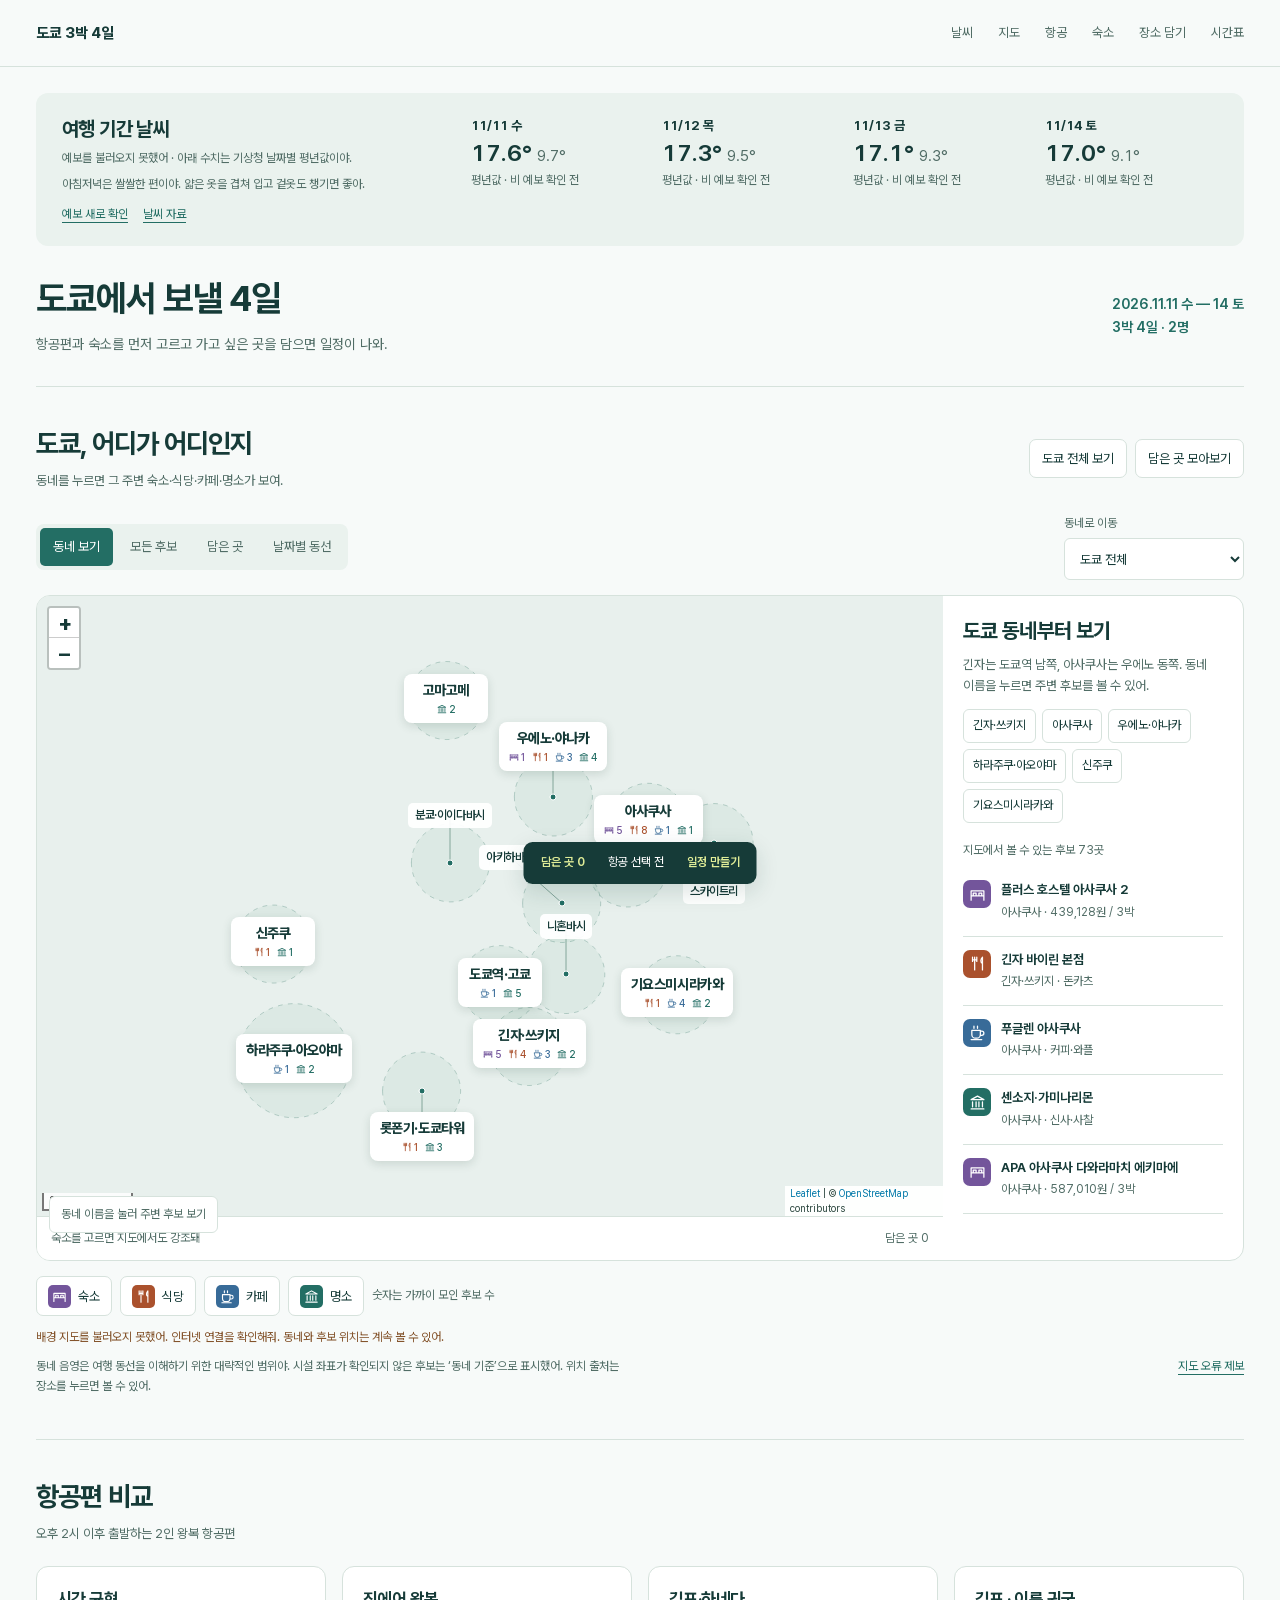
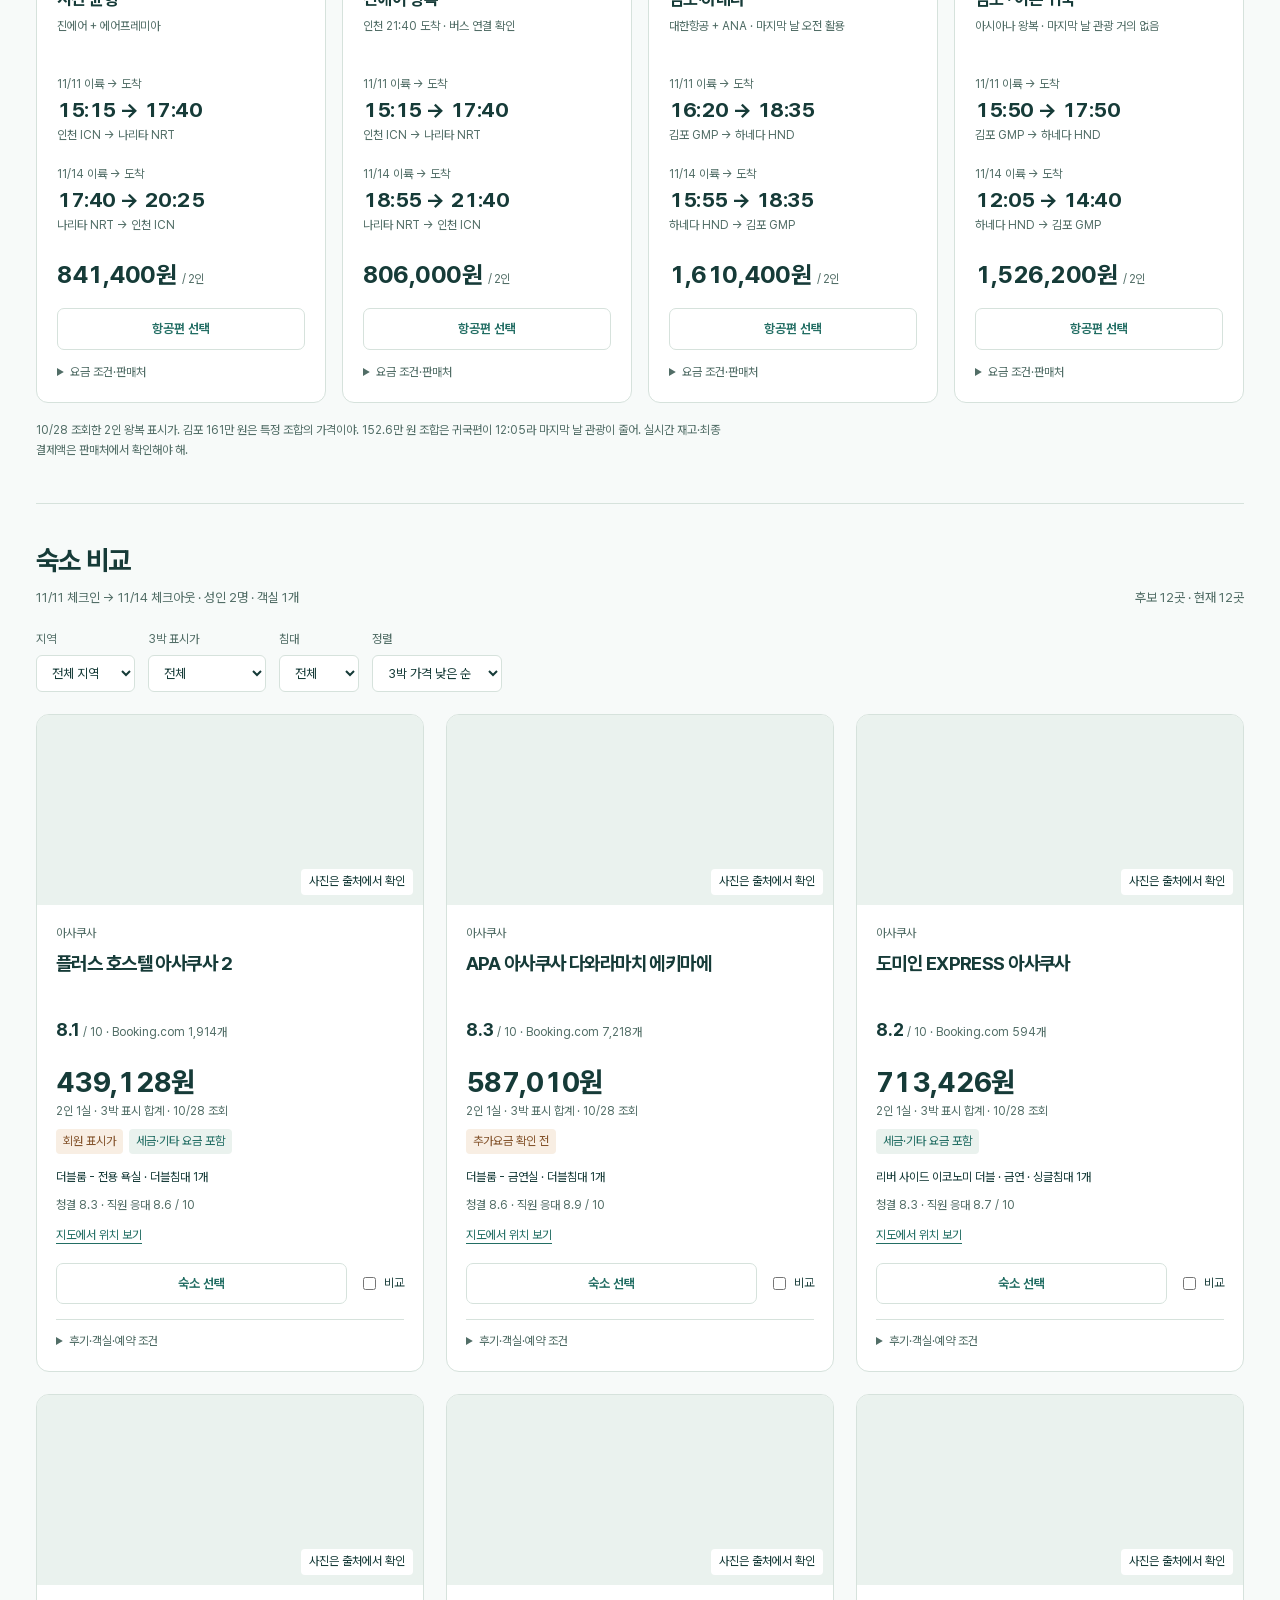
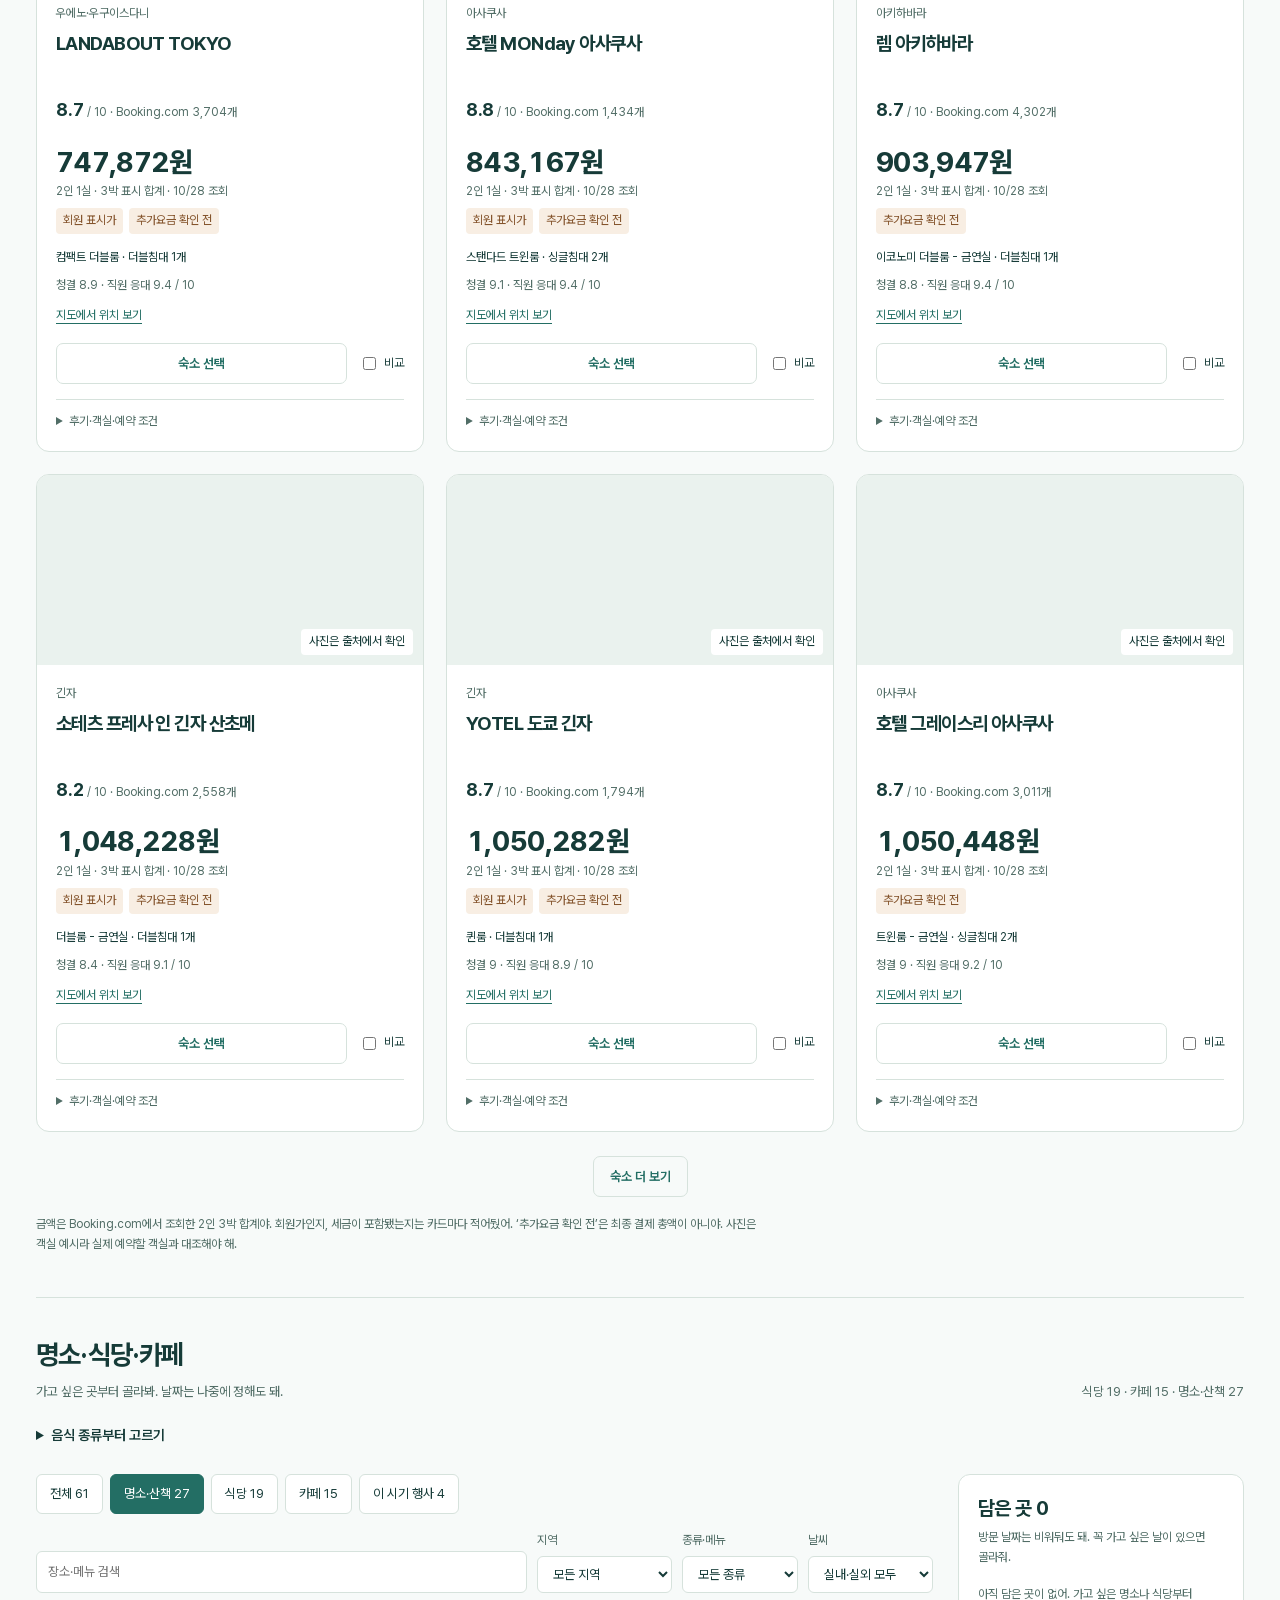
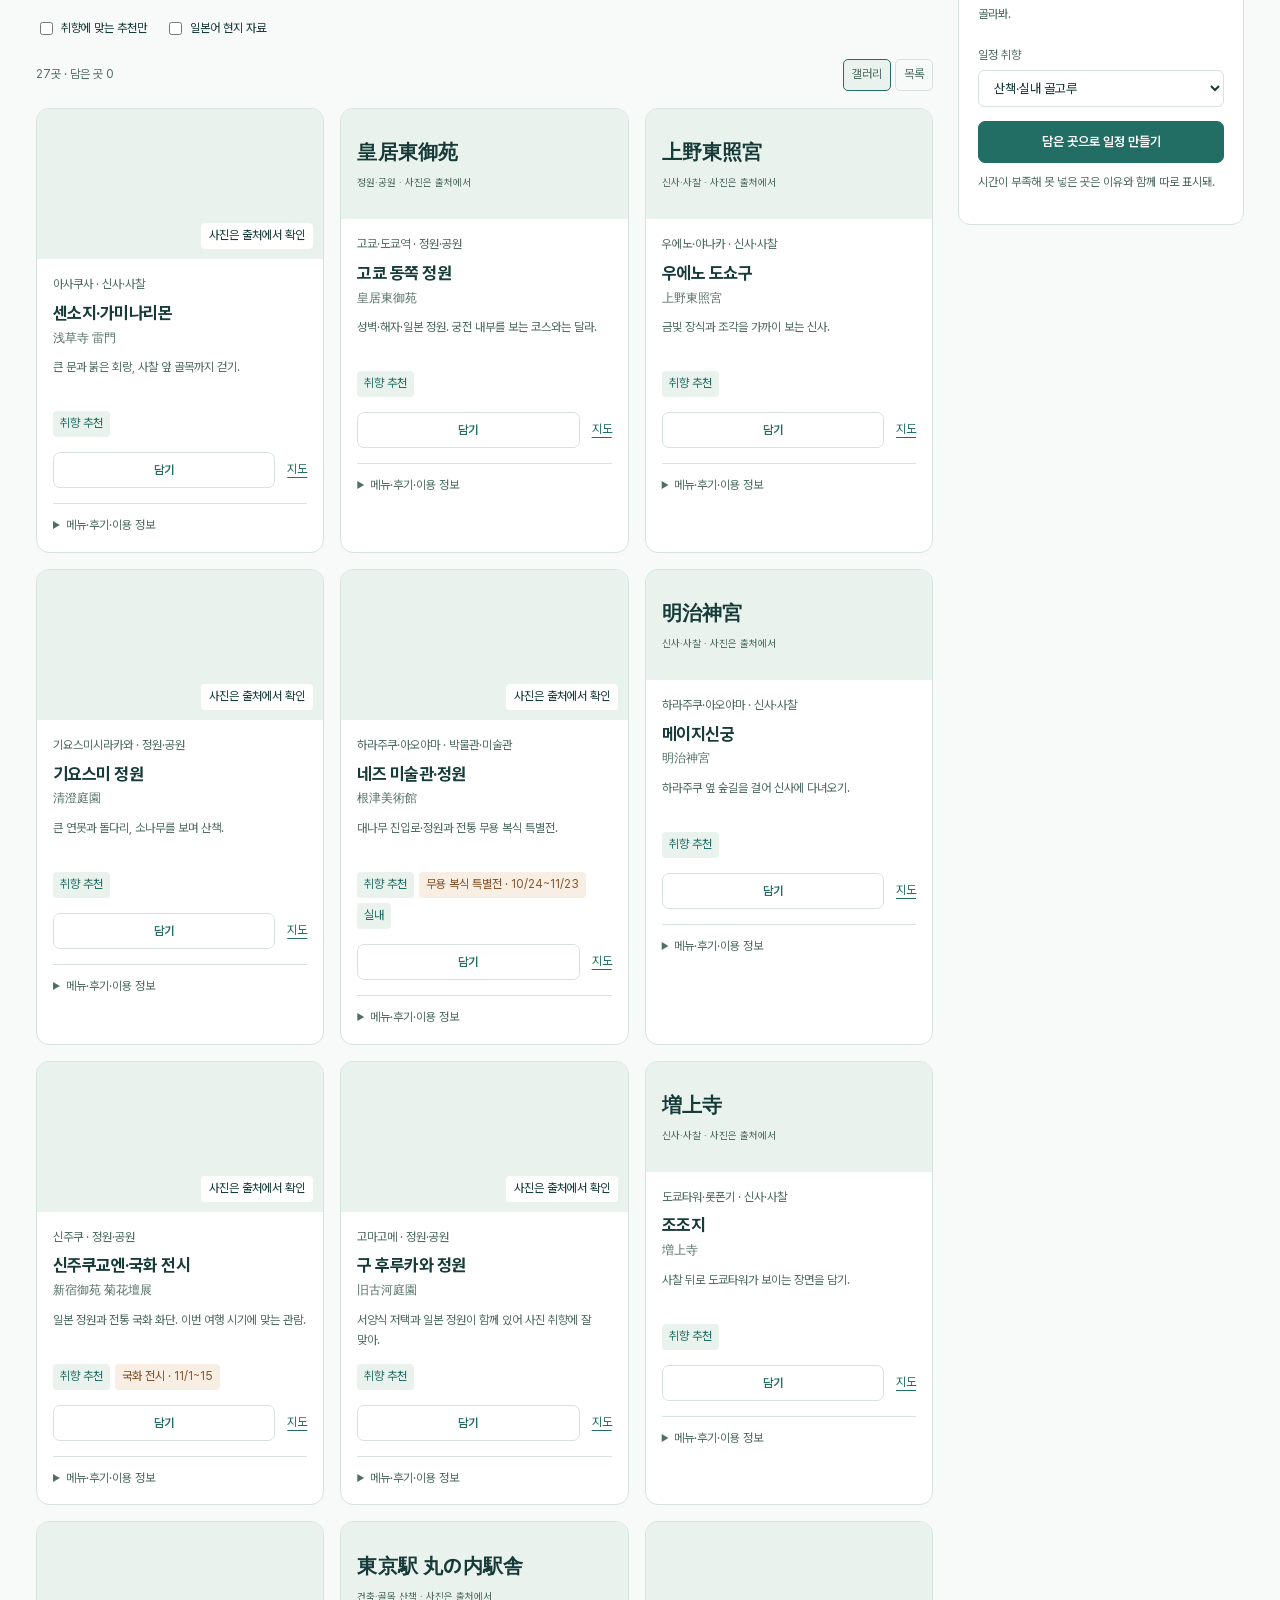
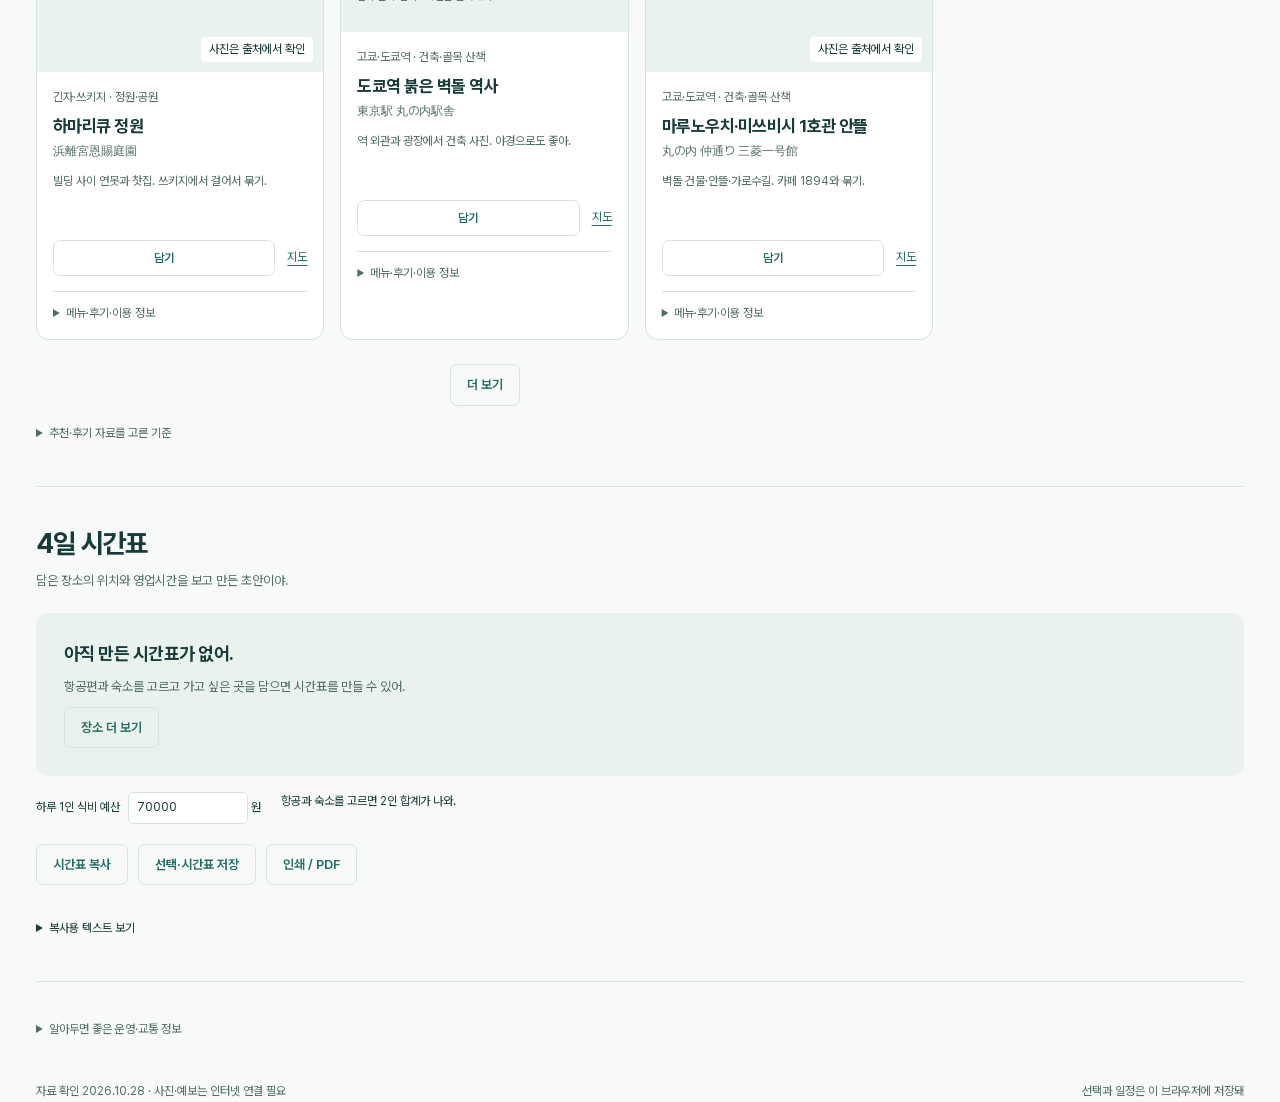
==== tokyo-choices.html @ 740b2c2b "Publish Tokyo trip planner with neighborhood map" ====
<!doctype html><html lang="ko"><head><meta charset="utf-8"><meta name="viewport" content="width=device-width,initial-scale=1"><meta name="robots" content="noindex,nofollow"><meta name="description" content="2026년 11월 도쿄 3박 4일. 항공편과 숙소를 비교하고 지도에서 명소·식당·카페를 골라 여행 일정을 만드는 페이지."><meta name="theme-color" content="#236e64"><title>도쿄 여행 · 가고 싶은 곳을 담아 일정 만들기</title><link rel="stylesheet" href="assets/leaflet/leaflet.css"><link rel="stylesheet" href="tokyo-gallery-v4.css"><link rel="stylesheet" href="tokyo-map.css"></head><body>
<header class="top"><div class="wrap"><a class="brand" href="#weather">도쿄 3박 4일</a><nav aria-label="페이지 이동"><a href="#weather">날씨</a><a href="#map">지도</a><a href="#flights">항공</a><a href="#places">숙소</a><a href="#explore">장소 담기</a><a href="#plan">시간표</a></nav></div></header>
<main class="wrap"><section class="weather" id="weather" aria-labelledby="weather-title"><div><h2 id="weather-title">여행 기간 날씨</h2><p id="weather-status">실제 예보 확인 전 · 기상청 날짜별 평년값</p><p>아침저녁은 쌀쌀한 편이야. 얇은 옷을 겹쳐 입고 겉옷도 챙기면 좋아.</p><div class="weather-links"><button class="link-button" id="refresh-weather">예보 새로 확인</button><a class="small" id="weather-source" target="_blank" rel="noopener">날씨 자료</a></div></div><div class="weather-grid" id="weather-grid"></div></section>
<section class="intro"><div><h1>도쿄에서 보낼 4일</h1><p>항공편과 숙소를 먼저 고르고 가고 싶은 곳을 담으면 일정이 나와.</p></div><span class="trip-date">2026.11.11 수 — 14 토<br>3박 4일 · 2명</span></section>
<section class="section map-section" id="map" aria-labelledby="map-title">
<div class="section-head"><div><h2 id="map-title">도쿄, 어디가 어디인지</h2><p>동네를 누르면 그 주변 숙소·식당·카페·명소가 보여.</p></div><div class="map-home-actions"><button id="map-home">도쿄 전체 보기</button><button id="map-fit-selected">담은 곳 모아보기</button></div></div>
<div class="map-tools"><div class="map-modes" aria-label="지도 보기 방식"><button data-map-mode="areas" aria-pressed="true">동네 보기</button><button data-map-mode="all" aria-pressed="false">모든 후보</button><button data-map-mode="selected" aria-pressed="false">담은 곳</button><button data-map-mode="route" aria-pressed="false">날짜별 동선</button></div><label class="field">동네로 이동<select id="map-area" aria-label="지도에서 볼 동네"></select></label></div>
<div id="map-day-controls" class="map-day-controls" hidden><label>방문일 <select id="map-day"><option value="all">4일 모두</option><option value="0">11/11 수</option><option value="1">11/12 목</option><option value="2">11/13 금</option><option value="3">11/14 토</option></select></label><p>방문 순서를 잇는 선이야. 실제 도로·철도 경로는 시간표의 길찾기에서 확인해.</p></div>
<div class="map-layout"><div class="map-stage"><div id="tokyo-map-canvas" class="tokyo-map-canvas"></div><div class="map-status" id="map-status" role="status"></div><div class="map-selection-bar"><span id="map-base">숙소를 고르면 지도에서도 강조돼</span><span><button id="map-hotel-focus" hidden>숙소로 이동</button> <span id="map-selection-count">담은 곳 0</span></span></div></div><aside class="map-sidebar" aria-label="지도에서 고른 동네와 장소"><div class="map-detail" id="map-detail" hidden></div><div id="map-area-info"><h3 id="map-side-title">도쿄 동네부터 보기</h3><p id="map-side-desc"></p><div class="map-area-neighbors" id="map-neighbors"></div><span class="map-side-label" id="map-list-label"></span><ul class="map-list" id="map-list"></ul><button class="btn secondary map-more" id="map-more">후보 더 보기</button></div></aside></div>
<div class="map-legend" id="map-legend" aria-label="지도에 표시할 장소 종류"></div><p class="map-tile-warning" id="map-tile-warning" hidden>배경 지도를 불러오지 못했어. 인터넷 연결을 확인해줘. 동네와 후보 위치는 계속 볼 수 있어.</p>
<div class="map-foot"><p>동네 음영은 여행 동선을 이해하기 위한 대략적인 범위야. 시설 좌표가 확인되지 않은 후보는 ‘동네 기준’으로 표시했어. 위치 출처는 장소를 누르면 볼 수 있어.</p><a href="https://www.openstreetmap.org/fixthemap" target="_blank" rel="noopener">지도 오류 제보</a></div>
</section>
<section class="section" id="flights"><div class="section-head"><div><h2>항공편 비교</h2><p>오후 2시 이후 출발하는 2인 왕복 항공편</p></div><span class="count" id="flight-picked"></span></div><div class="flight-grid" id="flight-grid"></div><p class="flight-note">10/28 조회한 2인 왕복 표시가. 김포 161만 원은 특정 조합의 가격이야. 152.6만 원 조합은 귀국편이 12:05라 마지막 날 관광이 줄어. 실시간 재고·최종 결제액은 판매처에서 확인해야 해.</p></section>
<section class="section" id="places"><div class="section-head"><div><h2>숙소 비교</h2><p>11/11 체크인 → 11/14 체크아웃 · 성인 2명 · 객실 1개</p></div><span class="count" id="hotel-count"></span></div><div class="toolbar"><label class="field">지역<select id="hotel-area"><option value="all">전체 지역</option><option value="ginza">긴자</option><option value="asakusa">아사쿠사</option><option value="ueno">우에노</option><option value="akihabara">아키하바라</option></select></label><label class="field">3박 표시가<select id="hotel-price"><option value="all">전체</option><option value="800000">80만 원 이하</option><option value="1200000">120만 원 이하</option><option value="2000000">200만 원 이하</option></select></label><label class="field">침대<select id="hotel-bed"><option value="all">전체</option><option value="twin">트윈</option><option value="double">더블·퀸</option></select></label><label class="field">정렬<select id="hotel-sort"><option value="price">3박 가격 낮은 순</option><option value="rating">후기 평점 높은 순</option><option value="staff">응대 점수 높은 순</option></select></label></div><div class="hotel-grid" id="hotel-grid"></div><div class="more-row"><button class="btn secondary" id="more-hotels">숙소 더 보기</button></div><div class="compare-area" id="hotel-compare" hidden></div><p class="data-note">금액은 Booking.com에서 조회한 2인 3박 합계야. 회원가인지, 세금이 포함됐는지는 카드마다 적어뒀어. ‘추가요금 확인 전’은 최종 결제 총액이 아니야. 사진은 객실 예시라 실제 예약할 객실과 대조해야 해.</p></section>
<section class="section" id="explore"><div class="section-head"><div><h2>명소·식당·카페</h2><p>가고 싶은 곳부터 골라봐. 날짜는 나중에 정해도 돼.</p></div><span class="count" id="catalog-total"></span></div><details class="food-guide"><summary>음식 종류부터 고르기</summary><div class="food-chips" id="food-guide"></div></details><div class="catalog-layout"><div><div class="catalog-tabs" id="catalog-tabs"></div><div class="catalog-toolbar"><input class="search" id="place-search" aria-label="장소·메뉴 검색" placeholder="장소·메뉴 검색"><label class="field">지역<select id="place-area"></select></label><label class="field">종류·메뉴<select id="place-menu"></select></label><label class="field">날씨<select id="place-weather"><option value="all">실내·실외 모두</option><option value="indoor">비 오는 날 · 실내</option><option value="outdoor">산책 · 실외</option></select></label></div><div style="display:flex;gap:18px;flex-wrap:wrap"><label class="filter-check"><input type="checkbox" id="recommended-only">취향에 맞는 추천만</label><label class="filter-check"><input type="checkbox" id="japanese-only">일본어 현지 자료</label></div><div class="results-line"><span id="result-count"></span><div class="view-toggle" aria-label="목록 보기 방식"><button data-view="gallery" aria-pressed="true">갤러리</button><button data-view="list" aria-pressed="false">목록</button></div></div><div class="place-grid" id="place-grid"></div><div class="more-row"><button class="btn secondary" id="more-places">더 보기</button></div><details class="data-note"><summary>추천·후기 자료를 고른 기준</summary><p>‘취향 추천’은 네가 말한 건축·정원·예쁜 공간·식사 취향에 맞춘 후보야. ‘일본어 자료’는 실제 취재 기사, 지역 상점회, 관광협회, 매장 공식 안내를 읽고 골랐어. 현지 방문 빈도를 통계로 집계한 순위는 아니야.</p><p>Google 별점이 있는 곳은 확인한 수치와 출처를 그대로 표시했어. 새 후보의 별점을 임의로 만들지는 않았고, 일본어 소개·메뉴를 판단 근거로 붙였어. 음식 예산 범위는 계획용 추정이며 현재 메뉴 가격과 다를 수 있어.</p></details></div><aside class="basket" id="basket"><h3>담은 곳 <span id="basket-count">0</span></h3><p class="basket-sub">방문 날짜는 비워둬도 돼. 꼭 가고 싶은 날이 있으면 골라줘.</p><div class="basket-list" id="basket-list"></div><label class="field" style="width:100%;margin-bottom:14px">일정 취향<select id="plan-weather"><option value="balanced">산책·실내 골고루</option><option value="indoor">실내를 먼저 배치</option></select></label><button class="btn" id="build-plan">담은 곳으로 일정 만들기</button><p class="build-hint">시간이 부족해 못 넣은 곳은 이유와 함께 따로 표시돼.</p><div class="basket-status" id="basket-status" role="status"></div></aside></div></section>
<section class="section" id="plan"><div class="section-head"><div><h2>4일 시간표</h2><p>담은 장소의 위치와 영업시간을 보고 만든 초안이야.</p></div></div><div id="plan-content"></div><div class="budget-controls" id="budget-controls"><label>하루 1인 식비 예산<input type="number" id="food-budget" value="70000" min="20000" max="300000" step="5000"> 원</label><p id="budget-total"></p></div><div class="plan-actions"><button class="btn secondary" id="copy-plan">시간표 복사</button><button class="btn secondary" id="download-plan">선택·시간표 저장</button><button class="btn secondary" id="print-plan">인쇄 / PDF</button></div><p id="action-status" class="status-message" role="status"></p><details id="summary-export"><summary class="small">복사용 텍스트 보기</summary><textarea class="export-text" id="selection-text" readonly aria-label="선택과 시간표 복사용 텍스트"></textarea></details></section>
<section class="section source-section"><details class="global-notes"><summary>알아두면 좋은 운영·교통 정보</summary><p>명소는 이번 날짜에 열리는지 확인한 범위에서 배치했어. 기상·임시 휴무·예약 재고는 별도라 생성된 시각이 예약을 뜻하지는 않아. ‘영업 확인’ 표시는 정확한 운영시간을 다시 확인해야 하는 후보야.</p><p>인천에서 성수는 6013, 수원은 4000·4100 등을 비교해. 4100은 11/1 시간표가 바뀌므로 11/14 막차·좌석을 확인해야 해. 늦은 귀국편은 버스 연결을 먼저 확인하는 게 좋아.</p><p>11월 중순에 단풍이 절정일지는 아직 몰라. 이때 날짜가 맞는 행사로는 신주쿠교엔 국화 전시(11/15까지)와 마루노우치 홀리데이(11/12부터)가 있어.</p><a href="https://www.airportbus.or.kr/bus/schedule.php?area=gyeonggi" target="_blank" rel="noopener">경기행 공항버스</a><a href="https://www.airportlimousine.co.kr/sub/sub01.php" target="_blank" rel="noopener">6013 공항리무진</a><a href="https://open-meteo.com/en/docs" target="_blank" rel="noopener">예보 자료 · Open-Meteo</a></details></section>
</main><footer class="wrap"><span>자료 확인 2026.10.28 · 사진·예보는 인터넷 연결 필요</span><span>선택과 일정은 이 브라우저에 저장돼</span></footer><div class="bottom-bar"><a href="#basket" id="bottom-count">담은 곳 0</a><span id="bottom-base">항공·숙소 선택 전</span><button id="bottom-build">일정 만들기</button></div>
<dialog class="dialog" id="photo-dialog" aria-labelledby="gallery-title"><div class="dialog-head"><strong id="gallery-title"></strong><button id="gallery-close">닫기</button></div><img class="dialog-photo" id="gallery-image" src="https://www.gotokyo.org/en/spot/15/images/main.webp" alt="센소지 공식 사진"><p class="photo-error" id="gallery-error" hidden>사진을 불러오지 못했어. 아래 출처에서 볼 수 있어.</p><div class="dialog-foot"><div><p id="gallery-caption"></p><a id="gallery-source" target="_blank" rel="noopener">사진 출처 보기</a></div><div class="gallery-controls"><button id="gallery-prev">이전</button><span id="gallery-count"></span><button id="gallery-next">다음</button></div></div></dialog>
<script src="assets/leaflet/leaflet.js"></script><script src="tokyo-map-data.js"></script><script src="tokyo-data-v4.js"></script><script src="tokyo-planner-v4.js"></script><script src="tokyo-gallery-v4.js"></script><script src="tokyo-map.js"></script></body></html>
---- assets/leaflet/leaflet.css ----
/* required styles */

.leaflet-pane,
.leaflet-tile,
.leaflet-marker-icon,
.leaflet-marker-shadow,
.leaflet-tile-container,
.leaflet-pane > svg,
.leaflet-pane > canvas,
.leaflet-zoom-box,
.leaflet-image-layer,
.leaflet-layer {
	position: absolute;
	left: 0;
	top: 0;
	}
.leaflet-container {
	overflow: hidden;
	}
.leaflet-tile,
.leaflet-marker-icon,
.leaflet-marker-shadow {
	-webkit-user-select: none;
	   -moz-user-select: none;
	        user-select: none;
	  -webkit-user-drag: none;
	}
/* Prevents IE11 from highlighting tiles in blue */
.leaflet-tile::selection {
	background: transparent;
}
/* Safari renders non-retina tile on retina better with this, but Chrome is worse */
.leaflet-safari .leaflet-tile {
	image-rendering: -webkit-optimize-contrast;
	}
/* hack that prevents hw layers "stretching" when loading new tiles */
.leaflet-safari .leaflet-tile-container {
	width: 1600px;
	height: 1600px;
	-webkit-transform-origin: 0 0;
	}
.leaflet-marker-icon,
.leaflet-marker-shadow {
	display: block;
	}
/* .leaflet-container svg: reset svg max-width decleration shipped in Joomla! (joomla.org) 3.x */
/* .leaflet-container img: map is broken in FF if you have max-width: 100% on tiles */
.leaflet-container .leaflet-overlay-pane svg {
	max-width: none !important;
	max-height: none !important;
	}
.leaflet-container .leaflet-marker-pane img,
.leaflet-container .leaflet-shadow-pane img,
.leaflet-container .leaflet-tile-pane img,
.leaflet-container img.leaflet-image-layer,
.leaflet-container .leaflet-tile {
	max-width: none !important;
	max-height: none !important;
	width: auto;
	padding: 0;
	}

.leaflet-container img.leaflet-tile {
	/* See: https://bugs.chromium.org/p/chromium/issues/detail?id=600120 */
	mix-blend-mode: plus-lighter;
}

.leaflet-container.leaflet-touch-zoom {
	-ms-touch-action: pan-x pan-y;
	touch-action: pan-x pan-y;
	}
.leaflet-container.leaflet-touch-drag {
	-ms-touch-action: pinch-zoom;
	/* Fallback for FF which doesn't support pinch-zoom */
	touch-action: none;
	touch-action: pinch-zoom;
}
.leaflet-container.leaflet-touch-drag.leaflet-touch-zoom {
	-ms-touch-action: none;
	touch-action: none;
}
.leaflet-container {
	-webkit-tap-highlight-color: transparent;
}
.leaflet-container a {
	-webkit-tap-highlight-color: rgba(51, 181, 229, 0.4);
}
.leaflet-tile {
	filter: inherit;
	visibility: hidden;
	}
.leaflet-tile-loaded {
	visibility: inherit;
	}
.leaflet-zoom-box {
	width: 0;
	height: 0;
	-moz-box-sizing: border-box;
	     box-sizing: border-box;
	z-index: 800;
	}
/* workaround for https://bugzilla.mozilla.org/show_bug.cgi?id=888319 */
.leaflet-overlay-pane svg {
	-moz-user-select: none;
	}

.leaflet-pane         { z-index: 400; }

.leaflet-tile-pane    { z-index: 200; }
.leaflet-overlay-pane { z-index: 400; }
.leaflet-shadow-pane  { z-index: 500; }
.leaflet-marker-pane  { z-index: 600; }
.leaflet-tooltip-pane   { z-index: 650; }
.leaflet-popup-pane   { z-index: 700; }

.leaflet-map-pane canvas { z-index: 100; }
.leaflet-map-pane svg    { z-index: 200; }

.leaflet-vml-shape {
	width: 1px;
	height: 1px;
	}
.lvml {
	behavior: url(#default#VML);
	display: inline-block;
	position: absolute;
	}


/* control positioning */

.leaflet-control {
	position: relative;
	z-index: 800;
	pointer-events: visiblePainted; /* IE 9-10 doesn't have auto */
	pointer-events: auto;
	}
.leaflet-top,
.leaflet-bottom {
	position: absolute;
	z-index: 1000;
	pointer-events: none;
	}
.leaflet-top {
	top: 0;
	}
.leaflet-right {
	right: 0;
	}
.leaflet-bottom {
	bottom: 0;
	}
.leaflet-left {
	left: 0;
	}
.leaflet-control {
	float: left;
	clear: both;
	}
.leaflet-right .leaflet-control {
	float: right;
	}
.leaflet-top .leaflet-control {
	margin-top: 10px;
	}
.leaflet-bottom .leaflet-control {
	margin-bottom: 10px;
	}
.leaflet-left .leaflet-control {
	margin-left: 10px;
	}
.leaflet-right .leaflet-control {
	margin-right: 10px;
	}


/* zoom and fade animations */

.leaflet-fade-anim .leaflet-popup {
	opacity: 0;
	-webkit-transition: opacity 0.2s linear;
	   -moz-transition: opacity 0.2s linear;
	        transition: opacity 0.2s linear;
	}
.leaflet-fade-anim .leaflet-map-pane .leaflet-popup {
	opacity: 1;
	}
.leaflet-zoom-animated {
	-webkit-transform-origin: 0 0;
	    -ms-transform-origin: 0 0;
	        transform-origin: 0 0;
	}
svg.leaflet-zoom-animated {
	will-change: transform;
}

.leaflet-zoom-anim .leaflet-zoom-animated {
	-webkit-transition: -webkit-transform 0.25s cubic-bezier(0,0,0.25,1);
	   -moz-transition:    -moz-transform 0.25s cubic-bezier(0,0,0.25,1);
	        transition:         transform 0.25s cubic-bezier(0,0,0.25,1);
	}
.leaflet-zoom-anim .leaflet-tile,
.leaflet-pan-anim .leaflet-tile {
	-webkit-transition: none;
	   -moz-transition: none;
	        transition: none;
	}

.leaflet-zoom-anim .leaflet-zoom-hide {
	visibility: hidden;
	}


/* cursors */

.leaflet-interactive {
	cursor: pointer;
	}
.leaflet-grab {
	cursor: -webkit-grab;
	cursor:    -moz-grab;
	cursor:         grab;
	}
.leaflet-crosshair,
.leaflet-crosshair .leaflet-interactive {
	cursor: crosshair;
	}
.leaflet-popup-pane,
.leaflet-control {
	cursor: auto;
	}
.leaflet-dragging .leaflet-grab,
.leaflet-dragging .leaflet-grab .leaflet-interactive,
.leaflet-dragging .leaflet-marker-draggable {
	cursor: move;
	cursor: -webkit-grabbing;
	cursor:    -moz-grabbing;
	cursor:         grabbing;
	}

/* marker & overlays interactivity */
.leaflet-marker-icon,
.leaflet-marker-shadow,
.leaflet-image-layer,
.leaflet-pane > svg path,
.leaflet-tile-container {
	pointer-events: none;
	}

.leaflet-marker-icon.leaflet-interactive,
.leaflet-image-layer.leaflet-interactive,
.leaflet-pane > svg path.leaflet-interactive,
svg.leaflet-image-layer.leaflet-interactive path {
	pointer-events: visiblePainted; /* IE 9-10 doesn't have auto */
	pointer-events: auto;
	}

/* visual tweaks */

.leaflet-container {
	background: #ddd;
	outline-offset: 1px;
	}
.leaflet-container a {
	color: #0078A8;
	}
.leaflet-zoom-box {
	border: 2px dotted #38f;
	background: rgba(255,255,255,0.5);
	}


/* general typography */
.leaflet-container {
	font-family: "Helvetica Neue", Arial, Helvetica, sans-serif;
	font-size: 12px;
	font-size: 0.75rem;
	line-height: 1.5;
	}


/* general toolbar styles */

.leaflet-bar {
	box-shadow: 0 1px 5px rgba(0,0,0,0.65);
	border-radius: 4px;
	}
.leaflet-bar a {
	background-color: #fff;
	border-bottom: 1px solid #ccc;
	width: 26px;
	height: 26px;
	line-height: 26px;
	display: block;
	text-align: center;
	text-decoration: none;
	color: black;
	}
.leaflet-bar a,
.leaflet-control-layers-toggle {
	background-position: 50% 50%;
	background-repeat: no-repeat;
	display: block;
	}
.leaflet-bar a:hover,
.leaflet-bar a:focus {
	background-color: #f4f4f4;
	}
.leaflet-bar a:first-child {
	border-top-left-radius: 4px;
	border-top-right-radius: 4px;
	}
.leaflet-bar a:last-child {
	border-bottom-left-radius: 4px;
	border-bottom-right-radius: 4px;
	border-bottom: none;
	}
.leaflet-bar a.leaflet-disabled {
	cursor: default;
	background-color: #f4f4f4;
	color: #bbb;
	}

.leaflet-touch .leaflet-bar a {
	width: 30px;
	height: 30px;
	line-height: 30px;
	}
.leaflet-touch .leaflet-bar a:first-child {
	border-top-left-radius: 2px;
	border-top-right-radius: 2px;
	}
.leaflet-touch .leaflet-bar a:last-child {
	border-bottom-left-radius: 2px;
	border-bottom-right-radius: 2px;
	}

/* zoom control */

.leaflet-control-zoom-in,
.leaflet-control-zoom-out {
	font: bold 18px 'Lucida Console', Monaco, monospace;
	text-indent: 1px;
	}

.leaflet-touch .leaflet-control-zoom-in, .leaflet-touch .leaflet-control-zoom-out  {
	font-size: 22px;
	}


/* layers control */

.leaflet-control-layers {
	box-shadow: 0 1px 5px rgba(0,0,0,0.4);
	background: #fff;
	border-radius: 5px;
	}
.leaflet-control-layers-toggle {
	background-image: url(images/layers.png);
	width: 36px;
	height: 36px;
	}
.leaflet-retina .leaflet-control-layers-toggle {
	background-image: url(images/layers-2x.png);
	background-size: 26px 26px;
	}
.leaflet-touch .leaflet-control-layers-toggle {
	width: 44px;
	height: 44px;
	}
.leaflet-control-layers .leaflet-control-layers-list,
.leaflet-control-layers-expanded .leaflet-control-layers-toggle {
	display: none;
	}
.leaflet-control-layers-expanded .leaflet-control-layers-list {
	display: block;
	position: relative;
	}
.leaflet-control-layers-expanded {
	padding: 6px 10px 6px 6px;
	color: #333;
	background: #fff;
	}
.leaflet-control-layers-scrollbar {
	overflow-y: scroll;
	overflow-x: hidden;
	padding-right: 5px;
	}
.leaflet-control-layers-selector {
	margin-top: 2px;
	position: relative;
	top: 1px;
	}
.leaflet-control-layers label {
	display: block;
	font-size: 13px;
	font-size: 1.08333em;
	}
.leaflet-control-layers-separator {
	height: 0;
	border-top: 1px solid #ddd;
	margin: 5px -10px 5px -6px;
	}

/* Default icon URLs */
.leaflet-default-icon-path { /* used only in path-guessing heuristic, see L.Icon.Default */
	background-image: url(images/marker-icon.png);
	}


/* attribution and scale controls */

.leaflet-container .leaflet-control-attribution {
	background: #fff;
	background: rgba(255, 255, 255, 0.8);
	margin: 0;
	}
.leaflet-control-attribution,
.leaflet-control-scale-line {
	padding: 0 5px;
	color: #333;
	line-height: 1.4;
	}
.leaflet-control-attribution a {
	text-decoration: none;
	}
.leaflet-control-attribution a:hover,
.leaflet-control-attribution a:focus {
	text-decoration: underline;
	}
.leaflet-attribution-flag {
	display: inline !important;
	vertical-align: baseline !important;
	width: 1em;
	height: 0.6669em;
	}
.leaflet-left .leaflet-control-scale {
	margin-left: 5px;
	}
.leaflet-bottom .leaflet-control-scale {
	margin-bottom: 5px;
	}
.leaflet-control-scale-line {
	border: 2px solid #777;
	border-top: none;
	line-height: 1.1;
	padding: 2px 5px 1px;
	white-space: nowrap;
	-moz-box-sizing: border-box;
	     box-sizing: border-box;
	background: rgba(255, 255, 255, 0.8);
	text-shadow: 1px 1px #fff;
	}
.leaflet-control-scale-line:not(:first-child) {
	border-top: 2px solid #777;
	border-bottom: none;
	margin-top: -2px;
	}
.leaflet-control-scale-line:not(:first-child):not(:last-child) {
	border-bottom: 2px solid #777;
	}

.leaflet-touch .leaflet-control-attribution,
.leaflet-touch .leaflet-control-layers,
.leaflet-touch .leaflet-bar {
	box-shadow: none;
	}
.leaflet-touch .leaflet-control-layers,
.leaflet-touch .leaflet-bar {
	border: 2px solid rgba(0,0,0,0.2);
	background-clip: padding-box;
	}


/* popup */

.leaflet-popup {
	position: absolute;
	text-align: center;
	margin-bottom: 20px;
	}
.leaflet-popup-content-wrapper {
	padding: 1px;
	text-align: left;
	border-radius: 12px;
	}
.leaflet-popup-content {
	margin: 13px 24px 13px 20px;
	line-height: 1.3;
	font-size: 13px;
	font-size: 1.08333em;
	min-height: 1px;
	}
.leaflet-popup-content p {
	margin: 17px 0;
	margin: 1.3em 0;
	}
.leaflet-popup-tip-container {
	width: 40px;
	height: 20px;
	position: absolute;
	left: 50%;
	margin-top: -1px;
	margin-left: -20px;
	overflow: hidden;
	pointer-events: none;
	}
.leaflet-popup-tip {
	width: 17px;
	height: 17px;
	padding: 1px;

	margin: -10px auto 0;
	pointer-events: auto;

	-webkit-transform: rotate(45deg);
	   -moz-transform: rotate(45deg);
	    -ms-transform: rotate(45deg);
	        transform: rotate(45deg);
	}
.leaflet-popup-content-wrapper,
.leaflet-popup-tip {
	background: white;
	color: #333;
	box-shadow: 0 3px 14px rgba(0,0,0,0.4);
	}
.leaflet-container a.leaflet-popup-close-button {
	position: absolute;
	top: 0;
	right: 0;
	border: none;
	text-align: center;
	width: 24px;
	height: 24px;
	font: 16px/24px Tahoma, Verdana, sans-serif;
	color: #757575;
	text-decoration: none;
	background: transparent;
	}
.leaflet-container a.leaflet-popup-close-button:hover,
.leaflet-container a.leaflet-popup-close-button:focus {
	color: #585858;
	}
.leaflet-popup-scrolled {
	overflow: auto;
	}

.leaflet-oldie .leaflet-popup-content-wrapper {
	-ms-zoom: 1;
	}
.leaflet-oldie .leaflet-popup-tip {
	width: 24px;
	margin: 0 auto;

	-ms-filter: "progid:DXImageTransform.Microsoft.Matrix(M11=0.70710678, M12=0.70710678, M21=-0.70710678, M22=0.70710678)";
	filter: progid:DXImageTransform.Microsoft.Matrix(M11=0.70710678, M12=0.70710678, M21=-0.70710678, M22=0.70710678);
	}

.leaflet-oldie .leaflet-control-zoom,
.leaflet-oldie .leaflet-control-layers,
.leaflet-oldie .leaflet-popup-content-wrapper,
.leaflet-oldie .leaflet-popup-tip {
	border: 1px solid #999;
	}


/* div icon */

.leaflet-div-icon {
	background: #fff;
	border: 1px solid #666;
	}


/* Tooltip */
/* Base styles for the element that has a tooltip */
.leaflet-tooltip {
	position: absolute;
	padding: 6px;
	background-color: #fff;
	border: 1px solid #fff;
	border-radius: 3px;
	color: #222;
	white-space: nowrap;
	-webkit-user-select: none;
	-moz-user-select: none;
	-ms-user-select: none;
	user-select: none;
	pointer-events: none;
	box-shadow: 0 1px 3px rgba(0,0,0,0.4);
	}
.leaflet-tooltip.leaflet-interactive {
	cursor: pointer;
	pointer-events: auto;
	}
.leaflet-tooltip-top:before,
.leaflet-tooltip-bottom:before,
.leaflet-tooltip-left:before,
.leaflet-tooltip-right:before {
	position: absolute;
	pointer-events: none;
	border: 6px solid transparent;
	background: transparent;
	content: "";
	}

/* Directions */

.leaflet-tooltip-bottom {
	margin-top: 6px;
}
.leaflet-tooltip-top {
	margin-top: -6px;
}
.leaflet-tooltip-bottom:before,
.leaflet-tooltip-top:before {
	left: 50%;
	margin-left: -6px;
	}
.leaflet-tooltip-top:before {
	bottom: 0;
	margin-bottom: -12px;
	border-top-color: #fff;
	}
.leaflet-tooltip-bottom:before {
	top: 0;
	margin-top: -12px;
	margin-left: -6px;
	border-bottom-color: #fff;
	}
.leaflet-tooltip-left {
	margin-left: -6px;
}
.leaflet-tooltip-right {
	margin-left: 6px;
}
.leaflet-tooltip-left:before,
.leaflet-tooltip-right:before {
	top: 50%;
	margin-top: -6px;
	}
.leaflet-tooltip-left:before {
	right: 0;
	margin-right: -12px;
	border-left-color: #fff;
	}
.leaflet-tooltip-right:before {
	left: 0;
	margin-left: -12px;
	border-right-color: #fff;
	}

/* Printing */

@media print {
	/* Prevent printers from removing background-images of controls. */
	.leaflet-control {
		-webkit-print-color-adjust: exact;
		print-color-adjust: exact;
		}
	}
---- tokyo-gallery-v4.css ----
@font-face{font-family:Pretendard;font-style:normal;font-weight:100 900;font-display:swap;src:url('assets/PretendardVariable.woff2') format('woff2-variations')}
:root{--paper:#f7faf9;--white:#fff;--ink:#163b38;--green:#236e64;--soft:#eaf2ee;--line:#d6e2dc;--muted:#516d66;--lime:#dfec97;--warn:#84542c}*{box-sizing:border-box}html{scroll-behavior:smooth;scroll-padding-top:90px}body{margin:0;background:var(--paper);color:var(--ink);font:15px/1.65 Pretendard,sans-serif;word-break:keep-all}button,input,select,textarea{font:inherit;color:inherit}button,a,input,select,textarea,summary{outline-offset:4px}button:focus-visible,a:focus-visible,input:focus-visible,select:focus-visible,textarea:focus-visible,summary:focus-visible{outline:3px solid #327baf}button{cursor:pointer}button:disabled{cursor:not-allowed;opacity:.5}a{color:var(--green);text-underline-offset:4px}::selection{background:var(--lime);color:var(--ink)}input,textarea{caret-color:var(--green)}h1,h2,h3,p{margin:0}h1,h2,h3{letter-spacing:-.03em;text-wrap:balance}h1{font-size:36px;line-height:1.3}h2{font-size:27px;line-height:1.4}h3{font-size:18px;line-height:1.45}.wrap{max-width:1340px;padding:0 36px;margin:auto}.muted{color:var(--muted)}.small,small{font-size:12px}.top{position:sticky;top:0;z-index:10;background:var(--paper);border-bottom:1px solid var(--line)}.top .wrap{min-height:66px;display:flex;align-items:center;justify-content:space-between;gap:18px}.brand{font-weight:750;text-decoration:none;color:var(--ink);white-space:nowrap}.top nav{display:flex;gap:25px;font-size:13px}.top nav a{text-decoration:none;color:var(--muted)}.section{padding:38px 0 42px;border-top:1px solid var(--line);scroll-margin-top:85px}.section-head{display:flex;justify-content:space-between;align-items:end;gap:20px;margin-bottom:22px}.section-head p{font-size:13px;color:var(--muted);margin-top:7px}.section-head .count{font-size:13px;color:var(--muted);white-space:nowrap}.intro{display:flex;align-items:center;justify-content:space-between;gap:30px;padding:30px 0}.intro p{font-size:14px;color:var(--muted);margin-top:10px}.intro .trip-date{font-size:14px;font-weight:620;color:var(--green)}.weather{margin-top:26px;display:grid;grid-template-columns:1fr 2fr;gap:35px;background:var(--soft);padding:22px 26px;border-radius:12px}.weather h2{font-size:20px}.weather p{font-size:12px;color:var(--muted);margin-top:6px}.weather-grid{display:grid;grid-template-columns:repeat(4,1fr);gap:18px}.weather-day{font-variant-numeric:tabular-nums}.weather-day strong{font-size:13px;display:block}.weather-day .temp{font-size:23px;font-weight:650;line-height:1.5}.weather-day .low{font-size:15px;color:var(--muted);margin-left:5px}.weather-day .weather-state{font-size:12px;color:var(--muted);display:block}.weather-links{display:flex;gap:15px;align-items:center;margin-top:10px}.link-button{padding:0;border:0;background:transparent;text-decoration:underline;text-underline-offset:4px;font-size:12px;color:var(--green)}.btn{display:inline-flex;justify-content:center;align-items:center;gap:7px;padding:10px 16px;border:1px solid var(--green);border-radius:7px;background:var(--green);color:#fff;text-decoration:none;font-weight:620;font-size:13px;line-height:1.5}.btn.secondary{background:transparent;color:var(--green);border-color:var(--line)}.btn.lime{background:var(--lime);border-color:var(--lime);color:var(--ink)}.btn:hover{filter:brightness(.96)}.tag{display:inline-block;font-size:12px;padding:3px 7px;border-radius:4px;background:var(--soft);color:var(--green)}.tag.warm{color:var(--warn);background:#f8eee3}.flight-grid{display:grid;grid-template-columns:repeat(4,1fr);gap:16px}.flight-card{background:#fff;border:1px solid var(--line);border-radius:12px;padding:20px;min-width:0}.flight-card.selected{outline:2px solid var(--green);outline-offset:-2px;border-color:var(--green)}.flight-card h3{font-size:17px}.flight-card .flight-sub{font-size:12px;color:var(--muted);min-height:39px;margin-top:5px}.flight-leg{margin-top:15px}.flight-leg span{font-size:12px;color:var(--muted)}.flight-leg strong{display:block;font-size:21px;line-height:1.45;letter-spacing:-.02em;font-variant-numeric:tabular-nums}.flight-leg small{display:block;color:var(--muted);font-size:12px}.flight-price{font-size:24px;font-weight:720;margin-top:19px;display:block;letter-spacing:-.02em;font-variant-numeric:tabular-nums}.flight-price small{font-size:12px;font-weight:400;color:var(--muted)}.flight-card .btn{width:100%;margin-top:14px}.flight-card details{font-size:12px;margin-top:13px;color:var(--muted)}.flight-card details p{margin:10px 0}.flight-note{font-size:12px;color:var(--muted);margin-top:18px;max-width:90ch}.field{display:inline-flex;flex-direction:column;gap:5px;font-size:12px;color:var(--muted)}.field select,.field input,.search{background:#fff;border:1px solid var(--line);border-radius:6px;padding:9px 11px;font-size:13px;color:var(--ink);max-width:100%}.toolbar{display:flex;gap:13px;flex-wrap:wrap;align-items:end;margin-bottom:22px}.toolbar .search{min-width:190px;flex:1;max-width:380px}.hotel-grid{display:grid;grid-template-columns:repeat(3,1fr);gap:22px}.hotel-card,.place-card{background:#fff;border:1px solid var(--line);border-radius:13px;overflow:hidden;min-width:0}.hotel-card.selected,.place-card.selected{outline:2px solid var(--green);outline-offset:-2px;border-color:var(--green)}.photo-button{border:0;background:var(--soft);padding:0;width:100%;height:190px;display:block;position:relative;overflow:hidden}.photo-button img{width:100%;height:100%;object-fit:cover;display:block;transition:transform .22s}.photo-button:hover img{transform:scale(1.025)}.photo-label{position:absolute;bottom:10px;right:10px;font-size:12px;padding:3px 8px;border-radius:4px;background:#fff;color:var(--ink)}.card-body{padding:19px}.card-area{font-size:12px;color:var(--muted);margin-bottom:6px}.hotel-card h3{font-size:19px;min-height:55px}.hotel-rating{font-size:12px;color:var(--muted);margin-top:10px}.hotel-rating b{font-size:18px;color:var(--ink)}.hotel-amount{margin-top:18px;font-size:28px;line-height:1.4;font-weight:740;letter-spacing:-.025em;font-variant-numeric:tabular-nums}.price-caption{font-size:12px;color:var(--muted)}.price-tags{display:flex;gap:6px;flex-wrap:wrap;min-height:25px;margin-top:7px}.room-caption{font-size:12px;margin-top:14px}.hotel-scores{font-size:12px;color:var(--muted);margin-top:8px}.card-actions{display:flex;gap:12px;align-items:center;margin-top:17px}.card-actions .btn{flex:1}.compare-check{font-size:12px;display:flex;gap:5px;align-items:center;white-space:nowrap}.compare-check input{accent-color:var(--green)}.card-details{border-top:1px solid var(--line);padding-top:12px;margin-top:15px;font-size:12px;color:var(--muted)}summary{cursor:pointer}.card-details p{margin:10px 0}.card-details a{display:inline-block;margin:4px 11px 4px 0}.more-row{display:flex;justify-content:center;margin-top:24px}.compare-area{margin-top:28px;overflow:auto}.compare-table{width:100%;border-collapse:collapse;min-width:650px;font-size:13px}.compare-table th,.compare-table td{border-bottom:1px solid var(--line);padding:11px 13px;text-align:left;vertical-align:top}.compare-table th{background:var(--soft);font-weight:600}.data-note{font-size:12px;color:var(--muted);margin-top:18px;max-width:90ch}.food-guide{margin-bottom:27px}.food-guide>summary{font-size:14px;font-weight:620}.food-chips{display:grid;grid-template-columns:repeat(5,1fr);gap:10px;margin-top:15px}.food-chip{padding:12px;border:1px solid var(--line);background:transparent;text-align:left;border-radius:8px}.food-chip b{font-size:13px;display:block}.food-chip span{display:block;font-size:12px;color:var(--muted);margin-top:4px}.catalog-layout{display:grid;grid-template-columns:minmax(0,1fr) 286px;gap:25px;align-items:start}.catalog-tabs{display:flex;gap:7px;flex-wrap:wrap;margin-bottom:17px}.catalog-tabs button{border:1px solid var(--line);border-radius:6px;padding:8px 13px;background:#fff;font-size:13px}.catalog-tabs button[aria-pressed=true]{background:var(--green);border-color:var(--green);color:white}.catalog-toolbar{display:flex;gap:10px;flex-wrap:wrap;margin-bottom:17px;align-items:end}.catalog-toolbar .search{width:100%;min-width:180px;flex:1}.filter-check{font-size:12px;display:inline-flex;gap:5px;align-items:center;padding:9px 0}.filter-check input{accent-color:var(--green)}.results-line{display:flex;justify-content:space-between;align-items:center;margin:12px 0 17px;font-size:12px;color:var(--muted)}.view-toggle{display:flex;gap:4px}.view-toggle button{padding:5px 8px;border:1px solid var(--line);background:transparent;border-radius:5px;font-size:12px}.view-toggle button[aria-pressed=true]{background:var(--soft);border-color:var(--green)}.place-grid{display:grid;grid-template-columns:repeat(3,minmax(0,1fr));gap:16px}.place-card .photo-button{height:150px}.place-card .card-body{padding:16px}.place-card h3{font-size:17px}.place-jp{font-size:12px;color:var(--muted);margin-top:3px;overflow-wrap:anywhere}.place-desc{font-size:12px;color:var(--muted);margin-top:10px;min-height:40px}.place-meta{display:flex;gap:5px;flex-wrap:wrap;margin-top:13px}.place-card .card-actions{margin-top:15px}.place-card .card-actions .btn{font-size:12px;padding:8px 10px}.place-card .card-actions a{font-size:12px}.place-card .card-details{font-size:12px}.text-photo{padding:20px 16px;background:var(--soft);min-height:110px;display:flex;flex-direction:column;justify-content:center;gap:7px}.text-photo strong{font-size:20px;line-height:1.5;letter-spacing:.01em;overflow-wrap:anywhere}.text-photo span{font-size:10px;color:var(--muted)}.place-grid.list{display:block}.place-grid.list .place-card{display:grid;grid-template-columns:190px 1fr;margin-bottom:14px}.place-grid.list .photo-button{height:100%;min-height:180px}.place-grid.list .text-photo{height:100%}.place-grid.list .place-desc{min-height:0}.empty{grid-column:1/-1;padding:30px 18px;background:var(--soft);border-radius:8px;color:var(--muted);font-size:13px}.basket{position:sticky;top:88px;background:#fff;border:1px solid var(--line);border-radius:12px;padding:19px}.basket h3{font-size:20px}.basket-sub{font-size:12px;color:var(--muted);margin-top:5px}.basket-list{max-height:52vh;overflow:auto;margin:17px 0}.basket-item{padding:12px 0;border-bottom:1px solid var(--line)}.basket-item:first-child{padding-top:0}.basket-item .item-head{display:flex;align-items:start;justify-content:space-between;gap:10px}.basket-item strong{font-size:13px}.remove{border:0;padding:0 3px;background:transparent;color:var(--muted);font-size:17px;line-height:1.5}.basket-controls{display:flex;gap:8px;justify-content:space-between;align-items:center;margin-top:7px;font-size:12px}.basket-controls label{display:flex;gap:4px;align-items:center}.basket-controls select{font-size:12px;max-width:110px;padding:5px;background:var(--paper);border:1px solid var(--line);border-radius:5px}.basket-controls input{accent-color:var(--green)}.basket>.btn{width:100%}.basket .build-hint{font-size:12px;color:var(--muted);margin-top:10px}.basket-status{font-size:12px;color:var(--warn);margin-top:12px}.selection-cost{font-size:13px;margin:14px 0}.selection-cost b{font-size:24px;display:block}.plan-empty{padding:28px;background:var(--soft);border-radius:12px}.plan-empty p{margin:9px 0;color:var(--muted);font-size:13px}.plan-context{background:var(--soft);padding:16px 20px;border-radius:9px;display:flex;justify-content:space-between;gap:20px;flex-wrap:wrap;font-size:13px;margin-bottom:20px}.stale{padding:13px 17px;background:#faf0e3;color:var(--warn);font-size:13px;border-radius:8px;margin-bottom:20px}.plan-nav{position:sticky;top:66px;z-index:4;background:var(--paper);padding:10px 0;margin-bottom:24px;border-bottom:1px solid var(--line);display:flex;gap:8px}.plan-nav a{border:1px solid var(--line);padding:7px 14px;border-radius:6px;background:#fff;text-decoration:none;font-size:13px}.plan-day{padding:8px 0 27px;scroll-margin-top:135px}.plan-day h3{font-size:23px;margin:13px 0 16px}.schedule{width:100%;border-collapse:collapse;table-layout:fixed}.schedule col.time{width:115px}.schedule col.route{width:34%}.schedule th{text-align:left;font-size:12px;background:var(--soft);color:var(--muted);padding:10px 14px;border-top:1px solid var(--line);border-bottom:1px solid var(--line);font-weight:600}.schedule td{padding:17px 14px;background:#fff;vertical-align:top;border-bottom:1px solid var(--line);overflow-wrap:anywhere}.row-time{font-size:14px;color:var(--green);font-variant-numeric:tabular-nums;white-space:nowrap;font-weight:620}.row-time span{display:block;font-size:12px;font-weight:400;color:var(--muted);margin-top:3px}.row-title{font-size:16px;font-weight:630}.row-desc{font-size:12px;color:var(--muted);margin-top:6px}.row-route{font-size:13px;font-weight:620;font-variant-numeric:tabular-nums}.row-route-desc{font-size:12px;color:var(--muted);margin-top:5px}.schedule a{font-size:12px;display:inline-block;margin-top:7px;margin-right:12px}.day-notes{font-size:12px;color:var(--warn);margin-top:10px}.unplaced{padding:20px 24px;background:#faf0e3;border-radius:10px;margin:24px 0;color:var(--warn)}.unplaced h3{font-size:19px}.unplaced li{font-size:13px;margin-top:9px}.plan-actions{display:flex;gap:10px;flex-wrap:wrap;margin-top:20px}.export-text{width:100%;min-height:200px;padding:16px;background:#fff;border:1px solid var(--line);border-radius:7px;font-size:12px;margin-top:15px}.budget-controls{display:flex;gap:20px;flex-wrap:wrap;margin-top:16px;font-size:12px}.budget-controls input{width:120px;border:1px solid var(--line);border-radius:5px;padding:5px 8px;margin-left:8px;background:#fff}.global-notes{font-size:12px;color:var(--muted);max-width:90ch}.global-notes p{margin-top:10px}.global-notes a{display:inline-block;margin-right:12px;margin-top:10px}footer{padding:27px 0 90px;font-size:12px;color:var(--muted);display:flex;justify-content:space-between;gap:15px}.bottom-bar{position:fixed;left:50%;bottom:16px;transform:translateX(-50%);z-index:8;background:var(--ink);color:#fff;display:flex;gap:23px;align-items:center;padding:11px 17px;border-radius:9px;box-shadow:0 7px 22px #163b3826;max-width:calc(100% - 24px);white-space:nowrap;font-size:12px}.bottom-bar a{color:var(--lime);text-decoration:none;font-weight:620}.bottom-bar button{border:0;background:transparent;padding:0;color:var(--lime);font-size:12px;font-weight:620}.status-message{font-size:12px;min-height:22px;color:var(--green);margin-top:12px}.dialog{border:0;border-radius:12px;padding:0;max-width:min(1050px,94vw);width:100%;background:var(--paper);color:var(--ink)}.dialog::backdrop{background:#102c29d9}.dialog-head{display:flex;align-items:center;justify-content:space-between;padding:15px 20px;gap:15px}.dialog-head button{border:1px solid var(--line);background:transparent;border-radius:5px;padding:6px 13px;font-size:12px}.dialog-photo{max-height:65vh;width:100%;object-fit:contain;display:block;background:var(--soft)}.dialog-foot{display:flex;gap:17px;align-items:center;justify-content:space-between;flex-wrap:wrap;padding:16px 20px;font-size:12px}.gallery-controls{display:flex;gap:10px;align-items:center}.gallery-controls button{background:#fff;border:1px solid var(--line);border-radius:5px;padding:6px 11px}.photo-error{padding:25px;font-size:13px;color:var(--muted)}[hidden]{display:none!important}.nowrap{white-space:nowrap}
@media(max-width:1120px){.flight-grid{grid-template-columns:repeat(2,1fr)}.catalog-layout{grid-template-columns:minmax(0,1fr) 260px;gap:20px}.place-grid{grid-template-columns:repeat(2,minmax(0,1fr))}.food-chips{grid-template-columns:repeat(5,1fr)}.weather{grid-template-columns:1fr 1.8fr;gap:20px}.weather-grid{gap:10px}.weather-day .temp{font-size:21px}}
@media(max-width:800px){.wrap{padding:0 24px}.weather{display:block}.weather-grid{margin-top:18px}.hotel-grid{grid-template-columns:repeat(2,minmax(0,1fr))}.catalog-layout{grid-template-columns:1fr}.place-grid{grid-template-columns:repeat(3,minmax(0,1fr))}.basket{position:static}.basket-list{max-height:320px}.food-chips{grid-template-columns:repeat(3,1fr)}.hotel-card h3{min-height:55px}.top nav{gap:16px}.intro h1{font-size:31px}.basket-item{max-width:100%}}
@media(max-width:600px){.wrap{padding:0 20px}.top .wrap{min-height:60px;gap:10px}.brand{font-size:13px}.top nav{gap:12px;font-size:12px}.top nav a:first-child,.top nav a:last-child{display:none}.weather{margin-top:20px;padding:18px}.weather h2{font-size:18px}.weather-grid{gap:10px}.weather-day strong{font-size:12px}.weather-day .temp{font-size:18px}.weather-day .low{display:block;margin:0;font-size:13px}.weather-day .weather-state{font-size:10px;margin-top:4px}.intro{display:block;padding:25px 0}.intro h1{font-size:28px}.intro .trip-date{margin-top:14px;display:block;font-size:12px}.section{padding:29px 0 34px}.section-head{display:block;margin-bottom:18px}.section-head h2{font-size:24px}.section-head .count{display:block;margin-top:8px}.flight-grid{grid-template-columns:1fr;gap:14px}.flight-card{padding:20px}.flight-card .flight-sub{min-height:0}.flight-leg{display:inline-block;width:49%;vertical-align:top}.flight-price{font-size:26px}.hotel-grid{grid-template-columns:1fr}.hotel-card h3{min-height:0;font-size:21px}.hotel-amount{font-size:30px}.photo-button{height:210px}.hotel-scores,.room-caption{font-size:13px}.toolbar{gap:10px}.toolbar .field{flex:1;min-width:140px}.food-chips{grid-template-columns:repeat(2,1fr)}.place-grid{grid-template-columns:repeat(2,minmax(0,1fr));gap:12px}.place-card .photo-button{height:125px}.place-card .card-body{padding:13px}.place-card h3{font-size:16px}.place-desc{font-size:12px;min-height:56px}.place-meta .tag{font-size:10px}.place-card .card-actions{display:block}.place-card .card-actions .btn{width:100%}.place-card .card-actions>a{display:inline-block;margin-top:8px}.place-jp{font-size:10px}.text-photo{padding:14px;min-height:100px}.text-photo strong{font-size:17px}.place-card .card-details summary{font-size:10px}.place-grid.list .place-card{grid-template-columns:110px 1fr}.place-grid.list .photo-button{min-height:160px}.place-grid.list .text-photo{padding:10px}.place-grid.list .place-desc{min-height:0}.catalog-toolbar .field{min-width:130px;flex:1}.catalog-tabs button{padding:7px 10px;font-size:12px}.catalog-toolbar .search{min-width:100%;max-width:none}.results-line{font-size:12px}.schedule,.schedule tbody,.schedule tr,.schedule td{display:block}.schedule colgroup,.schedule thead{display:none}.schedule tr{padding:15px 14px;background:white;border-bottom:1px solid var(--line)}.schedule td{border:0;padding:0}.schedule .row-time{display:flex;align-items:center;gap:5px;margin-bottom:8px;font-size:13px}.row-time span{margin:0}.schedule td.route-cell{margin-top:12px;padding-top:10px;border-top:1px dashed var(--line)}.row-route:before{content:'이동 · ';color:var(--muted);font-weight:400}.plan-nav{top:60px;gap:6px;padding:9px 0}.plan-nav a{font-size:12px;padding:7px 10px}.plan-context{font-size:12px;gap:8px}.plan-day{scroll-margin-top:125px}.plan-day h3{font-size:22px}.bottom-bar{font-size:12px;gap:17px}.bottom-bar button{font-size:12px}.dialog-foot{display:block}.gallery-controls{margin-top:12px}footer{display:block}footer span{display:block;margin-top:5px}.compare-area{margin-left:-4px;margin-right:-4px}.basket{padding:20px}.unplaced{padding:18px}.unplaced ul{padding-left:20px}.budget-controls{display:block}.budget-controls label{display:block;margin-top:10px}}
@media(prefers-reduced-motion:reduce){html{scroll-behavior:auto}*,*:before,*:after{transition:none!important;animation:none!important}}
@media print{.top,.weather,.intro,#flights,#places,#explore,.bottom-bar,.plan-nav,.plan-actions,#budget-controls,.source-section,footer,.dialog,.stale,.status-message,#summary-export{display:none!important}.wrap{padding:0;max-width:none}.section{border:0;padding:0}#plan{display:block!important}.plan-day{break-before:page;padding:0}.plan-day:first-of-type{break-before:auto}.schedule tr{break-inside:avoid}.schedule td{background:#fff}.plan-context{display:block}.unplaced{background:#fff;border:1px solid var(--line)}a{color:inherit}}
---- tokyo-map.css ----
.map-section .section-head{align-items:center}.map-section .section-head p{max-width:65ch}.map-home-actions{display:flex;gap:8px;flex-shrink:0}.map-home-actions button{background:#fff;border:1px solid var(--line);border-radius:7px;padding:8px 12px;font-size:13px}.map-tools{display:flex;align-items:center;justify-content:space-between;gap:16px;margin-bottom:15px;flex-wrap:wrap}.map-modes{display:flex;gap:4px;padding:4px;background:var(--soft);border-radius:8px}.map-modes button{border:0;background:transparent;border-radius:5px;padding:8px 13px;font-size:13px;min-height:38px;color:var(--muted)}.map-modes button[aria-pressed=true]{background:var(--green);color:#fff}.map-tools .field{min-width:180px}.map-tools select{min-height:42px}.map-layout{display:grid;grid-template-columns:minmax(0,1fr) 300px;border:1px solid var(--line);border-radius:14px;background:#fff;overflow:hidden}.map-stage{position:relative;min-width:0;background:#e6eeeb}.tokyo-map-canvas{height:620px;isolation:isolate;z-index:0;position:relative;font-family:Pretendard,sans-serif;background:#e8f0ed}.tokyo-map-canvas .leaflet-tile-pane{filter:saturate(.45) contrast(.92);opacity:.88}.tokyo-map-canvas .leaflet-control-attribution{font-size:10px;background:rgba(255,255,255,.94);color:#28443b;max-width:85%;line-height:1.5}.tokyo-map-canvas .leaflet-control-zoom a{font-family:Pretendard,sans-serif;color:var(--ink)}.tokyo-map-canvas a:focus-visible,.tokyo-map-canvas button:focus-visible{outline:3px solid #246ba1;outline-offset:3px}.map-sidebar{padding:20px;max-height:620px;overflow:auto;scrollbar-color:#b5ccc1 transparent;scrollbar-width:thin}.map-sidebar h3{font-size:21px;line-height:1.4}.map-sidebar p{font-size:13px;color:var(--muted);margin-top:8px}.map-area-neighbors{display:flex;flex-wrap:wrap;gap:6px;margin:12px 0 18px}.map-area-neighbors button{border:1px solid var(--line);background:#fff;border-radius:6px;padding:5px 9px;font-size:12px;min-height:34px}.map-side-label{font-size:12px;color:var(--muted);display:block;margin:18px 0 7px}.map-list{list-style:none;padding:0;margin:0}.map-list li{border-bottom:1px solid var(--line)}.map-list button{display:flex;gap:10px;text-align:left;width:100%;background:transparent;border:0;padding:13px 0;align-items:start}.map-list button:hover strong{color:var(--green);text-decoration:underline;text-underline-offset:3px}.map-list button>span:last-child{min-width:0}.map-list strong{display:block;font-size:13px;font-weight:650;line-height:1.5}.map-list small{font-size:12px;color:var(--muted);display:block;margin-top:3px}.map-kind-icon{display:inline-flex;align-items:center;justify-content:center;width:28px;height:28px;flex-shrink:0;border-radius:7px;color:#fff;background:var(--marker)}.map-kind-icon svg{width:17px;height:17px;display:block}.map-legend{display:flex;gap:8px;align-items:center;flex-wrap:wrap;padding:15px 0 4px}.map-legend button{display:flex;align-items:center;gap:7px;background:white;border:1px solid var(--line);border-radius:7px;min-height:40px;padding:6px 11px;font-size:13px}.map-legend .map-kind-icon{width:23px;height:23px;border-radius:5px}.map-legend .map-kind-icon svg{width:15px;height:15px}.map-legend button[aria-pressed=false]{background:transparent;color:var(--muted);opacity:.65}.map-legend button[aria-pressed=false] .map-kind-icon{background:#60756d}.map-legend small{color:var(--muted);font-size:12px}.map-foot{display:flex;justify-content:space-between;gap:16px;align-items:start;margin-top:9px}.map-foot p{font-size:12px;color:var(--muted);max-width:75ch}.map-foot a{font-size:12px;white-space:nowrap}.map-status{position:absolute;left:12px;bottom:27px;max-width:calc(100% - 75px);background:#fff;padding:8px 11px;border:1px solid var(--line);border-radius:6px;font-size:12px;color:var(--muted);z-index:450;pointer-events:none}.map-status:empty{display:none}.map-selection-bar{display:flex;justify-content:space-between;gap:10px;padding:10px 14px;border-top:1px solid var(--line);font-size:12px;background:#fff;color:var(--muted);min-height:44px;align-items:center}.map-selection-bar strong{color:var(--ink);font-weight:620}.map-selection-bar button{border:0;background:transparent;padding:0;font-size:12px;text-decoration:underline;text-underline-offset:3px;color:var(--green)}.map-area-marker{background:none;border:0;cursor:pointer;text-align:center;line-height:1.35}.map-area-label{display:inline-flex;align-items:center;flex-direction:column;max-width:150px;min-width:84px;background:#fff;color:#163b38;border-radius:8px;padding:7px 10px;box-shadow:0 3px 10px rgba(31,65,51,.15);white-space:nowrap;transition:background .16s}.map-area-label strong{font-size:14px;letter-spacing:-.035em;font-weight:760}.map-area-label small{font-size:10px;color:#516d66;margin-top:3px;display:flex;gap:7px}.map-area-label small b{font-weight:500;display:flex;align-items:center;gap:2px}.map-area-label small svg{width:10px;height:10px;stroke-width:2}.map-area-marker.secondary .map-area-label{padding:4px 7px;border-radius:5px;box-shadow:none;background:rgba(255,255,255,.94);min-width:0}.map-area-marker.secondary strong{font-size:12px;font-weight:600}.map-area-marker.secondary small{display:none}.map-area-marker:hover .map-area-label,.map-area-marker.active .map-area-label{background:var(--green);color:#fff}.map-area-marker:hover small,.map-area-marker.active small{color:#fff}.map-marker{border:0;background:none}.map-pin{display:flex;align-items:center;justify-content:center;background:var(--marker);color:#fff;width:30px;height:30px;border:2px solid #fff;border-radius:50%;box-shadow:0 3px 7px rgba(28,51,42,.25);position:relative}.map-pin svg{width:17px;height:17px}.map-pin.chosen{width:36px;height:36px;border:3px solid #dfec97}.map-pin.approx{border-style:dashed;opacity:.85}.map-pin.hotel{border-radius:8px}.map-pin.step{font-size:12px;font-weight:750}.map-marker-caption{position:absolute;top:31px;left:50%;transform:translateX(-50%);background:white;color:#163b38;padding:2px 7px;border-radius:4px;white-space:nowrap;max-width:180px;overflow:hidden;text-overflow:ellipsis;font-size:11px;line-height:1.5;box-shadow:0 2px 6px #163b3820;pointer-events:none}.map-cluster{border:0;background:transparent}.map-cluster span{display:flex;align-items:center;justify-content:center;background:#fff;color:var(--ink);border:2px solid var(--green);border-radius:50%;width:36px;height:36px;box-shadow:0 3px 7px rgba(28,51,42,.17);font-size:14px;font-weight:750}.map-cluster i{display:flex;gap:2px;position:absolute;top:30px;left:7px}.map-cluster b{width:5px;height:5px;border-radius:50%}.map-popup{font-family:Pretendard,sans-serif;font-size:13px}.map-popup strong{display:block;font-size:14px;margin-bottom:3px}.map-popup small{color:var(--muted)}.map-popup .btn{margin-top:10px;padding:7px 10px;font-size:12px;width:100%}.map-detail-back{font-size:12px;border:0;padding:0;background:transparent;color:var(--green);text-decoration:underline;text-underline-offset:3px;margin-bottom:12px}.map-detail-photo{width:100%;height:135px;object-fit:cover;display:block;border-radius:8px;margin-bottom:14px}.map-detail .map-kind-icon{margin-bottom:8px}.map-detail h3{font-size:20px}.map-detail-price{font-size:23px!important;font-weight:750;color:var(--ink)!important;margin-top:10px!important}.map-detail .btn{width:100%;margin-top:13px}.map-detail-links{display:flex;gap:12px;margin-top:12px;font-size:12px;flex-wrap:wrap}.map-detail-source{margin-top:12px!important;font-size:11px!important}.map-day-controls{display:flex;align-items:center;gap:10px;margin:0 0 13px;flex-wrap:wrap}.map-day-controls label{font-size:13px}.map-day-controls select{padding:7px 10px;min-height:40px;border:1px solid var(--line);border-radius:6px;background:#fff}.map-day-controls p{font-size:12px;color:var(--muted)}.map-card-link{padding:0;border:0;background:transparent;color:var(--green);text-decoration:underline;text-underline-offset:4px;font-size:12px}.map-card-location{display:block;margin-top:10px}.map-empty{padding:16px 0;font-size:13px;color:var(--muted)}.map-more{margin-top:12px;width:100%}.map-tile-warning{font-size:12px;color:var(--warn);margin-top:8px}.map-canvas-fallback{padding:30px;font-size:14px;color:var(--muted)}
@media(min-width:1500px){.tokyo-map-canvas{height:660px}.map-sidebar{max-height:660px}}
@media(max-width:1050px){.map-layout{grid-template-columns:minmax(0,1fr) 265px}.map-sidebar{padding:16px}.tokyo-map-canvas{height:600px}.map-sidebar{max-height:600px}.map-home-actions{align-self:start}.map-area-label strong{font-size:13px}.map-area-label{padding:6px 8px}}
@media(max-width:760px){.map-layout{grid-template-columns:1fr}.tokyo-map-canvas{height:470px}.map-sidebar{max-height:420px;border-top:1px solid var(--line);padding:18px}.map-section .section-head{display:block}.map-home-actions{margin-top:12px}.map-tools{gap:10px}.map-modes{width:100%;justify-content:space-between}.map-modes button{padding:8px 10px;flex:1;font-size:12px}.map-tools .field{width:100%}.map-tools .field select{width:100%}.map-area-label strong{font-size:12px}.map-area-label small{font-size:9px;gap:5px}.map-area-label{padding:5px 7px;min-width:70px}.map-area-marker.secondary strong{font-size:11px}.map-foot{display:block}.map-foot>a{display:inline-block;margin-top:8px}.map-legend{gap:7px}.map-legend button{font-size:12px;padding:6px 9px;flex:1;justify-content:center}.map-legend small{width:100%;margin-top:3px}.map-selection-bar{flex-wrap:wrap}.map-detail-photo{height:170px}.map-list button{min-height:58px}.map-marker-caption{font-size:10px}.map-status{font-size:11px;padding:5px 8px}.map-sidebar h3{font-size:20px}}
@media print{#map{display:none!important}}
.map-day-controls[hidden]{display:none}
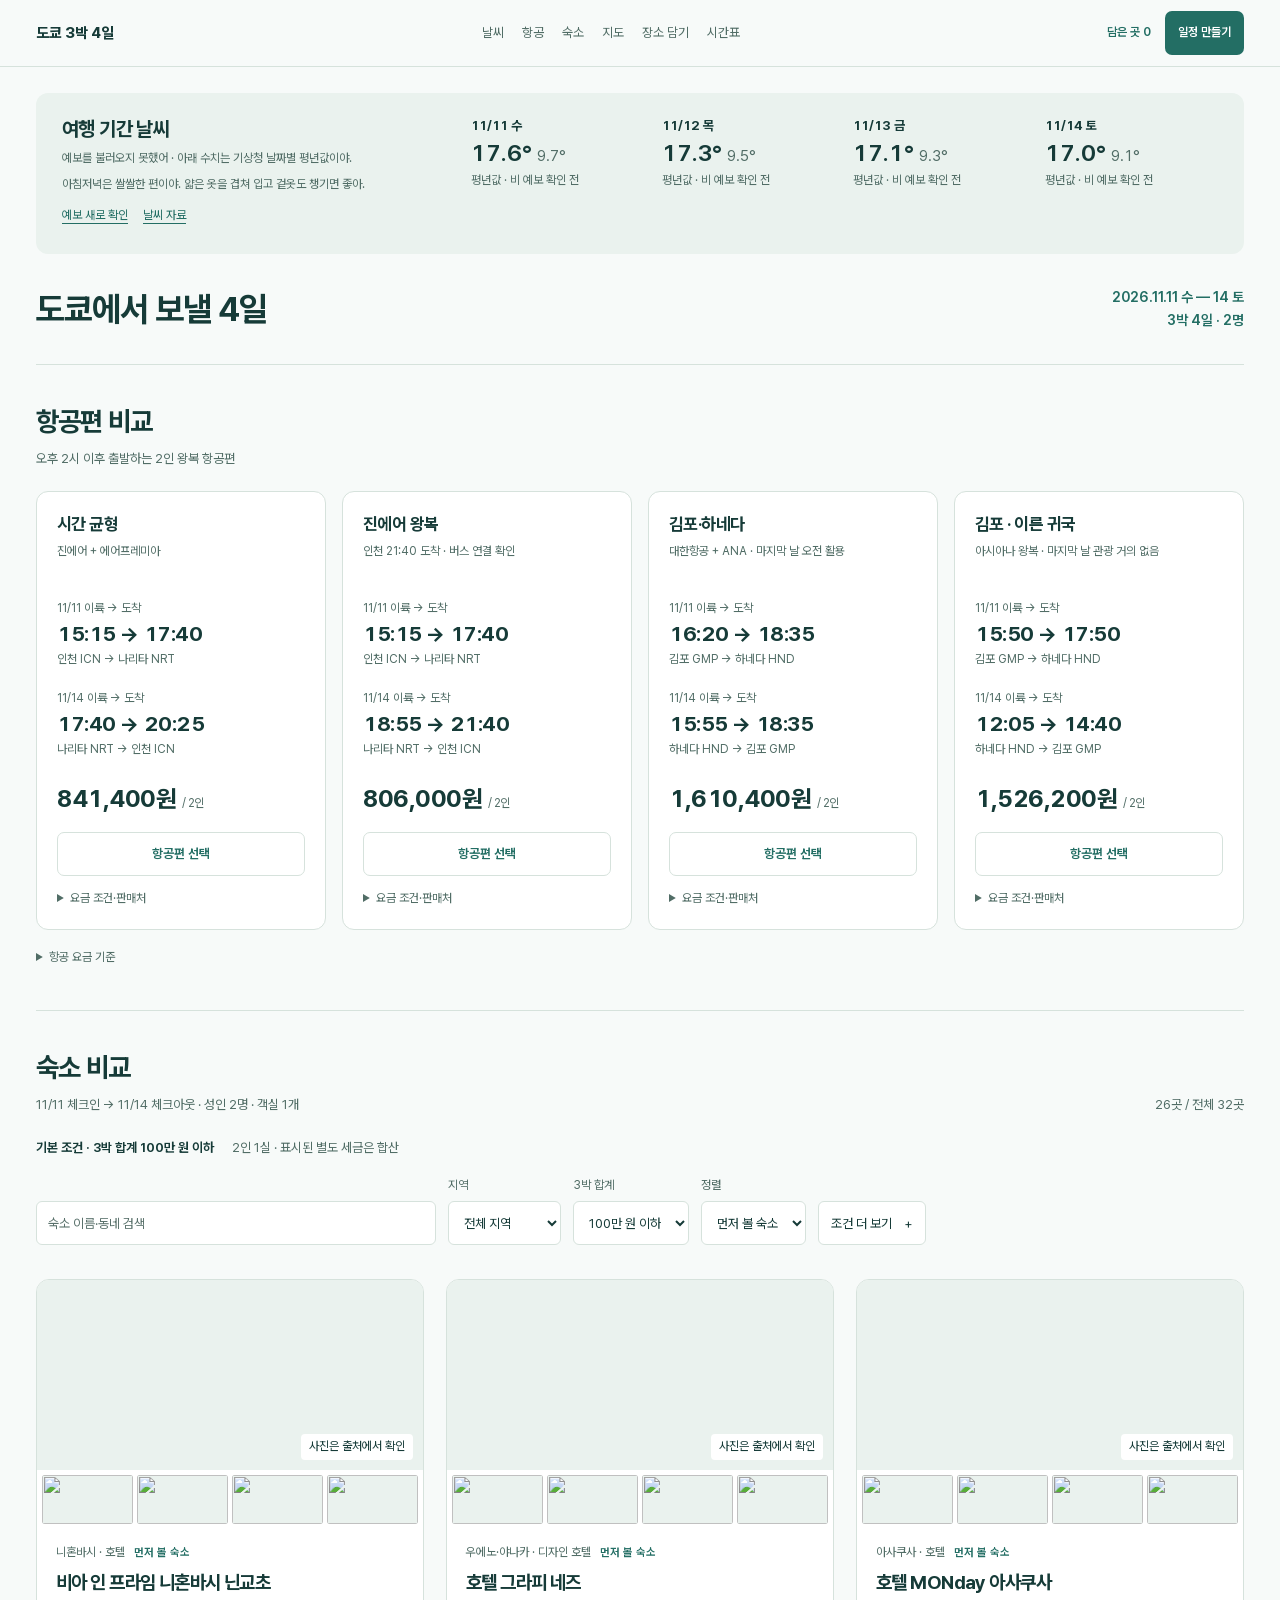
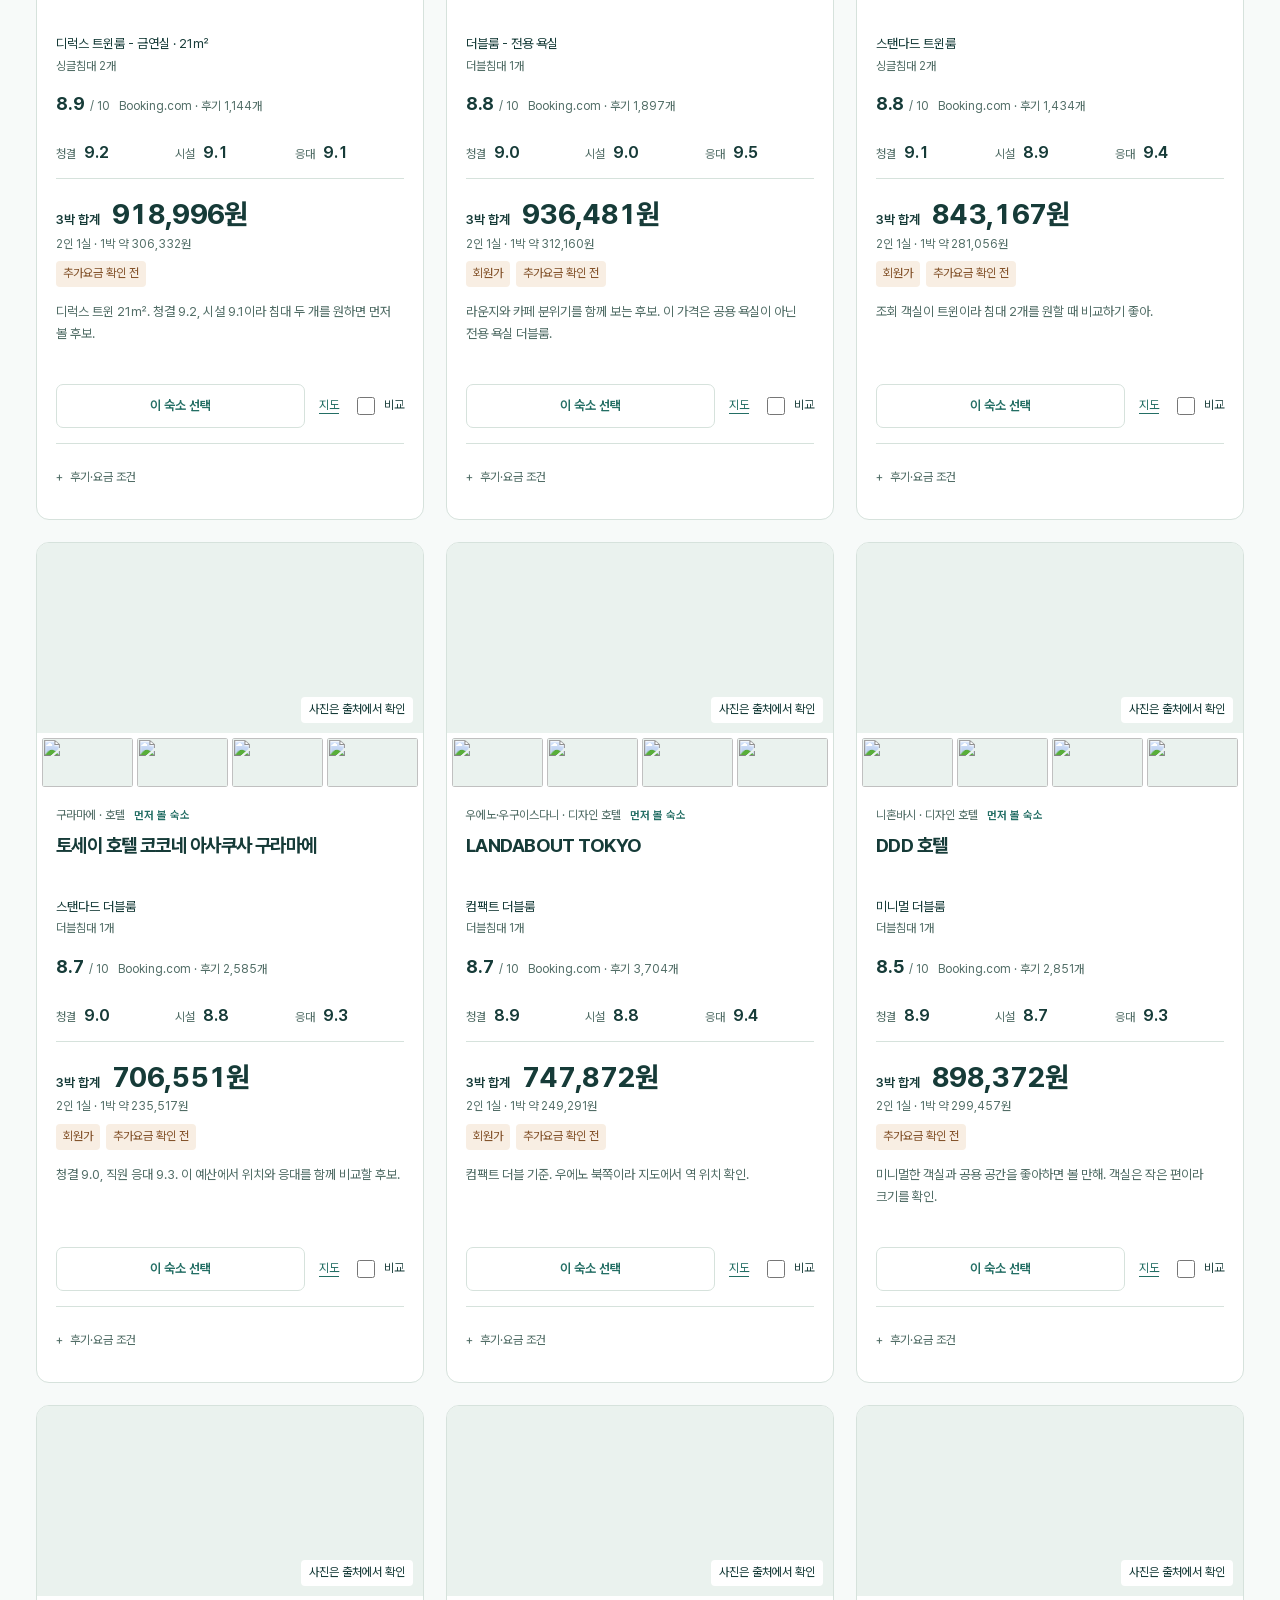
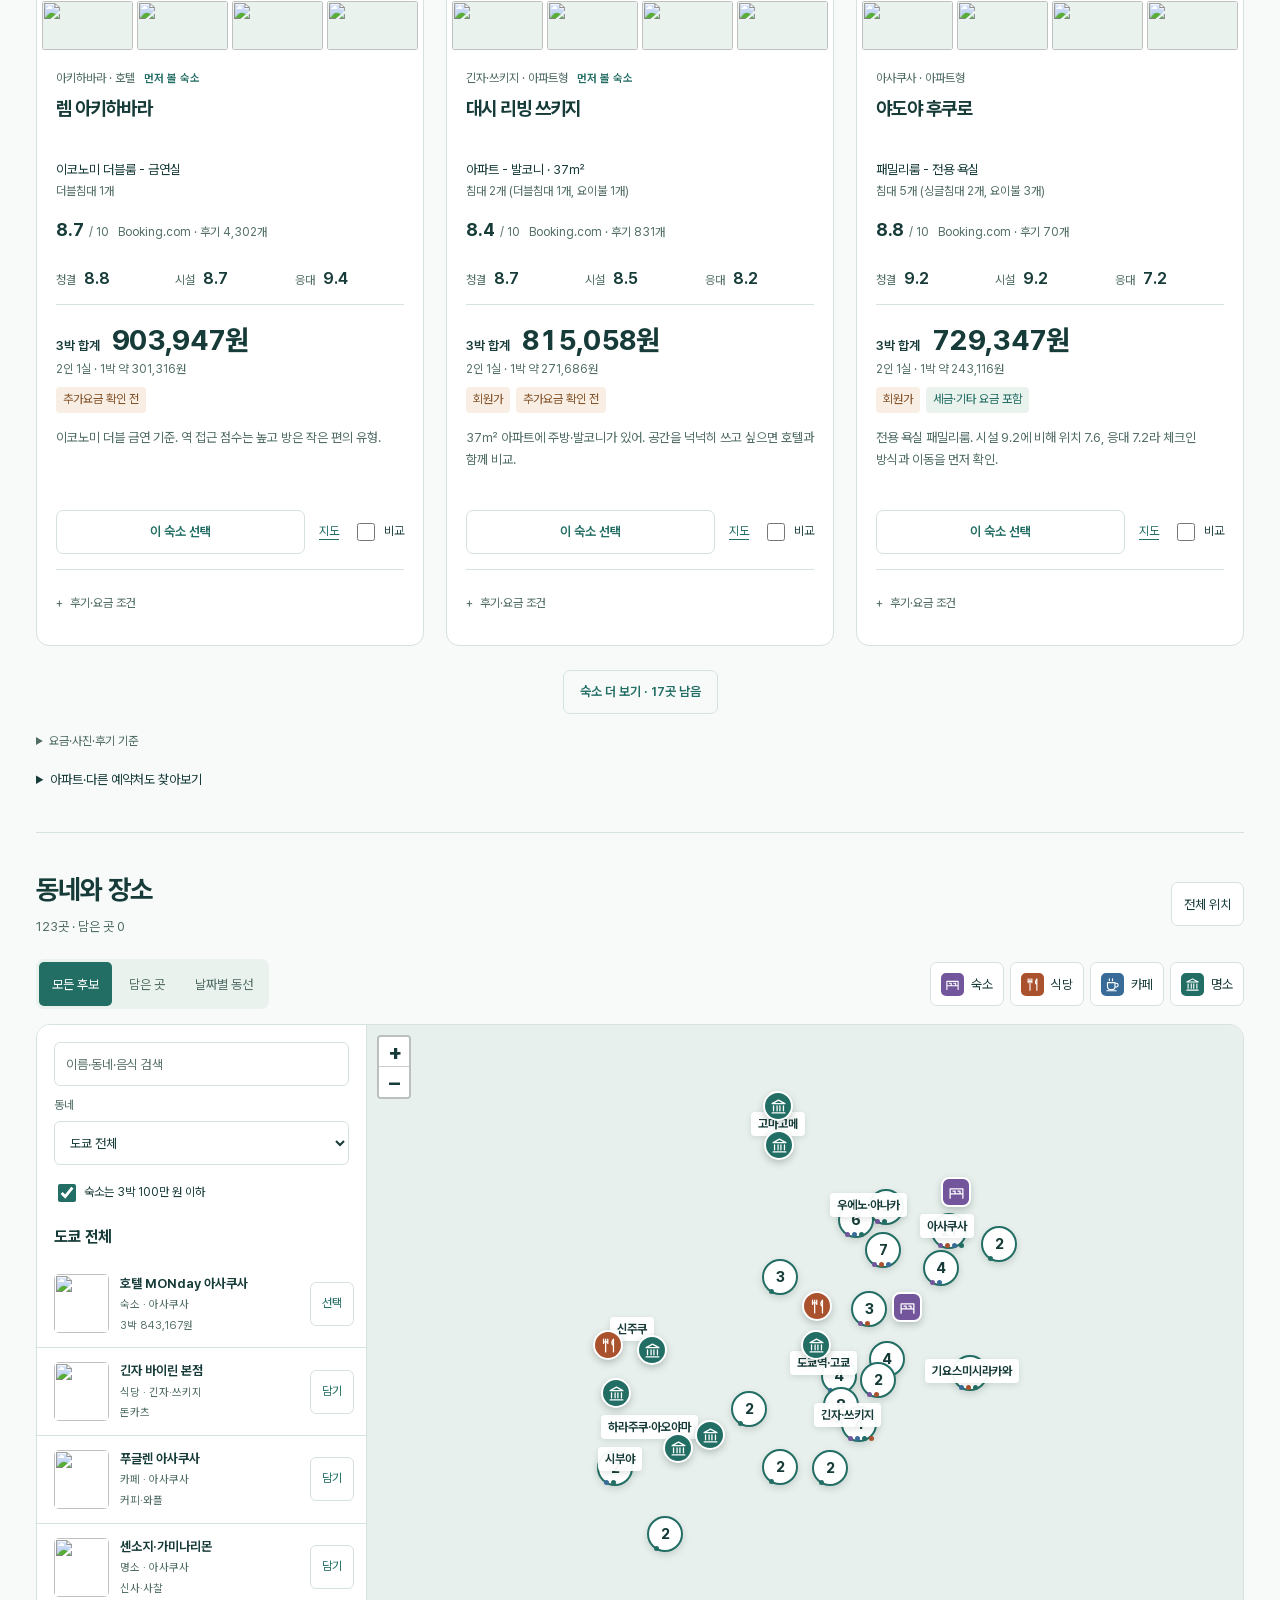
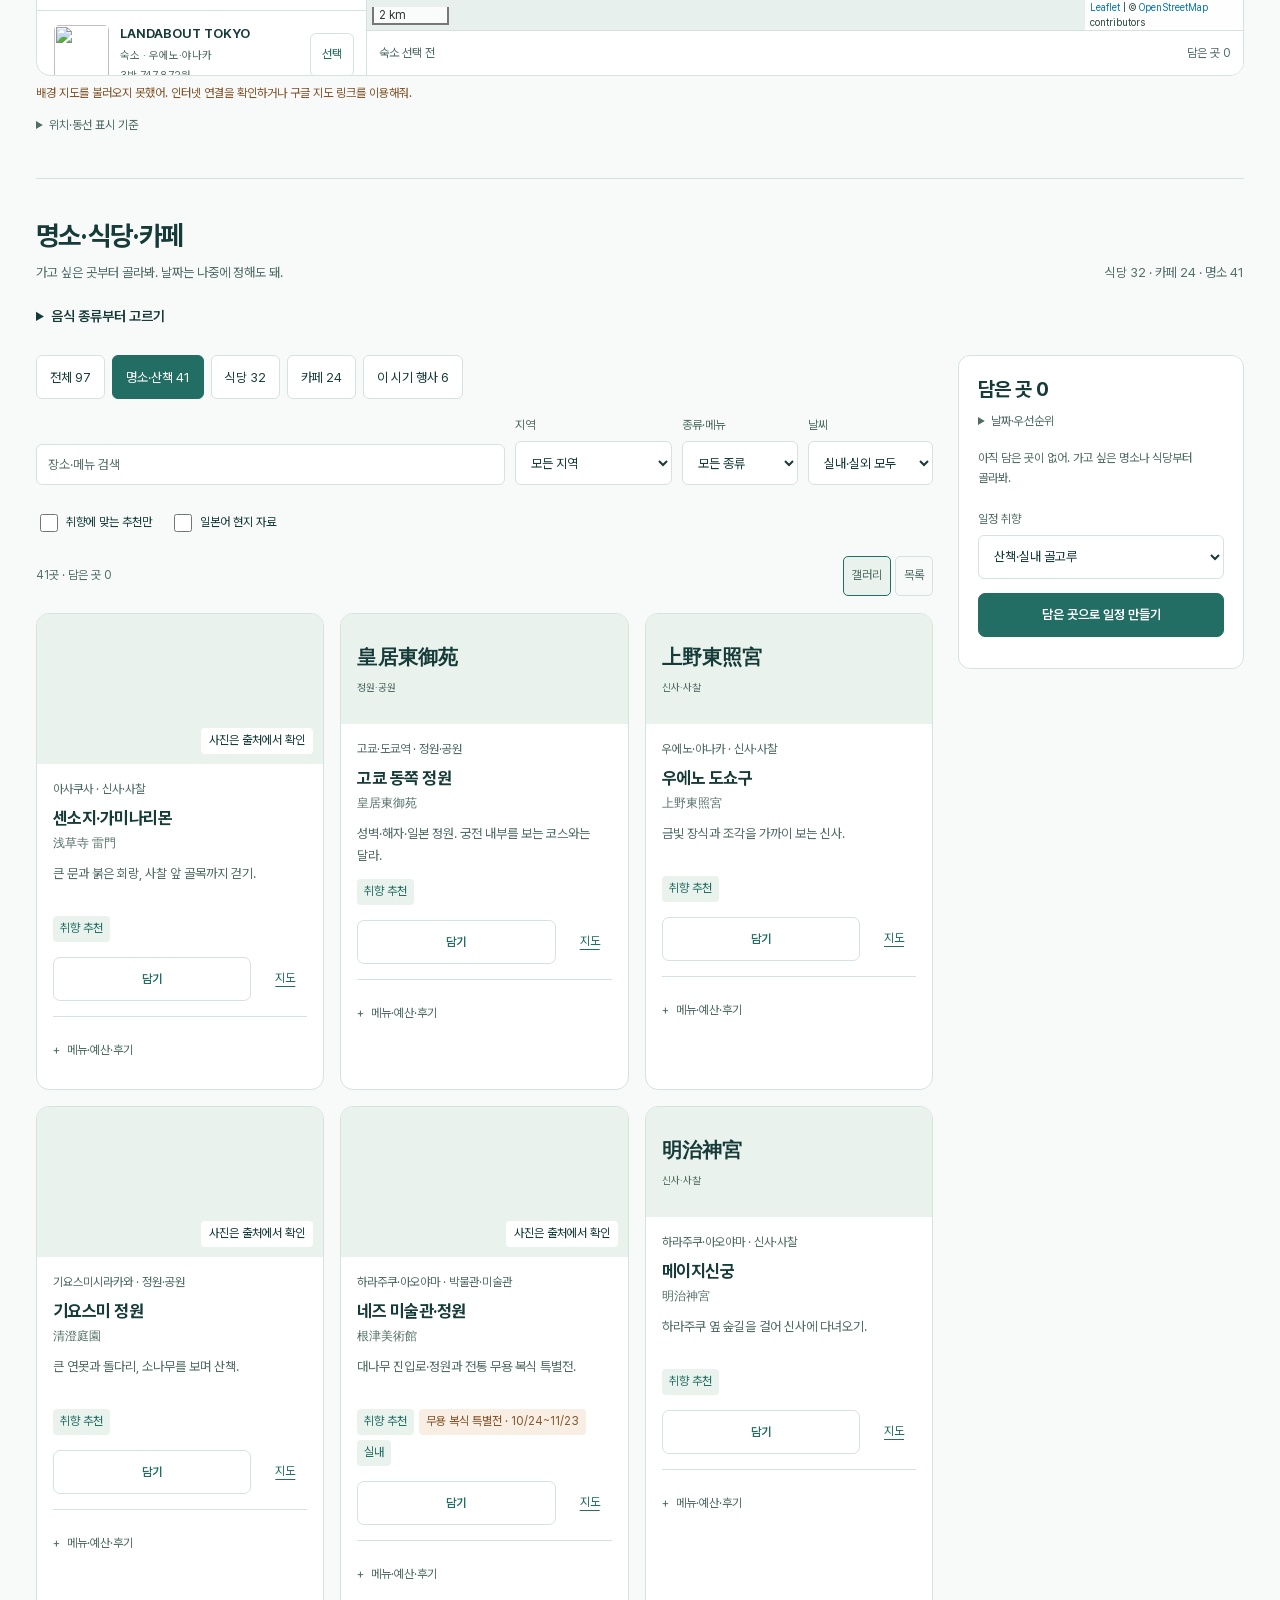
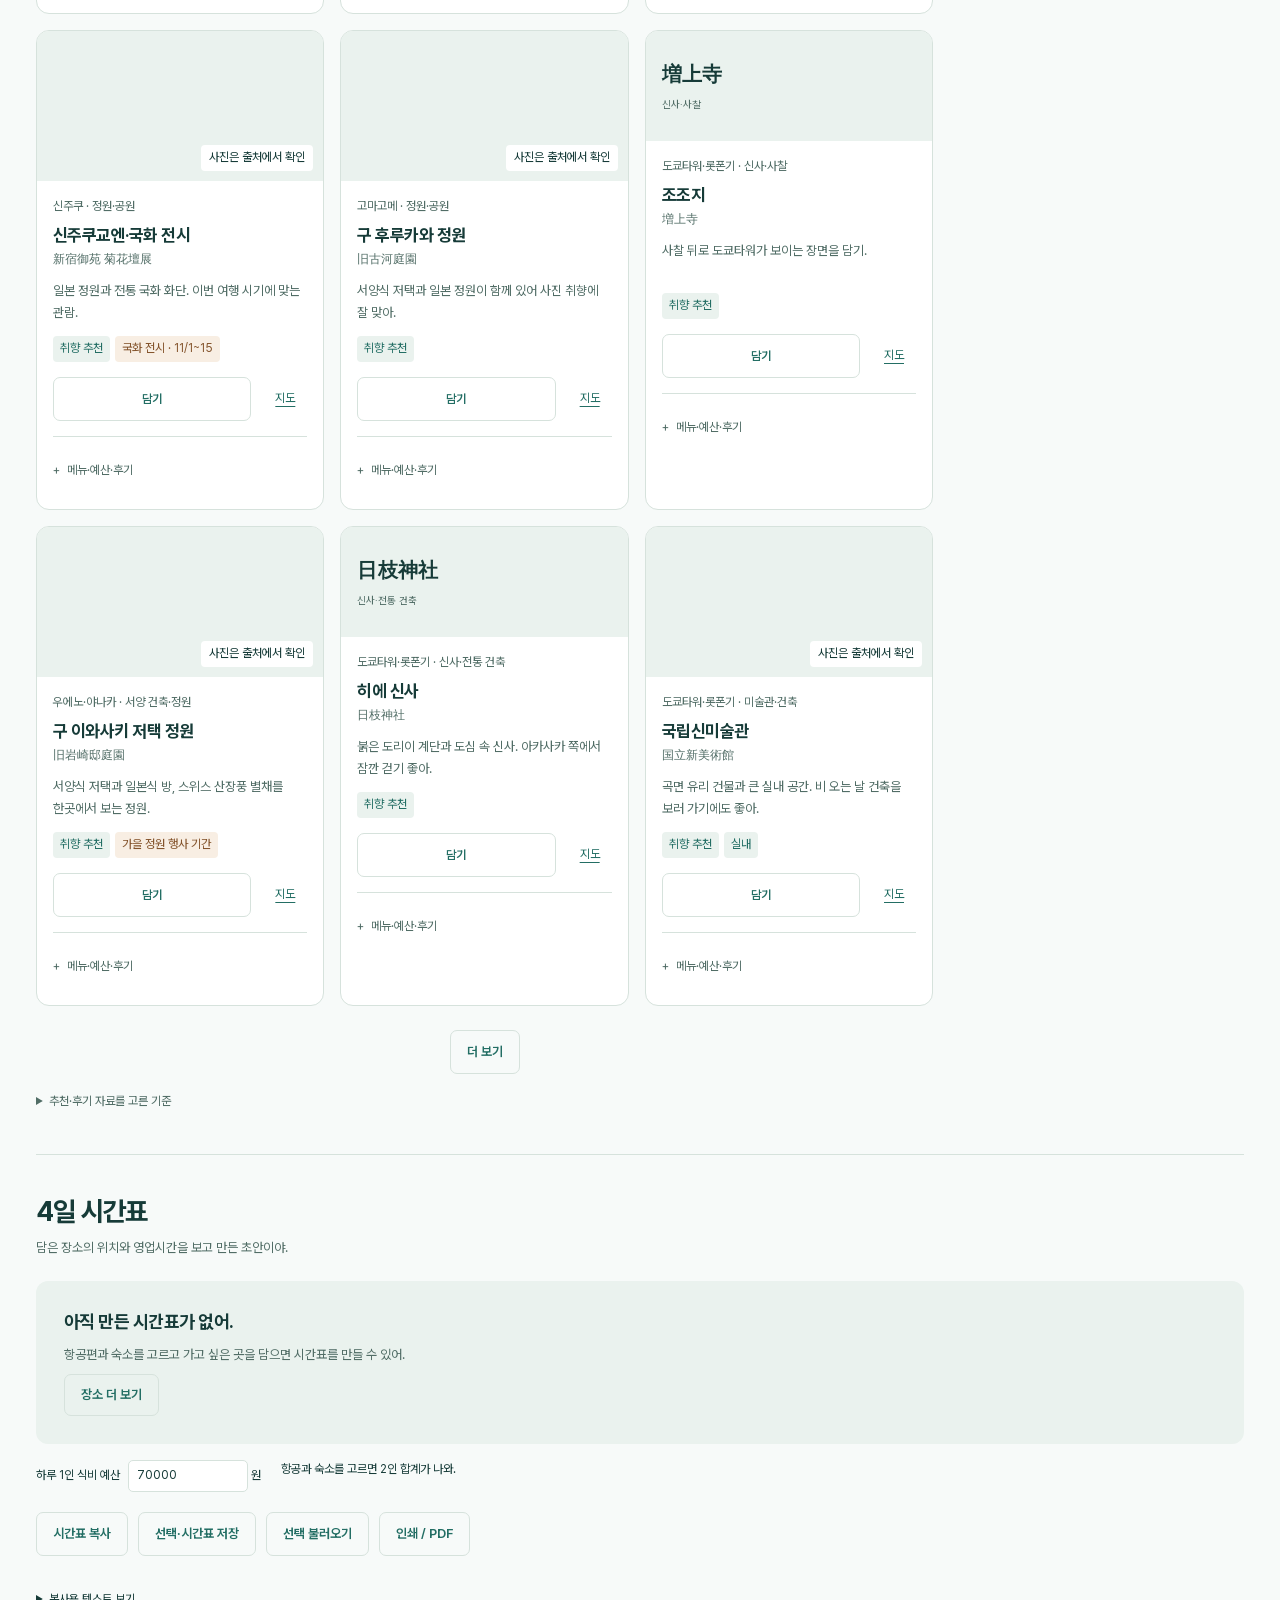
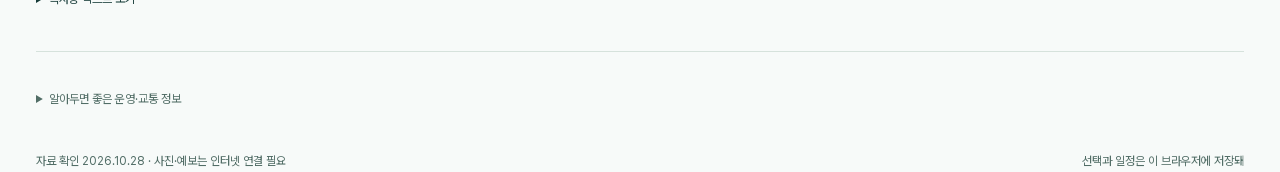
==== commit 0082d27d: "Expand Tokyo travel library with budget hotels and improved map" ====
--- a/tokyo-choices.html
+++ b/tokyo-choices.html
@@ -1,20 +1,18 @@
-<!doctype html><html lang="ko"><head><meta charset="utf-8"><meta name="viewport" content="width=device-width,initial-scale=1"><meta name="robots" content="noindex,nofollow"><meta name="description" content="2026년 11월 도쿄 3박 4일. 항공편과 숙소를 비교하고 지도에서 명소·식당·카페를 골라 여행 일정을 만드는 페이지."><meta name="theme-color" content="#236e64"><title>도쿄 여행 · 가고 싶은 곳을 담아 일정 만들기</title><link rel="stylesheet" href="assets/leaflet/leaflet.css"><link rel="stylesheet" href="tokyo-gallery-v4.css"><link rel="stylesheet" href="tokyo-map.css"></head><body>
-<header class="top"><div class="wrap"><a class="brand" href="#weather">도쿄 3박 4일</a><nav aria-label="페이지 이동"><a href="#weather">날씨</a><a href="#map">지도</a><a href="#flights">항공</a><a href="#places">숙소</a><a href="#explore">장소 담기</a><a href="#plan">시간표</a></nav></div></header>
+<!doctype html><html lang="ko"><head><meta charset="utf-8"><meta name="viewport" content="width=device-width,initial-scale=1"><meta name="theme-color" content="#236e64"><title>도쿄 여행 수첩 · 11월 11~14일</title><meta name="robots" content="noindex,nofollow"><meta name="description" content="도쿄 3박 4일. 항공과 2인 1실 호텔을 비교하고 식당·카페·명소를 골라 시간표를 만드는 여행 수첩."><link rel="stylesheet" href="assets/leaflet/leaflet.css"><link rel="stylesheet" href="tokyo-gallery-v4.css?v=5"><link rel="stylesheet" href="tokyo-map.css?v=5"><link rel="stylesheet" href="tokyo-library-v5.css?v=5"></head><body>
+<header class="top"><div class="wrap"><a class="brand" href="#weather">도쿄 3박 4일</a><nav aria-label="페이지 이동"><a href="#weather">날씨</a><a href="#flights">항공</a><a href="#places">숙소</a><a href="#map">지도</a><a href="#explore">장소 담기</a><a href="#plan">시간표</a></nav><div class="bottom-bar"><a href="#basket" id="bottom-count">담은 곳 0</a><span id="bottom-base">항공·숙소 선택 전</span><button id="bottom-build">일정 만들기</button></div></div></header>
 <main class="wrap"><section class="weather" id="weather" aria-labelledby="weather-title"><div><h2 id="weather-title">여행 기간 날씨</h2><p id="weather-status">실제 예보 확인 전 · 기상청 날짜별 평년값</p><p>아침저녁은 쌀쌀한 편이야. 얇은 옷을 겹쳐 입고 겉옷도 챙기면 좋아.</p><div class="weather-links"><button class="link-button" id="refresh-weather">예보 새로 확인</button><a class="small" id="weather-source" target="_blank" rel="noopener">날씨 자료</a></div></div><div class="weather-grid" id="weather-grid"></div></section>
-<section class="intro"><div><h1>도쿄에서 보낼 4일</h1><p>항공편과 숙소를 먼저 고르고 가고 싶은 곳을 담으면 일정이 나와.</p></div><span class="trip-date">2026.11.11 수 — 14 토<br>3박 4일 · 2명</span></section>
+<section class="intro"><div><h1>도쿄에서 보낼 4일</h1></div><span class="trip-date">2026.11.11 수 — 14 토<br>3박 4일 · 2명</span></section>
+<section class="section" id="flights"><div class="section-head"><div><h2>항공편 비교</h2><p>오후 2시 이후 출발하는 2인 왕복 항공편</p></div><span class="count" id="flight-picked"></span></div><div class="flight-grid" id="flight-grid"></div><details class="flight-note"><summary>항공 요금 기준</summary><p>10/28 조회한 2인 왕복 표시가. 김포 161만 원은 특정 조합의 가격이야. 152.6만 원 조합은 귀국편이 12:05라 마지막 날 관광이 줄어. 실시간 재고·최종 결제액은 판매처에서 확인해야 해.</p></details></section>
+<section class="section" id="places"><div class="section-head"><div><h2>숙소 비교</h2><p>11/11 체크인 → 11/14 체크아웃 · 성인 2명 · 객실 1개</p></div><span class="count" id="hotel-count"></span></div><div class="hotel-budget-note"><strong>기본 조건 · 3박 합계 100만 원 이하</strong><span>2인 1실 · 표시된 별도 세금은 합산</span></div><div class="toolbar hotel-toolbar"><input id="hotel-search" class="search" placeholder="숙소 이름·동네 검색" aria-label="숙소 검색"><label class="field">지역<select id="hotel-area"></select></label><label class="field">3박 합계<select id="hotel-price"><option value="1000000">100만 원 이하</option><option value="800000">80만 원 이하</option><option value="all">전체 예산</option></select></label><label class="field">정렬<select id="hotel-sort"><option value="recommended">먼저 볼 숙소</option><option value="price">낮은 가격순</option><option value="facilities">시설 점수순</option><option value="rating">후기 평점순</option><option value="staff">응대 점수순</option></select></label><details class="hotel-extra"><summary>조건 더 보기</summary><div><label class="field">숙소 유형<select id="hotel-style"></select></label><label class="field">침대<select id="hotel-bed"><option value="all">전체</option><option value="twin">침대 2개 이상</option><option value="double">더블·퀸</option></select></label><label class="filter-check"><input id="hotel-clean" type="checkbox">청결 9.0 이상</label><label class="filter-check"><input id="hotel-fees" type="checkbox">추가요금 미확인 제외</label></div></details></div><p id="hotel-selection" class="hotel-selection" hidden></p><p id="hotel-status" class="status-message" role="status"></p><div class="hotel-grid" id="hotel-grid"></div><div class="more-row"><button class="btn secondary" id="more-hotels">숙소 더 보기</button></div><div class="compare-area" id="hotel-compare" hidden></div><details class="data-note"><summary>요금·사진·후기 기준</summary><p>10/28 Booking.com에서 조회한 11/11~14 성인 2명·객실 1개 요금이야. 회원가와 추가 세금 조건은 카드에 적었어. ‘추가요금 확인 전’은 최종 결제액이 아니야. 사진에는 다른 객실 유형과 공용 공간이 섞여 있어 예약할 방과 대조해야 해.</p><p>후기 점수는 Booking.com의 10점 척도. Google·네이버와 합산하지 않았어. 청결·시설·응대를 따로 보고 블로그와 구글 지도 원문도 열어볼 수 있어.</p></details><details class="other-stays"><summary>아파트·다른 예약처도 찾아보기</summary><div><a href="https://www.airbnb.co.kr/s/Tokyo--Japan/homes?checkin=2026-11-11&amp;checkout=2026-11-14&amp;adults=2&amp;room_types%5B%5D=Entire%20home%2Fapt" target="_blank" rel="noopener">에어비앤비 · 집 전체 · 성인 2명</a><a href="https://travel.rakuten.com/kor/ko-kr/" target="_blank" rel="noopener">라쿠텐 트래블</a></div><p>위 목록에는 금액을 확인한 아파트형 숙소도 있어. 다른 예약처는 청소비·서비스료를 포함한 최종 3박 금액으로 비교하면 돼.</p></details></section>
 <section class="section map-section" id="map" aria-labelledby="map-title">
-<div class="section-head"><div><h2 id="map-title">도쿄, 어디가 어디인지</h2><p>동네를 누르면 그 주변 숙소·식당·카페·명소가 보여.</p></div><div class="map-home-actions"><button id="map-home">도쿄 전체 보기</button><button id="map-fit-selected">담은 곳 모아보기</button></div></div>
-<div class="map-tools"><div class="map-modes" aria-label="지도 보기 방식"><button data-map-mode="areas" aria-pressed="true">동네 보기</button><button data-map-mode="all" aria-pressed="false">모든 후보</button><button data-map-mode="selected" aria-pressed="false">담은 곳</button><button data-map-mode="route" aria-pressed="false">날짜별 동선</button></div><label class="field">동네로 이동<select id="map-area" aria-label="지도에서 볼 동네"></select></label></div>
-<div id="map-day-controls" class="map-day-controls" hidden><label>방문일 <select id="map-day"><option value="all">4일 모두</option><option value="0">11/11 수</option><option value="1">11/12 목</option><option value="2">11/13 금</option><option value="3">11/14 토</option></select></label><p>방문 순서를 잇는 선이야. 실제 도로·철도 경로는 시간표의 길찾기에서 확인해.</p></div>
-<div class="map-layout"><div class="map-stage"><div id="tokyo-map-canvas" class="tokyo-map-canvas"></div><div class="map-status" id="map-status" role="status"></div><div class="map-selection-bar"><span id="map-base">숙소를 고르면 지도에서도 강조돼</span><span><button id="map-hotel-focus" hidden>숙소로 이동</button> <span id="map-selection-count">담은 곳 0</span></span></div></div><aside class="map-sidebar" aria-label="지도에서 고른 동네와 장소"><div class="map-detail" id="map-detail" hidden></div><div id="map-area-info"><h3 id="map-side-title">도쿄 동네부터 보기</h3><p id="map-side-desc"></p><div class="map-area-neighbors" id="map-neighbors"></div><span class="map-side-label" id="map-list-label"></span><ul class="map-list" id="map-list"></ul><button class="btn secondary map-more" id="map-more">후보 더 보기</button></div></aside></div>
-<div class="map-legend" id="map-legend" aria-label="지도에 표시할 장소 종류"></div><p class="map-tile-warning" id="map-tile-warning" hidden>배경 지도를 불러오지 못했어. 인터넷 연결을 확인해줘. 동네와 후보 위치는 계속 볼 수 있어.</p>
-<div class="map-foot"><p>동네 음영은 여행 동선을 이해하기 위한 대략적인 범위야. 시설 좌표가 확인되지 않은 후보는 ‘동네 기준’으로 표시했어. 위치 출처는 장소를 누르면 볼 수 있어.</p><a href="https://www.openstreetmap.org/fixthemap" target="_blank" rel="noopener">지도 오류 제보</a></div>
-</section>
-<section class="section" id="flights"><div class="section-head"><div><h2>항공편 비교</h2><p>오후 2시 이후 출발하는 2인 왕복 항공편</p></div><span class="count" id="flight-picked"></span></div><div class="flight-grid" id="flight-grid"></div><p class="flight-note">10/28 조회한 2인 왕복 표시가. 김포 161만 원은 특정 조합의 가격이야. 152.6만 원 조합은 귀국편이 12:05라 마지막 날 관광이 줄어. 실시간 재고·최종 결제액은 판매처에서 확인해야 해.</p></section>
-<section class="section" id="places"><div class="section-head"><div><h2>숙소 비교</h2><p>11/11 체크인 → 11/14 체크아웃 · 성인 2명 · 객실 1개</p></div><span class="count" id="hotel-count"></span></div><div class="toolbar"><label class="field">지역<select id="hotel-area"><option value="all">전체 지역</option><option value="ginza">긴자</option><option value="asakusa">아사쿠사</option><option value="ueno">우에노</option><option value="akihabara">아키하바라</option></select></label><label class="field">3박 표시가<select id="hotel-price"><option value="all">전체</option><option value="800000">80만 원 이하</option><option value="1200000">120만 원 이하</option><option value="2000000">200만 원 이하</option></select></label><label class="field">침대<select id="hotel-bed"><option value="all">전체</option><option value="twin">트윈</option><option value="double">더블·퀸</option></select></label><label class="field">정렬<select id="hotel-sort"><option value="price">3박 가격 낮은 순</option><option value="rating">후기 평점 높은 순</option><option value="staff">응대 점수 높은 순</option></select></label></div><div class="hotel-grid" id="hotel-grid"></div><div class="more-row"><button class="btn secondary" id="more-hotels">숙소 더 보기</button></div><div class="compare-area" id="hotel-compare" hidden></div><p class="data-note">금액은 Booking.com에서 조회한 2인 3박 합계야. 회원가인지, 세금이 포함됐는지는 카드마다 적어뒀어. ‘추가요금 확인 전’은 최종 결제 총액이 아니야. 사진은 객실 예시라 실제 예약할 객실과 대조해야 해.</p></section>
-<section class="section" id="explore"><div class="section-head"><div><h2>명소·식당·카페</h2><p>가고 싶은 곳부터 골라봐. 날짜는 나중에 정해도 돼.</p></div><span class="count" id="catalog-total"></span></div><details class="food-guide"><summary>음식 종류부터 고르기</summary><div class="food-chips" id="food-guide"></div></details><div class="catalog-layout"><div><div class="catalog-tabs" id="catalog-tabs"></div><div class="catalog-toolbar"><input class="search" id="place-search" aria-label="장소·메뉴 검색" placeholder="장소·메뉴 검색"><label class="field">지역<select id="place-area"></select></label><label class="field">종류·메뉴<select id="place-menu"></select></label><label class="field">날씨<select id="place-weather"><option value="all">실내·실외 모두</option><option value="indoor">비 오는 날 · 실내</option><option value="outdoor">산책 · 실외</option></select></label></div><div style="display:flex;gap:18px;flex-wrap:wrap"><label class="filter-check"><input type="checkbox" id="recommended-only">취향에 맞는 추천만</label><label class="filter-check"><input type="checkbox" id="japanese-only">일본어 현지 자료</label></div><div class="results-line"><span id="result-count"></span><div class="view-toggle" aria-label="목록 보기 방식"><button data-view="gallery" aria-pressed="true">갤러리</button><button data-view="list" aria-pressed="false">목록</button></div></div><div class="place-grid" id="place-grid"></div><div class="more-row"><button class="btn secondary" id="more-places">더 보기</button></div><details class="data-note"><summary>추천·후기 자료를 고른 기준</summary><p>‘취향 추천’은 네가 말한 건축·정원·예쁜 공간·식사 취향에 맞춘 후보야. ‘일본어 자료’는 실제 취재 기사, 지역 상점회, 관광협회, 매장 공식 안내를 읽고 골랐어. 현지 방문 빈도를 통계로 집계한 순위는 아니야.</p><p>Google 별점이 있는 곳은 확인한 수치와 출처를 그대로 표시했어. 새 후보의 별점을 임의로 만들지는 않았고, 일본어 소개·메뉴를 판단 근거로 붙였어. 음식 예산 범위는 계획용 추정이며 현재 메뉴 가격과 다를 수 있어.</p></details></div><aside class="basket" id="basket"><h3>담은 곳 <span id="basket-count">0</span></h3><p class="basket-sub">방문 날짜는 비워둬도 돼. 꼭 가고 싶은 날이 있으면 골라줘.</p><div class="basket-list" id="basket-list"></div><label class="field" style="width:100%;margin-bottom:14px">일정 취향<select id="plan-weather"><option value="balanced">산책·실내 골고루</option><option value="indoor">실내를 먼저 배치</option></select></label><button class="btn" id="build-plan">담은 곳으로 일정 만들기</button><p class="build-hint">시간이 부족해 못 넣은 곳은 이유와 함께 따로 표시돼.</p><div class="basket-status" id="basket-status" role="status"></div></aside></div></section>
-<section class="section" id="plan"><div class="section-head"><div><h2>4일 시간표</h2><p>담은 장소의 위치와 영업시간을 보고 만든 초안이야.</p></div></div><div id="plan-content"></div><div class="budget-controls" id="budget-controls"><label>하루 1인 식비 예산<input type="number" id="food-budget" value="70000" min="20000" max="300000" step="5000"> 원</label><p id="budget-total"></p></div><div class="plan-actions"><button class="btn secondary" id="copy-plan">시간표 복사</button><button class="btn secondary" id="download-plan">선택·시간표 저장</button><button class="btn secondary" id="print-plan">인쇄 / PDF</button></div><p id="action-status" class="status-message" role="status"></p><details id="summary-export"><summary class="small">복사용 텍스트 보기</summary><textarea class="export-text" id="selection-text" readonly aria-label="선택과 시간표 복사용 텍스트"></textarea></details></section>
+<div class="section-head"><div><h2 id="map-title">동네와 장소</h2><p id="map-count"></p></div><div class="map-home-actions"><button id="map-home">전체 위치</button><button id="map-hotel-focus" hidden>숙소 위치</button></div></div>
+<div class="map-tools"><div class="map-modes" aria-label="지도에 표시할 후보"><button data-map-mode="all" aria-pressed="true">모든 후보</button><button data-map-mode="selected" aria-pressed="false">담은 곳</button><button data-map-mode="route" aria-pressed="false">날짜별 동선</button></div><div id="map-legend" class="map-legend" aria-label="장소 종류"></div><div class="map-mobile-switch" aria-label="지도 화면 전환"><button data-map-surface="map" aria-pressed="true">지도</button><button data-map-surface="list" aria-pressed="false">목록</button></div></div>
+<div class="map-layout" id="map-layout" data-surface="map"><aside class="map-sidebar" aria-label="지도 장소 목록"><div class="map-search-fields"><input id="map-search" class="search" placeholder="이름·동네·음식 검색" aria-label="지도 장소 검색"><label class="field">동네<select id="map-area"></select></label><label class="filter-check"><input type="checkbox" id="map-budget" checked>숙소는 3박 100만 원 이하</label></div><div class="map-area-intro"><h3 id="map-side-title">도쿄 전체</h3><p id="map-side-desc"></p></div><ul class="map-list" id="map-list"></ul><button class="btn secondary map-more" id="map-more">후보 더 보기</button></aside><div class="map-stage"><div id="tokyo-map-canvas" class="tokyo-map-canvas"></div><div class="map-detail" id="map-detail" hidden></div><div class="map-selection-bar"><span id="map-base">숙소 선택 전</span><span id="map-selection-count">담은 곳 0</span></div></div></div>
+<div id="map-day-controls" class="map-day-controls" hidden><label>방문일 <select id="map-day"><option value="all">4일 모두</option><option value="0">11/11 수</option><option value="1">11/12 목</option><option value="2">11/13 금</option><option value="3">11/14 토</option></select></label><a href="#plan">시간표 보기</a></div><p class="map-status" id="map-status" role="status"></p><p class="map-tile-warning" id="map-tile-warning" hidden>배경 지도를 불러오지 못했어. 인터넷 연결을 확인하거나 구글 지도 링크를 이용해줘.</p>
+<details class="map-help"><summary>위치·동선 표시 기준</summary><p>색은 숙소·식당·카페·명소 구분. 숫자는 가까이 모인 후보 수야. 좌표를 확인한 시설은 핀으로, 아직 확인하지 못한 곳은 목록에 ‘동네 기준’으로 표시했어. 동선의 선은 방문 순서이며 실제 도로·철도 경로는 시간표의 길찾기에서 볼 수 있어.</p></details></section>
+<section class="section" id="explore"><div class="section-head"><div><h2>명소·식당·카페</h2><p>가고 싶은 곳부터 골라봐. 날짜는 나중에 정해도 돼.</p></div><span class="count" id="catalog-total"></span></div><details class="food-guide"><summary>음식 종류부터 고르기</summary><div class="food-chips" id="food-guide"></div></details><div class="catalog-layout"><div><div class="catalog-tabs" id="catalog-tabs"></div><div class="catalog-toolbar"><input class="search" id="place-search" aria-label="장소·메뉴 검색" placeholder="장소·메뉴 검색"><label class="field">지역<select id="place-area"></select></label><label class="field">종류·메뉴<select id="place-menu"></select></label><label class="field">날씨<select id="place-weather"><option value="all">실내·실외 모두</option><option value="indoor">비 오는 날 · 실내</option><option value="outdoor">산책 · 실외</option></select></label></div><div style="display:flex;gap:18px;flex-wrap:wrap"><label class="filter-check"><input type="checkbox" id="recommended-only">취향에 맞는 추천만</label><label class="filter-check"><input type="checkbox" id="japanese-only">일본어 현지 자료</label></div><div class="results-line"><span id="result-count"></span><div class="view-toggle" aria-label="목록 보기 방식"><button data-view="gallery" aria-pressed="true">갤러리</button><button data-view="list" aria-pressed="false">목록</button></div></div><div class="place-grid" id="place-grid"></div><div class="more-row"><button class="btn secondary" id="more-places">더 보기</button></div><details class="data-note"><summary>추천·후기 자료를 고른 기준</summary><p>‘취향 추천’은 네가 말한 건축·정원·예쁜 공간·식사 취향에 맞춘 후보야. ‘일본어 자료’는 실제 취재 기사, 지역 상점회, 관광협회, 매장 공식 안내를 읽고 골랐어. 현지 방문 빈도를 통계로 집계한 순위는 아니야.</p><p>Google 별점이 있는 곳은 확인한 수치와 출처를 그대로 표시했어. 새 후보의 별점을 임의로 만들지는 않았고, 일본어 소개·메뉴를 판단 근거로 붙였어. 음식 예산 범위는 계획용 추정이며 현재 메뉴 가격과 다를 수 있어.</p></details></div><aside class="basket" id="basket"><h3>담은 곳 <span id="basket-count">0</span></h3><details class="basket-help"><summary>날짜·우선순위</summary><p>날짜는 자동으로 두어도 돼. ‘꼭 가기’를 체크하면 먼저 배치해.</p></details><div class="basket-list" id="basket-list"></div><label class="field" style="width:100%;margin-bottom:14px">일정 취향<select id="plan-weather"><option value="balanced">산책·실내 골고루</option><option value="indoor">실내를 먼저 배치</option></select></label><button class="btn" id="build-plan">담은 곳으로 일정 만들기</button><div class="basket-status" id="basket-status" role="status"></div></aside></div></section>
+<section class="section" id="plan"><div class="section-head"><div><h2>4일 시간표</h2><p>담은 장소의 위치와 영업시간을 보고 만든 초안이야.</p></div></div><div id="plan-content"></div><div class="budget-controls" id="budget-controls"><label>하루 1인 식비 예산<input type="number" id="food-budget" value="70000" min="20000" max="300000" step="5000"> 원</label><p id="budget-total"></p></div><div class="plan-actions"><button class="btn secondary" id="copy-plan">시간표 복사</button><button class="btn secondary" id="download-plan">선택·시간표 저장</button><button class="btn secondary" id="import-selection">선택 불러오기</button><input type="file" id="selection-file" accept="application/json,.json" hidden><button class="btn secondary" id="print-plan">인쇄 / PDF</button></div><p id="action-status" class="status-message" role="status"></p><details id="summary-export"><summary class="small">복사용 텍스트 보기</summary><textarea class="export-text" id="selection-text" readonly aria-label="선택과 시간표 복사용 텍스트"></textarea></details></section>
 <section class="section source-section"><details class="global-notes"><summary>알아두면 좋은 운영·교통 정보</summary><p>명소는 이번 날짜에 열리는지 확인한 범위에서 배치했어. 기상·임시 휴무·예약 재고는 별도라 생성된 시각이 예약을 뜻하지는 않아. ‘영업 확인’ 표시는 정확한 운영시간을 다시 확인해야 하는 후보야.</p><p>인천에서 성수는 6013, 수원은 4000·4100 등을 비교해. 4100은 11/1 시간표가 바뀌므로 11/14 막차·좌석을 확인해야 해. 늦은 귀국편은 버스 연결을 먼저 확인하는 게 좋아.</p><p>11월 중순에 단풍이 절정일지는 아직 몰라. 이때 날짜가 맞는 행사로는 신주쿠교엔 국화 전시(11/15까지)와 마루노우치 홀리데이(11/12부터)가 있어.</p><a href="https://www.airportbus.or.kr/bus/schedule.php?area=gyeonggi" target="_blank" rel="noopener">경기행 공항버스</a><a href="https://www.airportlimousine.co.kr/sub/sub01.php" target="_blank" rel="noopener">6013 공항리무진</a><a href="https://open-meteo.com/en/docs" target="_blank" rel="noopener">예보 자료 · Open-Meteo</a></details></section>
-</main><footer class="wrap"><span>자료 확인 2026.10.28 · 사진·예보는 인터넷 연결 필요</span><span>선택과 일정은 이 브라우저에 저장돼</span></footer><div class="bottom-bar"><a href="#basket" id="bottom-count">담은 곳 0</a><span id="bottom-base">항공·숙소 선택 전</span><button id="bottom-build">일정 만들기</button></div>
-<dialog class="dialog" id="photo-dialog" aria-labelledby="gallery-title"><div class="dialog-head"><strong id="gallery-title"></strong><button id="gallery-close">닫기</button></div><img class="dialog-photo" id="gallery-image" src="https://www.gotokyo.org/en/spot/15/images/main.webp" alt="센소지 공식 사진"><p class="photo-error" id="gallery-error" hidden>사진을 불러오지 못했어. 아래 출처에서 볼 수 있어.</p><div class="dialog-foot"><div><p id="gallery-caption"></p><a id="gallery-source" target="_blank" rel="noopener">사진 출처 보기</a></div><div class="gallery-controls"><button id="gallery-prev">이전</button><span id="gallery-count"></span><button id="gallery-next">다음</button></div></div></dialog>
-<script src="assets/leaflet/leaflet.js"></script><script src="tokyo-map-data.js"></script><script src="tokyo-data-v4.js"></script><script src="tokyo-planner-v4.js"></script><script src="tokyo-gallery-v4.js"></script><script src="tokyo-map.js"></script></body></html>
+</main><footer class="wrap"><span>자료 확인 2026.10.28 · 사진·예보는 인터넷 연결 필요</span><span>선택과 일정은 이 브라우저에 저장돼</span></footer>
+<dialog class="dialog" id="photo-dialog" aria-labelledby="gallery-title"><div class="dialog-head"><strong id="gallery-title"></strong><button id="gallery-close">닫기</button></div><img class="dialog-photo" id="gallery-image" src="https://www.gotokyo.org/en/spot/15/images/main.webp" alt="센소지 공식 사진"><p class="photo-error" id="gallery-error" hidden>사진을 불러오지 못했어. 아래 출처에서 볼 수 있어.</p><div class="gallery-thumbs" id="gallery-thumbs" aria-label="사진 목록"></div><div class="dialog-foot"><div><p id="gallery-caption"></p><p id="gallery-credit"></p><a id="gallery-source" target="_blank" rel="noopener">사진 출처</a> <a id="gallery-license" target="_blank" rel="noopener" hidden>이용 허락 조건</a></div><div class="gallery-controls"><button id="gallery-prev">이전</button><span id="gallery-count"></span><button id="gallery-next">다음</button></div></div></dialog>
+<script src="assets/leaflet/leaflet.js"></script><script src="tokyo-map-data.js?v=5"></script><script src="tokyo-data-v4.js?v=5"></script><script src="tokyo-planner-v4.js"></script><script src="tokyo-gallery-v4.js?v=5"></script><script src="tokyo-enhancements-v5.js?v=5"></script><script src="tokyo-map-v5.js?v=5"></script></body></html>
--- a/tokyo-library-v5.css
+++ b/tokyo-library-v5.css
@@ -0,0 +1,12 @@
+/* v5: compact comparison, visible totals and a persistent list/map relationship. */
+:root{--map-height:650px}body{padding-bottom:0}button,select,input,textarea{touch-action:manipulation}button,a,summary{ -webkit-tap-highlight-color:#236e6420}button,select{min-height:44px}input[type=checkbox]{min-height:18px;min-width:18px;accent-color:var(--green)}input::placeholder{color:#59716b;opacity:1}*{scrollbar-color:#9cbcaf #edf3ef;scrollbar-width:thin}.top{z-index:1001}.top .wrap{display:grid;grid-template-columns:auto 1fr auto;gap:24px}.top nav{justify-content:center;gap:18px}.top nav a{padding:12px 0}.bottom-bar{position:static;transform:none;max-width:none;box-shadow:none;padding:0;background:none;color:var(--ink);gap:14px;border-radius:0}.bottom-bar a{color:var(--green);min-height:44px;display:flex;align-items:center}.bottom-bar button{border-radius:7px;background:var(--green);color:#fff;padding:8px 13px}.bottom-bar #bottom-base{display:none}.intro{padding:32px 0}.intro h1{font-size:34px}.intro .trip-date{text-align:right}.flight-card .flight-sub{min-height:38px}.flight-note{max-width:85ch}.flight-note p{margin-top:10px}.hotel-budget-note{display:flex;align-items:center;gap:18px;flex-wrap:wrap;margin:0 0 18px;font-size:13px}.hotel-budget-note strong{font-weight:650}.hotel-budget-note span{color:var(--muted)}.hotel-toolbar{gap:12px;margin-bottom:6px}.hotel-toolbar>.search{min-width:200px;max-width:400px;min-height:44px}.hotel-toolbar .field select{min-height:44px}.hotel-extra{position:relative;font-size:13px}.hotel-extra>summary{min-height:44px;display:flex;align-items:center;padding:8px 12px;border:1px solid var(--line);border-radius:6px;background:white;list-style:none}.hotel-extra>summary:after{content:'+';margin-left:12px}.hotel-extra[open]>summary:after{content:'−'}.hotel-extra>div{position:absolute;right:0;top:52px;z-index:6;background:white;border:1px solid var(--line);border-radius:12px;padding:18px;min-width:270px;display:grid;gap:12px;box-shadow:0 8px 24px #163b3819}.hotel-card h3{min-height:55px}.photo-strip{display:grid;grid-template-columns:repeat(4,1fr);gap:4px;padding:5px 5px 0}.photo-strip button{padding:0;border:0;border-radius:3px;background:var(--soft);height:49px;overflow:hidden}.photo-strip img{width:100%;height:100%;object-fit:cover}.quiet-recommend{font-size:11px;color:var(--green);font-weight:650;margin-left:6px}.hotel-card .room-caption{margin-top:9px;font-size:13px}.beds-caption{font-size:12px;color:var(--muted);margin-top:2px}.hotel-rating{display:flex;align-items:baseline;gap:5px;flex-wrap:wrap;margin-top:13px}.hotel-rating span{margin-left:4px}.hotel-score-row{display:grid;grid-template-columns:repeat(3,1fr);padding:12px 0;margin:9px 0 0;border-bottom:1px solid var(--line);gap:10px}.hotel-score-row div{display:flex;gap:8px;align-items:baseline}.hotel-score-row dt{font-size:12px;color:var(--muted)}.hotel-score-row dd{margin:0;font-size:16px;font-weight:640;font-variant-numeric:tabular-nums}.hotel-total{display:flex;gap:12px;align-items:baseline;margin-top:16px}.hotel-total>span{font-size:13px;font-weight:600;white-space:nowrap}.hotel-total strong{font-size:28px;font-weight:740;letter-spacing:-.025em;line-height:1.4;font-variant-numeric:tabular-nums}.hotel-summary{font-size:13px;line-height:1.7;margin-top:14px;color:var(--muted);min-height:66px}.hotel-card .card-actions{gap:10px}.compare-check{min-height:44px}.compare-check input{margin:0 4px}.map-card-link{min-height:44px;padding:6px 4px}.card-details summary{min-height:44px;display:flex;align-items:center;gap:7px}.card-details summary:before{content:'+'}.card-details[open] summary:before{content:'−'}.compare-table caption{text-align:left;font-size:17px;font-weight:650;padding:0 0 14px}.compare-remove{display:block;background:transparent;border:0;padding:0;font-size:12px;color:var(--green);text-decoration:underline}.data-note p{margin-top:9px}.other-stays{font-size:13px;margin-top:17px}.other-stays>div{display:flex;gap:20px;flex-wrap:wrap;margin-top:10px}.other-stays p{font-size:12px;color:var(--muted);margin-top:8px;max-width:80ch}.place-grid .card-actions{display:flex}.place-card .card-actions .map-card-link{flex:0 0 44px}.place-desc{font-size:13px}.basket-help{font-size:12px;color:var(--muted);margin:8px 0}.basket-help p{margin:8px 0}.remove{min-width:32px;min-height:32px}.basket-controls select{min-height:40px}.basket-controls label{min-height:40px}.view-toggle button{min-height:40px}.catalog-tabs button{min-height:44px}.dialog{max-height:94dvh}.dialog-photo{max-height:53dvh;min-height:170px}.dialog-head button{min-height:44px}.gallery-thumbs{display:flex;overflow-x:auto;gap:7px;padding:10px 20px;background:var(--soft)}.gallery-thumbs button{flex:0 0 68px;height:52px;padding:2px;border:2px solid transparent;border-radius:5px;background:white;overflow:hidden}.gallery-thumbs button[aria-pressed=true]{border-color:var(--green)}.gallery-thumbs img{width:100%;height:100%;object-fit:cover}.dialog-foot{padding-top:10px}.dialog-foot p{max-width:80ch}.dialog-foot #gallery-credit{margin:5px 0;color:var(--muted)}.dialog-foot a{display:inline-block;min-height:30px}.gallery-controls{flex-shrink:0}.gallery-controls button{min-height:44px}.weather .link-button{min-height:32px}.weather-links{margin-top:5px}
+
+/* Map: results stay visible when a pin is selected. */
+.map-layout{grid-template-columns:330px minmax(0,1fr);align-items:stretch}.map-sidebar{padding:0;max-height:var(--map-height);overflow:auto;border-right:1px solid var(--line);border-top:0;order:0}.map-stage{order:1}.tokyo-map-canvas{height:calc(var(--map-height) - 45px)}.map-tools{justify-content:flex-start;gap:14px}.map-modes{padding:3px}.map-modes button{min-height:44px}.map-legend{padding:0;margin-left:auto;gap:6px}.map-legend button{min-height:44px;padding:6px 10px}.map-legend button[aria-pressed=false]{opacity:1;background:var(--paper);color:var(--muted);border-style:dashed}.map-search-fields{padding:17px 17px 5px;display:grid;gap:10px;background:white}.map-search-fields>.search{width:100%;min-height:44px}.map-search-fields .field{width:100%}.map-search-fields select{min-height:44px}.map-search-fields .filter-check{padding:2px 0;min-height:36px}.map-area-intro{padding:10px 17px 12px}.map-area-intro h3{font-size:16px}.map-area-intro p{font-size:12px;line-height:1.6;margin-top:6px}.map-area-intro p:empty{display:none}.map-list li{position:relative;display:flex;align-items:center;padding:0 12px 0 17px;gap:6px}.map-list li.active{background:var(--soft)}.map-list .map-result{padding:13px 0;flex:1;min-width:0;display:flex;align-items:center;gap:11px;min-height:86px}.map-result img{width:55px;height:59px;object-fit:cover;border-radius:5px;flex-shrink:0}.map-result strong{font-size:13px;line-height:1.5}.map-result small{font-size:11px;line-height:1.6}.map-list .map-quick-pick{display:inline-flex;justify-content:center;align-items:center;flex:0 0 44px;width:44px;height:44px;padding:0;border:1px solid var(--line);border-radius:6px;text-align:center;font-size:12px;color:var(--green);background:#fff}.map-list .map-quick-pick[aria-pressed=true]{background:var(--green);border-color:var(--green);color:#fff}.map-more{width:calc(100% - 34px);margin:14px 17px}.map-region-label{background:transparent;border:0;text-align:center;white-space:nowrap}.map-region-label span{display:inline-block;font:650 12px/24px Pretendard,sans-serif;background:#fffffff2;color:var(--ink);padding:0 7px;border-radius:4px;box-shadow:0 2px 6px #163b3821}.map-pin.chosen{box-shadow:0 4px 10px #163b3838}.map-detail{position:absolute;z-index:800;bottom:60px;right:14px;width:min(350px,calc(100% - 28px));padding:14px 16px;background:white;border-radius:12px;box-shadow:0 6px 26px #163b3830}.map-detail-close{display:block;margin:0 0 7px auto;border:0;background:transparent;color:var(--muted);font-size:12px;min-height:28px;padding:0 4px}.map-detail-summary{display:flex;align-items:center;gap:12px}.map-detail-summary>div{min-width:0}.map-detail-image{flex:0 0 74px;width:74px;height:82px;padding:0;overflow:hidden;background:var(--soft);border:0;border-radius:6px}.map-detail-image img{width:100%;height:100%;object-fit:cover}.map-detail h3{font-size:16px;line-height:1.5;margin:3px 0}.map-detail p{font-size:12px;color:var(--muted);line-height:1.6}.map-detail-category{font-size:11px!important}.map-detail-links{gap:12px;align-items:center;margin-top:11px}.map-detail .btn{width:auto;min-width:90px;margin:0;min-height:44px;padding:8px 12px}.map-detail-links a{display:inline-flex;min-height:44px;align-items:center}.map-location-source{font-size:11px;color:var(--muted);margin-top:5px}.map-location-source summary{min-height:24px}.map-location-source p{margin-top:6px;font-size:11px}.map-selection-bar{font-size:12px;height:45px;padding:8px 12px}.map-selection-bar #map-base{overflow:hidden;text-overflow:ellipsis;white-space:nowrap;max-width:75%}.map-status{position:static;max-width:none;border:0;padding:0;pointer-events:auto;margin-top:9px;background:none}.map-help{font-size:12px;color:var(--muted);margin-top:12px}.map-help p{max-width:80ch;margin-top:8px}.map-mobile-switch{display:none}.map-day-controls{margin:14px 0 0}.map-day-controls a{font-size:12px}.map-home-actions button{min-height:44px}.map-list .map-empty{padding:20px}.map-empty{font-size:13px;color:var(--muted)}
+@media(max-width:1120px){.top .wrap{gap:16px}.top nav{gap:13px}.bottom-bar{gap:10px}.brand{font-size:14px}.map-layout{grid-template-columns:295px minmax(0,1fr)}.map-legend{margin-left:0}.hotel-total strong{font-size:25px}.hotel-score-row div{gap:5px}}
+@media(max-width:900px){.top .wrap{display:flex;flex-wrap:wrap;justify-content:space-between;padding-top:7px;padding-bottom:7px;gap:0 18px}.top nav{order:3;width:100%;justify-content:space-between;gap:12px}.top nav a{padding:4px 0;min-height:32px}.top .bottom-bar{margin-left:auto}.top nav a:first-child,.top nav a:last-child{display:block}.hotel-toolbar>.search{max-width:none;min-width:100%}.hotel-extra>div{right:0}.map-layout{grid-template-columns:270px minmax(0,1fr)}.map-detail{width:min(310px,calc(100% - 20px));right:10px}.hotel-card h3{min-height:55px}.hotel-score-row div{display:block}.hotel-score-row dd{margin-top:2px}}
+@media(max-width:760px){:root{--map-height:515px}.top .wrap{padding-top:9px;padding-bottom:6px}.top .bottom-bar{position:fixed;bottom:0;left:0;right:0;padding:10px 20px calc(10px + env(safe-area-inset-bottom));background:var(--ink);color:white;justify-content:space-between;max-width:none;box-shadow:0 -3px 15px #163b3812}.bottom-bar a{color:var(--lime)}.bottom-bar button{background:var(--lime);color:var(--ink);padding:8px 15px}.top nav{width:auto;order:initial;gap:17px}.top nav a{min-height:38px;display:flex!important;align-items:center}.top nav a[href='#weather'],.top nav a[href='#plan']{display:none!important}.brand{font-size:14px}.intro h1{font-size:29px}.intro .trip-date{text-align:left}.hotel-budget-note{display:block}.hotel-budget-note span{display:block;margin-top:5px}.hotel-toolbar .field{min-width:130px;flex:1}.hotel-extra{width:100%}.hotel-extra>summary{width:100%;justify-content:space-between}.hotel-extra>div{position:static;box-shadow:none;margin-top:8px;grid-template-columns:1fr 1fr;min-width:0}.hotel-card h3{min-height:0}.hotel-score-row div{display:flex;align-items:baseline;gap:10px}.hotel-summary{min-height:0}.hotel-total strong{font-size:29px}.hotel-grid{gap:22px}.hotel-toolbar{margin-bottom:10px}.map-section .section-head{display:flex;align-items:start;gap:10px}.map-home-actions{margin:0;gap:5px}.map-home-actions button{padding:6px 9px;font-size:12px}.map-tools{display:grid;grid-template-columns:1fr auto;gap:10px}.map-modes{width:auto;grid-column:1/-1}.map-modes button{flex:1;padding:8px 10px}.map-legend{gap:5px}.map-legend button{font-size:12px;padding:6px 8px;gap:5px}.map-legend .map-kind-icon{width:18px;height:20px;background:transparent;color:var(--marker)}.map-legend button[aria-pressed=false] .map-kind-icon{background:transparent;color:var(--muted)}.map-legend .map-kind-icon svg{width:17px;height:17px}.map-mobile-switch{display:flex;border:1px solid var(--line);border-radius:6px;padding:2px;gap:2px;background:white}.map-mobile-switch button{font-size:12px;padding:6px 9px;background:white;border:0;border-radius:4px;min-height:40px}.map-mobile-switch button[aria-pressed=true]{background:var(--green);color:white}.map-layout{display:block}.map-layout[data-surface=map] .map-sidebar{display:none}.map-layout[data-surface=list] .map-stage{display:none}.map-sidebar{max-height:none;border:0;overflow:visible}.map-stage{min-height:var(--map-height)}.tokyo-map-canvas{height:calc(var(--map-height) - 45px)}.map-detail{bottom:58px;right:12px;width:calc(100% - 24px);max-width:350px;padding:12px 14px}.map-detail-close{min-height:32px}.map-detail-image{height:68px;width:65px;flex-basis:65px}.map-detail h3{font-size:16px}.map-selection-bar{height:45px;min-height:45px;font-size:11px}.map-detail-links{margin-top:7px}.map-status{font-size:12px}.map-result img{width:64px;height:65px}.map-list .map-result{min-height:94px}.map-result strong{font-size:14px}.map-result small{font-size:12px}.map-search-fields{grid-template-columns:1fr 1fr;padding:16px 16px 5px}.map-search-fields .search{grid-column:1/-1}.map-search-fields .filter-check{grid-column:1/-1}.map-search-fields .field{grid-column:1/-1}.map-list li{padding-right:16px}.map-more{margin-bottom:20px}.place-grid{grid-template-columns:repeat(2,minmax(0,1fr))}.place-card .card-actions .map-card-link{flex:0 0 44px}.place-card .card-actions .btn{width:auto;min-width:0}.place-card .card-body{padding:14px}.place-card .photo-button{height:140px}.place-card .card-details summary{font-size:12px}.place-desc{font-size:12px;min-height:0}.place-meta .tag{font-size:11px}.place-card .card-actions{gap:4px}.place-card .card-actions .btn{font-size:12px}.dialog-head{padding:10px 14px}.dialog-photo{max-height:46dvh}.dialog-foot{padding:10px 14px}.gallery-thumbs{padding:8px 14px}.gallery-controls{justify-content:space-between;margin-top:8px}.dialog-foot #gallery-caption{font-size:12px}.dialog-foot #gallery-credit{font-size:11px}.photo-strip button{height:53px}footer.wrap{padding-bottom:100px}.plan-actions .btn{min-height:44px}.basket-list{max-height:390px}.compare-check{min-height:44px}.weather-day .weather-state{font-size:11px}.weather .weather-grid{gap:8px}.catalog-toolbar .field{min-width:130px}}
+@media(max-width:390px){.top nav{gap:12px;font-size:12px}.map-tools{grid-template-columns:1fr}.map-mobile-switch{justify-self:end}.map-legend{justify-content:space-between}.map-legend button{flex:1}.place-grid{grid-template-columns:1fr}.place-card .photo-button{height:200px}.hotel-extra>div{grid-template-columns:1fr}.weather-day strong{font-size:11px}.weather-day .weather-state{font-size:10px}}
+.hotel-selection{padding:12px 15px;background:var(--soft);border-radius:8px;font-size:13px;margin:15px 0 0}.hotel-selection strong{font-weight:650}.hotel-selection .tag{margin-left:7px}
+@media(max-width:760px){.map-layout[data-surface=map] .map-sidebar{display:contents}.map-layout[data-surface=map] .map-area-intro,.map-layout[data-surface=map] .map-list,.map-layout[data-surface=map] .map-more{display:none}.map-search-fields{padding:13px 14px 8px;border-bottom:1px solid var(--line);grid-template-columns:1fr 1fr;align-items:end;gap:7px 9px}.map-search-fields .search{grid-column:auto;min-width:0}.map-search-fields .field{grid-column:auto;min-width:0}.map-search-fields .field select{width:100%;min-width:0}.map-search-fields .filter-check{grid-column:1/-1;font-size:11px;min-height:30px}.hotel-selection{font-size:12px;line-height:1.8}}
+@media print{.map-section,.other-stays,.hotel-extra,.gallery-thumbs{display:none!important}.top{display:none!important}body{padding:0}}
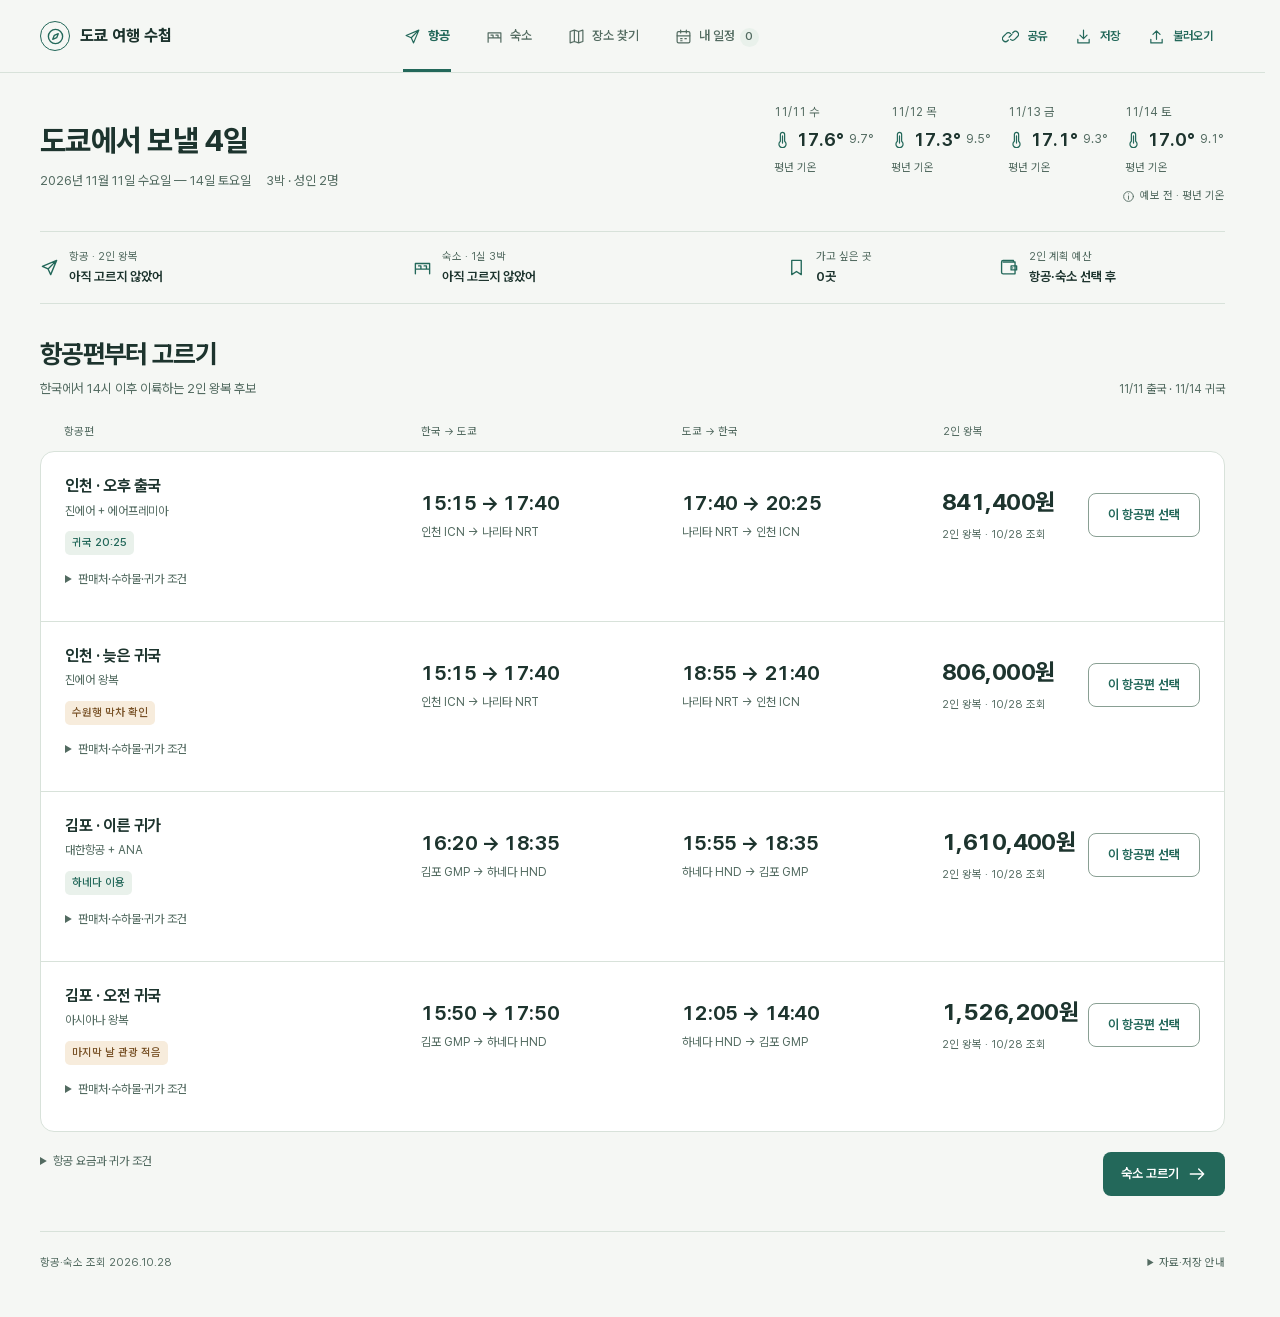
==== commit 58d3321c: "Improve Tokyo trip planning, maps, comparisons and sharing" ====
--- a/tokyo-choices.html
+++ b/tokyo-choices.html
@@ -1,18 +1,120 @@
-<!doctype html><html lang="ko"><head><meta charset="utf-8"><meta name="viewport" content="width=device-width,initial-scale=1"><meta name="theme-color" content="#236e64"><title>도쿄 여행 수첩 · 11월 11~14일</title><meta name="robots" content="noindex,nofollow"><meta name="description" content="도쿄 3박 4일. 항공과 2인 1실 호텔을 비교하고 식당·카페·명소를 골라 시간표를 만드는 여행 수첩."><link rel="stylesheet" href="assets/leaflet/leaflet.css"><link rel="stylesheet" href="tokyo-gallery-v4.css?v=5"><link rel="stylesheet" href="tokyo-map.css?v=5"><link rel="stylesheet" href="tokyo-library-v5.css?v=5"></head><body>
-<header class="top"><div class="wrap"><a class="brand" href="#weather">도쿄 3박 4일</a><nav aria-label="페이지 이동"><a href="#weather">날씨</a><a href="#flights">항공</a><a href="#places">숙소</a><a href="#map">지도</a><a href="#explore">장소 담기</a><a href="#plan">시간표</a></nav><div class="bottom-bar"><a href="#basket" id="bottom-count">담은 곳 0</a><span id="bottom-base">항공·숙소 선택 전</span><button id="bottom-build">일정 만들기</button></div></div></header>
-<main class="wrap"><section class="weather" id="weather" aria-labelledby="weather-title"><div><h2 id="weather-title">여행 기간 날씨</h2><p id="weather-status">실제 예보 확인 전 · 기상청 날짜별 평년값</p><p>아침저녁은 쌀쌀한 편이야. 얇은 옷을 겹쳐 입고 겉옷도 챙기면 좋아.</p><div class="weather-links"><button class="link-button" id="refresh-weather">예보 새로 확인</button><a class="small" id="weather-source" target="_blank" rel="noopener">날씨 자료</a></div></div><div class="weather-grid" id="weather-grid"></div></section>
-<section class="intro"><div><h1>도쿄에서 보낼 4일</h1></div><span class="trip-date">2026.11.11 수 — 14 토<br>3박 4일 · 2명</span></section>
-<section class="section" id="flights"><div class="section-head"><div><h2>항공편 비교</h2><p>오후 2시 이후 출발하는 2인 왕복 항공편</p></div><span class="count" id="flight-picked"></span></div><div class="flight-grid" id="flight-grid"></div><details class="flight-note"><summary>항공 요금 기준</summary><p>10/28 조회한 2인 왕복 표시가. 김포 161만 원은 특정 조합의 가격이야. 152.6만 원 조합은 귀국편이 12:05라 마지막 날 관광이 줄어. 실시간 재고·최종 결제액은 판매처에서 확인해야 해.</p></details></section>
-<section class="section" id="places"><div class="section-head"><div><h2>숙소 비교</h2><p>11/11 체크인 → 11/14 체크아웃 · 성인 2명 · 객실 1개</p></div><span class="count" id="hotel-count"></span></div><div class="hotel-budget-note"><strong>기본 조건 · 3박 합계 100만 원 이하</strong><span>2인 1실 · 표시된 별도 세금은 합산</span></div><div class="toolbar hotel-toolbar"><input id="hotel-search" class="search" placeholder="숙소 이름·동네 검색" aria-label="숙소 검색"><label class="field">지역<select id="hotel-area"></select></label><label class="field">3박 합계<select id="hotel-price"><option value="1000000">100만 원 이하</option><option value="800000">80만 원 이하</option><option value="all">전체 예산</option></select></label><label class="field">정렬<select id="hotel-sort"><option value="recommended">먼저 볼 숙소</option><option value="price">낮은 가격순</option><option value="facilities">시설 점수순</option><option value="rating">후기 평점순</option><option value="staff">응대 점수순</option></select></label><details class="hotel-extra"><summary>조건 더 보기</summary><div><label class="field">숙소 유형<select id="hotel-style"></select></label><label class="field">침대<select id="hotel-bed"><option value="all">전체</option><option value="twin">침대 2개 이상</option><option value="double">더블·퀸</option></select></label><label class="filter-check"><input id="hotel-clean" type="checkbox">청결 9.0 이상</label><label class="filter-check"><input id="hotel-fees" type="checkbox">추가요금 미확인 제외</label></div></details></div><p id="hotel-selection" class="hotel-selection" hidden></p><p id="hotel-status" class="status-message" role="status"></p><div class="hotel-grid" id="hotel-grid"></div><div class="more-row"><button class="btn secondary" id="more-hotels">숙소 더 보기</button></div><div class="compare-area" id="hotel-compare" hidden></div><details class="data-note"><summary>요금·사진·후기 기준</summary><p>10/28 Booking.com에서 조회한 11/11~14 성인 2명·객실 1개 요금이야. 회원가와 추가 세금 조건은 카드에 적었어. ‘추가요금 확인 전’은 최종 결제액이 아니야. 사진에는 다른 객실 유형과 공용 공간이 섞여 있어 예약할 방과 대조해야 해.</p><p>후기 점수는 Booking.com의 10점 척도. Google·네이버와 합산하지 않았어. 청결·시설·응대를 따로 보고 블로그와 구글 지도 원문도 열어볼 수 있어.</p></details><details class="other-stays"><summary>아파트·다른 예약처도 찾아보기</summary><div><a href="https://www.airbnb.co.kr/s/Tokyo--Japan/homes?checkin=2026-11-11&amp;checkout=2026-11-14&amp;adults=2&amp;room_types%5B%5D=Entire%20home%2Fapt" target="_blank" rel="noopener">에어비앤비 · 집 전체 · 성인 2명</a><a href="https://travel.rakuten.com/kor/ko-kr/" target="_blank" rel="noopener">라쿠텐 트래블</a></div><p>위 목록에는 금액을 확인한 아파트형 숙소도 있어. 다른 예약처는 청소비·서비스료를 포함한 최종 3박 금액으로 비교하면 돼.</p></details></section>
-<section class="section map-section" id="map" aria-labelledby="map-title">
-<div class="section-head"><div><h2 id="map-title">동네와 장소</h2><p id="map-count"></p></div><div class="map-home-actions"><button id="map-home">전체 위치</button><button id="map-hotel-focus" hidden>숙소 위치</button></div></div>
-<div class="map-tools"><div class="map-modes" aria-label="지도에 표시할 후보"><button data-map-mode="all" aria-pressed="true">모든 후보</button><button data-map-mode="selected" aria-pressed="false">담은 곳</button><button data-map-mode="route" aria-pressed="false">날짜별 동선</button></div><div id="map-legend" class="map-legend" aria-label="장소 종류"></div><div class="map-mobile-switch" aria-label="지도 화면 전환"><button data-map-surface="map" aria-pressed="true">지도</button><button data-map-surface="list" aria-pressed="false">목록</button></div></div>
-<div class="map-layout" id="map-layout" data-surface="map"><aside class="map-sidebar" aria-label="지도 장소 목록"><div class="map-search-fields"><input id="map-search" class="search" placeholder="이름·동네·음식 검색" aria-label="지도 장소 검색"><label class="field">동네<select id="map-area"></select></label><label class="filter-check"><input type="checkbox" id="map-budget" checked>숙소는 3박 100만 원 이하</label></div><div class="map-area-intro"><h3 id="map-side-title">도쿄 전체</h3><p id="map-side-desc"></p></div><ul class="map-list" id="map-list"></ul><button class="btn secondary map-more" id="map-more">후보 더 보기</button></aside><div class="map-stage"><div id="tokyo-map-canvas" class="tokyo-map-canvas"></div><div class="map-detail" id="map-detail" hidden></div><div class="map-selection-bar"><span id="map-base">숙소 선택 전</span><span id="map-selection-count">담은 곳 0</span></div></div></div>
-<div id="map-day-controls" class="map-day-controls" hidden><label>방문일 <select id="map-day"><option value="all">4일 모두</option><option value="0">11/11 수</option><option value="1">11/12 목</option><option value="2">11/13 금</option><option value="3">11/14 토</option></select></label><a href="#plan">시간표 보기</a></div><p class="map-status" id="map-status" role="status"></p><p class="map-tile-warning" id="map-tile-warning" hidden>배경 지도를 불러오지 못했어. 인터넷 연결을 확인하거나 구글 지도 링크를 이용해줘.</p>
-<details class="map-help"><summary>위치·동선 표시 기준</summary><p>색은 숙소·식당·카페·명소 구분. 숫자는 가까이 모인 후보 수야. 좌표를 확인한 시설은 핀으로, 아직 확인하지 못한 곳은 목록에 ‘동네 기준’으로 표시했어. 동선의 선은 방문 순서이며 실제 도로·철도 경로는 시간표의 길찾기에서 볼 수 있어.</p></details></section>
-<section class="section" id="explore"><div class="section-head"><div><h2>명소·식당·카페</h2><p>가고 싶은 곳부터 골라봐. 날짜는 나중에 정해도 돼.</p></div><span class="count" id="catalog-total"></span></div><details class="food-guide"><summary>음식 종류부터 고르기</summary><div class="food-chips" id="food-guide"></div></details><div class="catalog-layout"><div><div class="catalog-tabs" id="catalog-tabs"></div><div class="catalog-toolbar"><input class="search" id="place-search" aria-label="장소·메뉴 검색" placeholder="장소·메뉴 검색"><label class="field">지역<select id="place-area"></select></label><label class="field">종류·메뉴<select id="place-menu"></select></label><label class="field">날씨<select id="place-weather"><option value="all">실내·실외 모두</option><option value="indoor">비 오는 날 · 실내</option><option value="outdoor">산책 · 실외</option></select></label></div><div style="display:flex;gap:18px;flex-wrap:wrap"><label class="filter-check"><input type="checkbox" id="recommended-only">취향에 맞는 추천만</label><label class="filter-check"><input type="checkbox" id="japanese-only">일본어 현지 자료</label></div><div class="results-line"><span id="result-count"></span><div class="view-toggle" aria-label="목록 보기 방식"><button data-view="gallery" aria-pressed="true">갤러리</button><button data-view="list" aria-pressed="false">목록</button></div></div><div class="place-grid" id="place-grid"></div><div class="more-row"><button class="btn secondary" id="more-places">더 보기</button></div><details class="data-note"><summary>추천·후기 자료를 고른 기준</summary><p>‘취향 추천’은 네가 말한 건축·정원·예쁜 공간·식사 취향에 맞춘 후보야. ‘일본어 자료’는 실제 취재 기사, 지역 상점회, 관광협회, 매장 공식 안내를 읽고 골랐어. 현지 방문 빈도를 통계로 집계한 순위는 아니야.</p><p>Google 별점이 있는 곳은 확인한 수치와 출처를 그대로 표시했어. 새 후보의 별점을 임의로 만들지는 않았고, 일본어 소개·메뉴를 판단 근거로 붙였어. 음식 예산 범위는 계획용 추정이며 현재 메뉴 가격과 다를 수 있어.</p></details></div><aside class="basket" id="basket"><h3>담은 곳 <span id="basket-count">0</span></h3><details class="basket-help"><summary>날짜·우선순위</summary><p>날짜는 자동으로 두어도 돼. ‘꼭 가기’를 체크하면 먼저 배치해.</p></details><div class="basket-list" id="basket-list"></div><label class="field" style="width:100%;margin-bottom:14px">일정 취향<select id="plan-weather"><option value="balanced">산책·실내 골고루</option><option value="indoor">실내를 먼저 배치</option></select></label><button class="btn" id="build-plan">담은 곳으로 일정 만들기</button><div class="basket-status" id="basket-status" role="status"></div></aside></div></section>
-<section class="section" id="plan"><div class="section-head"><div><h2>4일 시간표</h2><p>담은 장소의 위치와 영업시간을 보고 만든 초안이야.</p></div></div><div id="plan-content"></div><div class="budget-controls" id="budget-controls"><label>하루 1인 식비 예산<input type="number" id="food-budget" value="70000" min="20000" max="300000" step="5000"> 원</label><p id="budget-total"></p></div><div class="plan-actions"><button class="btn secondary" id="copy-plan">시간표 복사</button><button class="btn secondary" id="download-plan">선택·시간표 저장</button><button class="btn secondary" id="import-selection">선택 불러오기</button><input type="file" id="selection-file" accept="application/json,.json" hidden><button class="btn secondary" id="print-plan">인쇄 / PDF</button></div><p id="action-status" class="status-message" role="status"></p><details id="summary-export"><summary class="small">복사용 텍스트 보기</summary><textarea class="export-text" id="selection-text" readonly aria-label="선택과 시간표 복사용 텍스트"></textarea></details></section>
-<section class="section source-section"><details class="global-notes"><summary>알아두면 좋은 운영·교통 정보</summary><p>명소는 이번 날짜에 열리는지 확인한 범위에서 배치했어. 기상·임시 휴무·예약 재고는 별도라 생성된 시각이 예약을 뜻하지는 않아. ‘영업 확인’ 표시는 정확한 운영시간을 다시 확인해야 하는 후보야.</p><p>인천에서 성수는 6013, 수원은 4000·4100 등을 비교해. 4100은 11/1 시간표가 바뀌므로 11/14 막차·좌석을 확인해야 해. 늦은 귀국편은 버스 연결을 먼저 확인하는 게 좋아.</p><p>11월 중순에 단풍이 절정일지는 아직 몰라. 이때 날짜가 맞는 행사로는 신주쿠교엔 국화 전시(11/15까지)와 마루노우치 홀리데이(11/12부터)가 있어.</p><a href="https://www.airportbus.or.kr/bus/schedule.php?area=gyeonggi" target="_blank" rel="noopener">경기행 공항버스</a><a href="https://www.airportlimousine.co.kr/sub/sub01.php" target="_blank" rel="noopener">6013 공항리무진</a><a href="https://open-meteo.com/en/docs" target="_blank" rel="noopener">예보 자료 · Open-Meteo</a></details></section>
-</main><footer class="wrap"><span>자료 확인 2026.10.28 · 사진·예보는 인터넷 연결 필요</span><span>선택과 일정은 이 브라우저에 저장돼</span></footer>
-<dialog class="dialog" id="photo-dialog" aria-labelledby="gallery-title"><div class="dialog-head"><strong id="gallery-title"></strong><button id="gallery-close">닫기</button></div><img class="dialog-photo" id="gallery-image" src="https://www.gotokyo.org/en/spot/15/images/main.webp" alt="센소지 공식 사진"><p class="photo-error" id="gallery-error" hidden>사진을 불러오지 못했어. 아래 출처에서 볼 수 있어.</p><div class="gallery-thumbs" id="gallery-thumbs" aria-label="사진 목록"></div><div class="dialog-foot"><div><p id="gallery-caption"></p><p id="gallery-credit"></p><a id="gallery-source" target="_blank" rel="noopener">사진 출처</a> <a id="gallery-license" target="_blank" rel="noopener" hidden>이용 허락 조건</a></div><div class="gallery-controls"><button id="gallery-prev">이전</button><span id="gallery-count"></span><button id="gallery-next">다음</button></div></div></dialog>
-<script src="assets/leaflet/leaflet.js"></script><script src="tokyo-map-data.js?v=5"></script><script src="tokyo-data-v4.js?v=5"></script><script src="tokyo-planner-v4.js"></script><script src="tokyo-gallery-v4.js?v=5"></script><script src="tokyo-enhancements-v5.js?v=5"></script><script src="tokyo-map-v5.js?v=5"></script></body></html>
+<!doctype html>
+<html lang="ko">
+<head>
+  <meta charset="utf-8">
+  <meta name="viewport" content="width=device-width,initial-scale=1">
+  <meta name="theme-color" content="#205f55">
+  <meta name="robots" content="noindex,nofollow">
+  <meta name="description" content="도쿄 3박 4일 여행 수첩. 2인 항공과 3박 호텔을 비교하고 명소·식당·카페를 골라 나만의 시간표를 만들어요.">
+  <title>도쿄 여행 수첩 · 11월 11–14일</title>
+  <link rel="preload" href="assets/PretendardVariable.woff2" as="font" type="font/woff2" crossorigin>
+  <link rel="stylesheet" href="assets/leaflet/leaflet.css">
+  <link rel="stylesheet" href="tokyo-v6.css?v=6">
+  <link rel="stylesheet" href="tokyo-map-v6.css?v=6">
+  <script src="assets/leaflet/leaflet.js" defer></script>
+  <script src="tokyo-map-data.js?v=6" defer></script>
+  <script src="tokyo-data-v6.js?v=6" defer></script>
+  <script src="tokyo-state-v6.js?v=6" defer></script>
+  <script src="tokyo-planner-v6.js?v=6" defer></script>
+  <script src="tokyo-map-v6.js?v=6" defer></script>
+  <script src="tokyo-app-v6.js?v=6" defer></script>
+</head>
+<body>
+  <a class="skip-link" href="#workbench">본문으로 이동</a>
+  <header class="app-header">
+    <div class="shell header-inner">
+      <a class="brand" href="#flights" aria-label="도쿄 여행 수첩 처음으로"><span class="brand-symbol" data-icon="compass"></span><span>도쿄 여행 수첩</span></a>
+      <nav class="main-nav" aria-label="여행 계획 메뉴">
+        <a href="#flights" data-nav="flights"><span data-icon="plane"></span><span>항공</span></a>
+        <a href="#places" data-nav="hotels"><span data-icon="bed"></span><span>숙소</span></a>
+        <a href="#map" data-nav="explore"><span data-icon="map"></span><span>장소 찾기</span></a>
+        <a href="#plan" data-nav="plan"><span data-icon="calendar"></span><span>내 일정 <span class="nav-count" id="nav-count">0</span></span></a>
+      </nav>
+      <div class="header-actions">
+        <button class="button plain compact" data-action="share" aria-label="선택한 장소와 일정 공유"><span data-icon="link"></span><span class="action-label">공유</span></button>
+        <button class="button plain compact" data-action="export" aria-label="선택과 시간표 파일 저장"><span data-icon="download"></span><span class="action-label">저장</span></button>
+        <button class="button plain compact" data-action="import" aria-label="저장한 선택 파일 불러오기"><span data-icon="upload"></span><span class="action-label">불러오기</span></button>
+      </div>
+    </div>
+  </header>
+
+  <main class="shell">
+    <section class="trip-heading" aria-labelledby="trip-title">
+      <div><h1 id="trip-title">도쿄에서 보낼 4일</h1><p>2026년 11월 11일 수요일 — 14일 토요일 <span>3박 · 성인 2명</span></p></div>
+      <div class="weather-area" id="weather" aria-label="도쿄 여행 기간 날씨">
+        <div class="weather-days" id="weather-days"></div>
+        <details class="weather-info"><summary><span data-icon="info"></span><span id="weather-status">예보·평년 기온</span></summary><div><p id="weather-explanation"></p><p>겹쳐 입을 얇은 옷과 아침저녁에 걸칠 겉옷을 챙기면 좋아.</p><div class="text-links"><button class="text-button" data-action="weather">예보 새로 확인</button><a href="https://www.data.jma.go.jp/stats/etrn/view/nml_sfc_d.php?block_no=47662&amp;month=11&amp;prec_no=44" target="_blank" rel="noopener">기상청 평년값</a><a href="https://open-meteo.com/en/docs" target="_blank" rel="noopener">예보 출처</a></div></div></details>
+      </div>
+    </section>
+
+    <div id="incoming-share" class="incoming-share" hidden></div>
+    <details class="trip-summary" id="trip-summary" open><summary>여행 선택 현황 <span id="summary-progress"></span></summary><div class="summary-items" id="summary-items"></div></details>
+
+    <div id="workbench" class="workbench" tabindex="-1">
+      <section id="flights" class="page-panel" data-panel="flights" aria-labelledby="flight-title">
+        <div class="panel-heading"><div><h2 id="flight-title" tabindex="-1">항공편부터 고르기</h2><p>한국에서 14시 이후 이륙하는 2인 왕복 후보</p></div><span class="caption">11/11 출국 · 11/14 귀국</span></div>
+        <div class="flight-table-head" aria-hidden="true"><span>항공편</span><span>한국 → 도쿄</span><span>도쿄 → 한국</span><span>2인 왕복</span><span></span></div>
+        <div class="flight-list" id="flight-list"></div>
+        <div class="flight-bottom"><details class="source-note"><summary>항공 요금과 귀가 조건</summary><p>10/28 조회한 2인 왕복 표시가야. 판매처·수하물·카드 조건에 따라 결제액이 달라져. 김포 가격은 아래 특정 조합의 견적이야.</p><p>21:40 인천 도착 편은 입국·수하물 수령 후 수원행 막차와 겹칠 수 있어. 성수와 수원시청행 공항버스의 11월 시간표·좌석을 먼저 확인해야 해.</p><div class="text-links"><a href="https://www.airportlimousine.co.kr/sub/sub01.php" target="_blank" rel="noopener">성수 · 6013</a><a href="https://www.airportbus.or.kr/bus/schedule.php?area=gyeonggi" target="_blank" rel="noopener">수원 · 경기공항버스</a></div></details><a class="button primary next-link" href="#places">숙소 고르기 <span data-icon="arrow-right"></span></a></div>
+      </section>
+
+      <section id="places" class="page-panel" data-panel="hotels" aria-labelledby="hotel-title" hidden>
+        <div class="panel-heading"><div><h2 id="hotel-title" tabindex="-1">3박을 편하게 보낼 숙소</h2><p>11/11 체크인 → 11/14 체크아웃 · 성인 2명 · 객실 1개</p></div><span class="count-label" id="hotel-count"></span></div>
+        <div class="current-hotel" id="current-hotel" hidden></div>
+        <div class="filter-panel">
+          <div class="hotel-filters"><label class="search-field"><span>숙소 검색</span><span class="search-wrap"><span data-icon="search"></span><input type="search" id="hotel-search" placeholder="이름·동네" autocomplete="off"></span></label><label>동네<select id="hotel-area"></select></label><label>3박 합계<select id="hotel-budget"><option value="1000000">100만 원 이하</option><option value="800000">80만 원 이하</option><option value="600000">60만 원 이하</option><option value="all">전체 예산</option></select></label><label>정렬<select id="hotel-sort"><option value="recommended">먼저 볼 숙소</option><option value="price">낮은 가격순</option><option value="rating">후기 평점순</option><option value="facilities">시설 점수순</option><option value="staff">응대 점수순</option></select></label></div>
+          <div class="filter-second"><label class="check-chip"><input type="checkbox" id="hotel-twin">침대 2개 이상</label><label class="check-chip"><input type="checkbox" id="hotel-clean">청결 9점 이상</label><details class="advanced-filter"><summary>조건 더 보기 <span data-icon="chevron-down"></span></summary><div><label>숙소 유형<select id="hotel-style"></select></label><label class="check-chip"><input type="checkbox" id="hotel-fees">추가요금 미확인 제외</label></div></details><button class="text-button reset-filter" data-action="reset-hotels">초기화</button></div>
+        </div>
+        <div class="hotel-compare" id="hotel-compare" hidden></div>
+        <div class="hotel-grid" id="hotel-grid"></div>
+        <div class="more-row"><button class="button secondary" id="more-hotels" data-action="more-hotels">숙소 더 보기</button></div>
+        <div class="section-notes"><details class="source-note"><summary>요금·객실·후기 기준</summary><p>모든 금액은 10/28 조회한 2인 1실·3박 표시 합계야. 확인된 별도 세금은 더했고 회원가와 추가요금 미확인 조건을 따로 적었어.</p><p>평점은 Booking.com의 10점 척도이며 Google·네이버와 합산하지 않았어. 사진에는 다른 객실 유형과 공용 시설이 섞여 있어 실제 예약할 방과 대조해야 해.</p></details><details class="source-note"><summary>다른 숙박도 찾아보기</summary><div class="text-links"><a href="https://www.airbnb.co.kr/s/Tokyo--Japan/homes?checkin=2026-11-11&amp;checkout=2026-11-14&amp;adults=2&amp;room_types%5B%5D=Entire%20home%2Fapt" target="_blank" rel="noopener">에어비앤비 · 집 전체 · 2명</a><a href="https://travel.rakuten.com/kor/ko-kr/" target="_blank" rel="noopener">라쿠텐 트래블</a></div><p>청소비·서비스료를 포함한 최종 3박 합계로 비교하면 돼.</p></details></div>
+      </section>
+
+      <section id="map" class="page-panel" data-panel="explore" aria-labelledby="explore-title" hidden>
+        <span id="explore" class="anchor-target"></span>
+        <div class="panel-heading"><div><h2 id="explore-title" tabindex="-1">가고 싶은 도쿄를 담아두기</h2><p id="catalog-count"></p></div><div class="segmented" aria-label="장소 보기 방식"><button data-action="surface" data-value="gallery" aria-pressed="false"><span data-icon="grid"></span>사진</button><button data-action="surface" data-value="map" aria-pressed="true"><span data-icon="map"></span>지도</button></div></div>
+        <div class="explore-filters filter-panel">
+          <div class="catalog-kinds" id="catalog-kinds" aria-label="장소 종류"></div>
+          <div class="catalog-fields"><label class="search-field"><span>장소 검색</span><span class="search-wrap"><span data-icon="search"></span><input type="search" id="place-search" placeholder="이름·음식·동네" autocomplete="off"></span></label><label>동네<select id="place-area"></select></label><label>종류·메뉴<select id="place-menu"></select></label><label>실내·실외<select id="place-setting"><option value="all">모두</option><option value="indoor">실내</option><option value="outdoor">산책·실외</option></select></label></div>
+          <div class="filter-second"><label class="check-chip"><input type="checkbox" id="place-recommended">취향 추천</label><label class="check-chip"><input type="checkbox" id="place-selected">담은 곳만</label><details class="advanced-filter"><summary>더 고르기 <span data-icon="chevron-down"></span></summary><div><label>사진<select id="place-photo"><option value="all">모두</option><option value="any">사진 있는 곳</option><option value="editorial">취재·여행자 사진</option></select></label><label class="check-chip"><input type="checkbox" id="map-hotels">지도에 숙소 후보도 표시</label></div></details><button class="text-button reset-filter" data-action="reset-places">초기화</button></div>
+        </div>
+        <div class="explore-result-bar"><span id="place-count" role="status" aria-live="polite" aria-atomic="true"></span><button class="text-button" data-action="show-collection">담은 곳 <span id="library-picked">0</span> <span data-icon="arrow-right"></span></button></div>
+        <div id="gallery-surface"><details class="food-guide"><summary>도쿄에서 먹어볼 음식</summary><div class="food-guide-grid" id="food-guide"></div></details><div class="place-grid" id="place-grid"></div><div class="more-row"><button class="button secondary" id="more-places" data-action="more-places">장소 더 보기</button></div></div>
+        <div id="map-surface">
+          <div class="map-mode-bar"><div class="segmented small" aria-label="지도 후보 범위"><button data-action="map-scope" data-value="all" aria-pressed="true">모든 후보</button><button data-action="map-scope" data-value="selected" aria-pressed="false">담은 곳</button><button data-action="map-scope" data-value="route" aria-pressed="false">날짜별 동선</button></div><div class="map-camera-actions"><button class="button plain compact" data-action="map-fit"><span data-icon="expand"></span>전체 위치</button><button class="button plain compact" data-action="map-hotel"><span data-icon="bed"></span>내 숙소</button></div></div>
+          <div class="route-controls" id="route-controls" hidden><label>방문일<select id="route-day"></select></label><a href="#plan" class="text-button">시간표로 돌아가기 <span data-icon="arrow-right"></span></a><p id="route-status"></p></div>
+          <div class="mobile-map-switch segmented" aria-label="모바일 지도 화면"><button data-action="map-mobile" data-value="map" aria-pressed="true">지도</button><button data-action="map-mobile" data-value="list" aria-pressed="false">목록</button></div>
+          <div class="map-workspace" id="map-workspace" data-mobile="map">
+            <aside class="map-results" aria-label="지도와 같은 후보 목록"><div class="map-area-copy" id="map-area-copy"></div><div id="map-results-list"></div><button class="button secondary" data-action="more-map" id="more-map">후보 더 보기</button></aside>
+            <div class="map-stage"><div id="tokyo-map-canvas"></div><div id="map-peek" class="map-peek" hidden></div><div class="map-key"><span><i class="key-dot hotel"></i>숙소</span><span><i class="key-dot food"></i>식당</span><span><i class="key-dot cafe"></i>카페</span><span><i class="key-dot spot"></i>명소</span><span id="map-base"></span></div></div>
+          </div>
+          <details class="source-note map-source-note"><summary>위치와 동선 표시 기준</summary><p>시설 좌표를 확인한 곳은 핀으로 표시해. 좌표 미확인 후보는 목록에 ‘동네 기준’으로 적었어. 선은 방문 순서이며 실제 도로·철도 경로는 시간표의 길찾기에서 볼 수 있어.</p></details>
+        </div>
+        <div class="collection-callout" id="collection-callout"><div><strong id="collection-callout-title">가고 싶은 곳을 담으면 내 일정에 모여.</strong><p id="collection-callout-copy"></p></div><button class="button primary" data-action="show-collection">내 일정으로 <span data-icon="arrow-right"></span></button></div>
+        <details class="source-note"><summary>장소와 추천을 고른 기준</summary><p>‘취향 추천’은 건축·정원·예쁜 공간·식사 취향에 맞춘 후보야. 일본어 매장 안내와 취재·관광 자료를 참고했으며 현지 방문자 수로 집계한 순위는 아니야.</p><p>확인한 별점은 원 출처와 척도를 표시해. 숫자가 없는 곳의 평점을 임의로 만들지 않았어. 음식 예산은 메뉴 기준 또는 계획용 추정이며 현재 가격과 다를 수 있어.</p></details>
+      </section>
+
+      <section id="plan" class="page-panel" data-panel="plan" aria-labelledby="plan-title" hidden>
+        <span id="basket" class="anchor-target"></span>
+        <div class="panel-heading"><div><h2 id="plan-title" tabindex="-1">우리의 4일 시간표</h2><p id="plan-summary">담은 장소의 위치와 영업시간을 맞춰볼게.</p></div><button class="button primary" data-action="build-plan" id="build-plan"><span data-icon="calendar"></span>일정 만들기</button></div>
+        <div id="plan-error" class="inline-error" role="alert" hidden></div>
+        <div class="plan-workspace">
+          <aside class="plan-collection"><details id="collection-details" open><summary><span>담은 곳 <strong id="basket-count">0</strong></span><span data-icon="chevron-down"></span></summary><div class="collection-settings"><label>일정 취향<select id="plan-weather"><option value="balanced">산책·실내 골고루</option><option value="indoor">실내를 먼저 배치</option></select></label><div class="text-links"><a href="#explore">장소 더 담기</a><button class="text-button" data-action="clear-collection" id="clear-collection">담은 곳 비우기</button></div></div><div id="basket-list"></div></details></aside>
+          <div class="plan-main"><div id="stale-plan" class="stale-notice" hidden></div><nav id="day-tabs" class="day-tabs" aria-label="날짜별 시간표"></nav><div id="plan-content"></div><div id="unplaced-content"></div><div class="plan-actions"><button class="button secondary" data-action="route-map"><span data-icon="map"></span>이날 동선 지도</button><button class="button secondary" data-action="copy-plan"><span data-icon="copy"></span>시간표 복사</button><button class="button secondary" data-action="print"><span data-icon="print"></span>인쇄 · PDF</button></div></div>
+        </div>
+        <section class="budget-section" aria-labelledby="budget-title"><div class="panel-heading"><div><h3 id="budget-title">2인 여행 예산</h3><p>항공·숙소는 표시가, 나머지는 직접 조절하는 계획 예산이야.</p></div><strong class="budget-grand" id="budget-grand"></strong></div><div class="budget-breakdown" id="budget-breakdown"></div><details class="budget-adjust"><summary>식비·교통·관람 예산 조절</summary><div class="budget-inputs"><label>하루 식비 · 1인<input type="number" id="food-budget" min="0" max="1000000" step="5000" inputmode="numeric"></label><label>전체 교통비 · 1인<input type="number" id="travel-budget" min="0" max="1000000" step="5000" inputmode="numeric"></label><label>전체 관람비 · 1인<input type="number" id="ticket-budget" min="0" max="1000000" step="5000" inputmode="numeric"></label><label>기타 비용 · 2인<input type="number" id="extra-budget" min="0" max="1000000" step="5000" inputmode="numeric"></label></div><p>단위는 원. 식비는 4일 × 2명으로 계산해. 쇼핑과 보험·통신은 기타 비용에 넣어줘.</p></details><p class="caption" id="budget-caveat"></p></section>
+      </section>
+    </div>
+    <section class="print-only" id="print-content"></section>
+    <footer class="app-footer"><span>항공·숙소 조회 2026.10.28</span><details id="sources"><summary>자료·저장 안내</summary><p>선택과 일정은 이 브라우저에 저장돼. 파일 저장·불러오기로 옮길 수 있고 공유 링크에는 고른 항공·숙소·장소와 예산이 들어가.</p><p>사진은 각 갤러리에서 출처를 확인할 수 있어. 예보와 외부 사진은 인터넷 연결이 필요해. 지도 © OpenStreetMap contributors · Leaflet. 글꼴 Pretendard.</p></details></footer>
+  </main>
+
+  <dialog class="detail-dialog" id="detail-dialog" aria-labelledby="detail-title"><div class="detail-top"><span id="detail-kind"></span><button class="button plain compact" data-action="close-detail"><span data-icon="close"></span>닫기</button></div><div id="detail-content"></div><div id="detail-footer" class="detail-footer"></div></dialog>
+  <dialog class="photo-dialog" id="photo-dialog" aria-labelledby="photo-title"><div class="photo-dialog-header"><h2 id="photo-title"></h2><button class="button plain compact" data-action="close-photo"><span data-icon="close"></span>닫기</button></div><div class="photo-stage"><p id="photo-error" hidden>사진을 불러오지 못했어. 아래 출처에서 확인할 수 있어.</p></div><div id="photo-thumbs" class="photo-thumbs"></div><div class="photo-dialog-footer"><div id="photo-caption"></div><div class="photo-navigation"><button class="button secondary compact" data-action="photo-prev" aria-label="이전 사진"><span data-icon="chevron-left"></span></button><span id="photo-count"></span><button class="button secondary compact" data-action="photo-next" aria-label="다음 사진"><span data-icon="chevron-right"></span></button></div></div></dialog>
+  <dialog class="share-dialog" id="share-dialog" aria-labelledby="share-title"><div class="dialog-heading"><h2 id="share-title">같이 고르기</h2><button class="button plain compact" data-action="close-share"><span data-icon="close"></span>닫기</button></div><p>고른 항공·숙소·장소와 예산을 링크로 보낼 수 있어.</p><label>공유 링크<textarea id="share-url" rows="3" readonly></textarea></label><button class="button primary" data-action="copy-share">링크 복사 <span data-icon="copy"></span></button><p class="caption">상대가 바꾼 선택은 각자 브라우저에 저장돼.</p></dialog>
+  <input type="file" id="selection-file" accept="application/json,.json" hidden>
+  <div class="toast" id="toast" role="status" aria-live="polite" aria-atomic="true" hidden><span id="toast-text"></span><button data-action="undo" id="toast-undo" hidden>되돌리기</button><button data-action="dismiss-toast" class="toast-close" aria-label="알림 닫기"><span data-icon="close"></span></button></div>
+  <noscript><div class="noscript-note">장소 선택과 지도를 사용하려면 브라우저에서 JavaScript를 켜줘.</div></noscript>
+</body>
+</html>
--- a/tokyo-v6.css
+++ b/tokyo-v6.css
@@ -0,0 +1,28 @@
+@font-face{font-family:Pretendard;src:url('assets/PretendardVariable.woff2') format('woff2-variations');font-weight:100 900;font-style:normal;font-display:swap}
+.sr-only{position:absolute;width:1px;height:1px;padding:0;margin:-1px;overflow:hidden;clip-path:inset(50%);white-space:nowrap;border:0}.facility-heading{margin:18px 0 9px}.plan-source{margin-top:20px}.detail-score dt{font-size:12px;color:var(--muted)}
+:root{--paper:#f5f7f4;--surface:#fff;--ink:#1d342e;--muted:#536b61;--accent:#23685a;--accent-dark:#174b40;--soft:#e9f1eb;--line:#d8e2da;--control:#899f93;--warm:#f7ecdc;--warning:#785126;--danger:#9b3c34;--focus:#266ba4;--radius:14px;--header:72px;--shadow:0 12px 40px #16352b24;--tokyo-map-height:clamp(400px,64dvh,650px)}
+*{box-sizing:border-box}html{scroll-padding-top:90px;scrollbar-gutter:stable}body{margin:0;background:var(--paper);color:var(--ink);font:15px/1.65 Pretendard,-apple-system,BlinkMacSystemFont,'Segoe UI',sans-serif;word-break:keep-all}button,input,select,textarea{font:inherit;color:inherit}button,input,select,textarea,a,summary{outline-offset:4px}button:focus-visible,input:focus-visible,select:focus-visible,textarea:focus-visible,a:focus-visible,summary:focus-visible,[tabindex]:focus-visible{outline:3px solid var(--focus)}button{cursor:pointer;touch-action:manipulation}button:disabled{cursor:not-allowed;opacity:.45}a{color:var(--accent);text-underline-offset:4px}button,a{-webkit-tap-highlight-color:#23685a1a}button:active{filter:brightness(.94)}input,textarea{caret-color:var(--accent)}::selection{background:#dcebaa;color:var(--ink)}h1,h2,h3,h4,p,ul,ol,dl,dd{margin:0}h1,h2,h3,h4{line-height:1.35;letter-spacing:-.025em;text-wrap:balance}h1{font-size:30px;font-weight:730}h2{font-size:26px;font-weight:710}h3{font-size:20px;font-weight:670}h4{font-size:16px}img{max-width:100%;display:block}svg.icon{width:20px;height:20px;flex-shrink:0;vertical-align:middle;display:inline-block}button>svg,a>svg{pointer-events:none}[data-icon]{display:inline-flex;align-items:center;justify-content:center;flex-shrink:0}[hidden]{display:none!important}summary{cursor:pointer}label{display:flex;flex-direction:column;gap:6px;font-size:12px;font-weight:540;color:var(--muted)}input[type=search],input[type=number],select,textarea{width:100%;max-width:100%;min-width:0;border:1px solid var(--control);background:#fff;border-radius:8px;padding:10px 12px;min-height:44px;color:var(--ink);font-size:14px;line-height:1.5}input::placeholder,textarea::placeholder{color:var(--muted);opacity:1}input[type=checkbox]{width:18px;height:18px;min-width:18px;accent-color:var(--accent);margin:0}select{padding-right:28px}button{min-height:44px}button:disabled:hover{filter:none}.shell{width:min(100%,1408px);padding:0 40px;margin:auto}.skip-link{position:fixed;top:-100px;left:20px;z-index:5000;background:var(--ink);color:#fff;padding:12px 18px;border-radius:8px}.skip-link:focus{top:12px}.caption{font-size:12px;color:var(--muted)}.button{display:inline-flex;align-items:center;justify-content:center;gap:8px;min-height:44px;padding:10px 17px;border:1px solid transparent;border-radius:8px;font-size:13px;font-weight:620;line-height:1.5;text-decoration:none;background:none;white-space:nowrap;transition:background .16s,border-color .16s,color .16s}.button.primary{background:var(--accent);color:#fff}.button.primary:hover{background:var(--accent-dark)}.button.secondary{background:#fff;border-color:var(--control);color:var(--accent)}.button.secondary:hover{background:var(--soft)}.button.plain{background:transparent;color:var(--accent)}.button.plain:hover{background:var(--soft)}.button.compact{padding:8px 11px}.button.is-selected{background:var(--soft);color:var(--accent);border-color:var(--accent)}.text-button{display:inline-flex;align-items:center;justify-content:center;gap:6px;min-height:40px;border:0;background:none;padding:5px 0;color:var(--accent);font-size:12px;text-underline-offset:4px;cursor:pointer;text-decoration:underline}.text-button .icon{width:16px;height:16px}.text-links{display:flex;align-items:center;gap:8px 18px;flex-wrap:wrap}.text-links a{font-size:12px;min-height:36px;display:inline-flex;align-items:center}.tag{display:inline-flex;align-items:center;gap:4px;max-width:100%;padding:3px 7px;border-radius:5px;font-size:11px;line-height:1.6;font-weight:530;color:var(--accent);background:var(--soft)}.tag.warm{background:var(--warm);color:var(--warning)}.tag.neutral{background:#f0f3f0;color:var(--muted)}.tag svg{width:13px;height:13px}.tags{display:flex;gap:5px;flex-wrap:wrap}.app-header{position:sticky;top:0;z-index:1000;background:var(--paper);border-bottom:1px solid var(--line)}.header-inner{display:flex;align-items:center;justify-content:space-between;gap:22px;min-height:var(--header)}.brand{display:inline-flex;align-items:center;gap:10px;text-decoration:none;font-weight:740;color:var(--ink);font-size:16px;white-space:nowrap}.brand-symbol{width:30px;height:30px;border:1px solid var(--accent);border-radius:50%;color:var(--accent)}.brand-symbol .icon{width:19px;height:19px}.main-nav{display:flex;align-items:stretch;gap:6px;align-self:stretch}.main-nav>a{position:relative;display:flex;align-items:center;justify-content:center;gap:7px;min-height:56px;padding:10px 15px;font-size:13px;font-weight:560;text-decoration:none;color:var(--muted);white-space:nowrap}.main-nav>a[aria-current=page]{color:var(--accent);font-weight:720}.main-nav>a[aria-current=page]:after{position:absolute;content:'';height:3px;background:var(--accent);bottom:0;left:14px;right:14px}.main-nav .icon{width:17px;height:17px}.nav-count{display:inline-flex;align-items:center;justify-content:center;min-width:19px;height:19px;border-radius:50%;font-size:11px;font-variant-numeric:tabular-nums;background:var(--soft);margin-left:2px}.header-actions{display:flex;align-items:center;gap:4px}.header-actions .button{font-size:12px}.header-actions .icon{width:17px;height:17px}.trip-heading{display:grid;grid-template-columns:minmax(270px,1fr) auto;align-items:center;gap:28px;padding:30px 0 23px}.trip-heading>div>p{margin-top:9px;font-size:13px;color:var(--muted)}.trip-heading>div>p>span{display:inline-block;margin-left:12px}.weather-area{min-width:375px}.weather-days{display:grid;grid-template-columns:repeat(4,1fr);gap:17px}.weather-day{font-variant-numeric:tabular-nums}.weather-date{font-size:12px;color:var(--muted);display:block}.weather-reading{display:flex;align-items:center;gap:5px;margin-top:2px}.weather-reading .icon{width:17px;height:17px;color:var(--accent)}.weather-reading strong{font-size:18px;font-weight:650}.weather-reading small{font-size:12px;color:var(--muted)}.weather-type{font-size:11px;color:var(--muted)}.weather-info{position:relative;margin-top:5px;font-size:11px;color:var(--muted)}.weather-info summary{display:flex;align-items:center;gap:5px;min-height:24px;list-style:none;justify-content:flex-end}.weather-info summary .icon{width:13px;height:13px}.weather-info>div{position:absolute;right:0;z-index:20;width:390px;max-width:85vw;background:#fff;border:1px solid var(--line);border-radius:12px;padding:17px 20px;box-shadow:var(--shadow);font-size:12px}.weather-info p+p{margin-top:8px}.weather-info .text-links{margin-top:8px}.trip-summary{border-top:1px solid var(--line);border-bottom:1px solid var(--line);margin-bottom:32px}.trip-summary>summary{display:none;list-style:none;min-height:44px;font-size:12px;font-weight:650}.summary-items{display:grid;grid-template-columns:1.25fr 1.25fr .68fr .8fr;padding:14px 0;gap:22px}.summary-item{display:flex;align-items:center;gap:10px;min-width:0;min-height:43px;text-align:left;background:none;border:0;padding:0;font-size:13px}.summary-item>.icon{width:19px;height:19px;color:var(--accent)}.summary-item>span{display:block;min-width:0}.summary-item small{font-size:11px;color:var(--muted);display:block}.summary-item strong{font-size:13px;font-weight:620;display:block;overflow:hidden;text-overflow:ellipsis;white-space:nowrap}.summary-item .summary-mini{font-size:11px;font-weight:400;color:var(--muted)}.incoming-share{padding:20px 24px;border:1px solid var(--accent);border-radius:12px;background:var(--soft);margin-bottom:22px;font-size:13px}.incoming-share h2{font-size:19px;margin-bottom:5px}.incoming-share .incoming-actions{display:flex;flex-wrap:wrap;gap:8px;margin-top:13px}.workbench{min-height:52vh;outline:0!important}.page-panel{scroll-margin-top:90px}.panel-heading{display:flex;align-items:flex-end;justify-content:space-between;gap:20px;margin-bottom:23px}.panel-heading p{font-size:13px;color:var(--muted);margin-top:7px}.panel-heading>.caption,.count-label{font-size:12px;color:var(--muted);white-space:nowrap}.panel-heading>div{min-width:0}.panel-heading h2:focus{outline-offset:8px}.source-note{font-size:12px;color:var(--muted)}.source-note>summary{min-height:36px}.source-note p{max-width:85ch;margin-top:8px}.section-notes{display:flex;gap:15px 40px;align-items:flex-start;flex-wrap:wrap;margin-top:22px}.section-notes>.source-note{flex:1;min-width:260px}.empty-state{padding:38px 25px;grid-column:1/-1;background:var(--soft);border-radius:12px;text-align:center;color:var(--muted);font-size:14px}.empty-state h3{font-size:21px;color:var(--ink);margin-bottom:7px}.empty-state p{max-width:55ch;margin:0 auto 15px}.empty-state>.icon{width:32px;height:32px;color:var(--accent);margin-bottom:12px}.empty-state .empty-actions{display:flex;justify-content:center;gap:8px;flex-wrap:wrap}.more-row{display:flex;justify-content:center;margin-top:25px}.inline-error{padding:15px 18px;background:#fff0e9;color:#873c27;border-radius:9px;font-size:13px;margin-bottom:20px}.inline-error a{color:inherit;font-weight:650}.inline-error .text-links{margin-top:8px}.anchor-target{display:block;position:relative;top:-90px;visibility:hidden;height:0}.segmented{display:inline-flex;align-items:center;padding:3px;border:1px solid var(--line);border-radius:9px;gap:3px;background:var(--surface);flex-shrink:0}.segmented>button{display:flex;justify-content:center;align-items:center;gap:6px;min-height:40px;padding:8px 15px;border:0;border-radius:6px;background:transparent;font-size:13px;color:var(--muted)}.segmented>button[aria-pressed=true]{background:var(--accent);color:#fff}.segmented.small>button{font-size:12px;padding:7px 12px}.segmented .icon{width:17px;height:17px}
+
+/* Flight comparison is a compact set of parallel rows. */
+.flight-table-head,.flight-row{display:grid;grid-template-columns:minmax(175px,1.4fr) 1fr 1fr 126px 112px;align-items:center;gap:20px}.flight-table-head{padding:0 24px 10px;font-size:11px;color:var(--muted)}.flight-list{background:#fff;border:1px solid var(--line);border-radius:var(--radius);overflow:hidden}.flight-row{padding:23px 24px;border-bottom:1px solid var(--line);position:relative}.flight-row:last-child{border-bottom:0}.flight-row.selected{background:#edf4ef}.flight-row h3{font-size:16px;font-weight:670}.flight-airlines{font-size:12px;color:var(--muted);margin-top:5px}.flight-caption{margin-top:8px}.flight-leg strong{display:block;font-variant-numeric:tabular-nums;font-weight:650;font-size:20px;letter-spacing:-.02em;white-space:nowrap}.flight-leg small{font-size:12px;color:var(--muted);display:block;margin-top:3px}.flight-leg .mobile-leg{display:none}.flight-cost strong{font-size:23px;letter-spacing:-.025em;font-weight:720;display:block;white-space:nowrap;font-variant-numeric:tabular-nums}.flight-cost small{font-size:11px;color:var(--muted)}.flight-condition{grid-column:1/-1;font-size:12px;color:var(--muted);margin-top:-5px}.flight-condition summary{min-height:28px}.flight-condition p{margin:8px 0;max-width:95ch}.flight-condition .text-links{margin-top:5px}.flight-bottom{display:flex;align-items:flex-start;justify-content:space-between;gap:25px;margin-top:20px}.flight-bottom>.source-note{max-width:90ch}.next-link{margin-left:auto}
+
+/* Hotel comparison. Price and room conditions are not hidden behind an extra click. */
+.current-hotel{display:flex;align-items:center;justify-content:space-between;gap:18px;padding:14px 18px;background:var(--soft);border-radius:10px;margin-bottom:19px;font-size:13px}.current-hotel strong{font-weight:650}.current-hotel p{font-size:12px;color:var(--muted);margin-top:3px}.current-hotel>.button{flex-shrink:0}.filter-panel{border:1px solid var(--line);border-radius:12px;padding:18px 20px;background:var(--surface);margin-bottom:22px}.hotel-filters{display:grid;grid-template-columns:minmax(200px,1.5fr) 1fr 1fr 1.1fr;gap:14px;align-items:end}.search-wrap{display:flex;position:relative}.search-wrap>[data-icon]{position:absolute;left:12px;top:13px;color:var(--muted);pointer-events:none}.search-wrap .icon{width:18px;height:18px}.search-wrap input{padding-left:38px}.filter-second{display:flex;gap:10px 18px;align-items:center;margin-top:13px;flex-wrap:wrap}.check-chip{display:inline-flex;flex-direction:row;align-items:center;gap:7px;min-height:36px;font-size:12px;font-weight:450;cursor:pointer;color:var(--ink)}.advanced-filter{font-size:12px;min-width:0}.advanced-filter>summary{list-style:none;display:flex;align-items:center;gap:5px;min-height:36px;color:var(--accent)}.advanced-filter>summary .icon{width:14px;height:14px;transition:transform .16s}.advanced-filter[open]>summary .icon{transform:rotate(180deg)}.advanced-filter>div{display:flex;align-items:end;flex-wrap:wrap;gap:14px;margin:8px 0}.advanced-filter>div>label{min-width:170px}.reset-filter{margin-left:auto;min-height:36px}.hotel-grid{display:grid;grid-template-columns:repeat(3,minmax(0,1fr));gap:22px}.hotel-card{min-width:0;overflow:hidden;border:1px solid var(--line);background:var(--surface);border-radius:14px;display:flex;flex-direction:column;transition:border-color .16s}.hotel-card.selected{border-color:var(--accent);outline:1px solid var(--accent);outline-offset:-2px}.hotel-image{position:relative;width:100%;height:185px;padding:0;border:0;background:var(--soft);display:block;overflow:hidden}.hotel-image img{width:100%;height:100%;object-fit:cover}.photo-badge{position:absolute;right:11px;bottom:10px;border-radius:5px;background:#fff;color:var(--ink);padding:3px 7px;font-size:11px;line-height:1.6}.selected-ribbon{position:absolute;top:11px;left:12px;display:flex;align-items:center;gap:5px;font-size:11px;font-weight:650;padding:4px 8px;border-radius:5px;background:var(--accent);color:#fff}.selected-ribbon .icon{width:13px;height:13px}.hotel-card-body{padding:18px 19px;display:flex;flex-direction:column;flex:1}.hotel-card h3{font-size:18px;line-height:1.45;min-height:52px}.hotel-location{font-size:12px;color:var(--muted);margin-top:3px}.hotel-price{display:flex;gap:10px;align-items:baseline;margin-top:14px;flex-wrap:wrap}.hotel-price>span{font-size:12px;font-weight:580}.hotel-price strong{font-size:27px;font-weight:740;letter-spacing:-.025em;font-variant-numeric:tabular-nums;line-height:1.35}.night-price{font-size:11px;color:var(--muted);margin-top:2px}.price-conditions{min-height:27px;margin-top:7px;display:flex;gap:5px;flex-wrap:wrap}.hotel-room{font-size:13px;margin-top:13px;min-height:42px}.hotel-room small{font-size:12px;color:var(--muted);display:block;margin-top:2px}.hotel-review{display:flex;align-items:baseline;gap:6px;font-size:11px;color:var(--muted);margin-top:10px;flex-wrap:wrap}.hotel-review strong{font-size:16px;color:var(--ink);font-weight:700}.hotel-scores{display:grid;grid-template-columns:repeat(3,1fr);gap:9px;padding:10px 0 12px;border-bottom:1px solid var(--line);margin-bottom:13px}.hotel-scores>div{display:flex;align-items:baseline;gap:7px}.hotel-scores dt{font-size:11px;color:var(--muted)}.hotel-scores dd{font-size:15px;font-weight:640;font-variant-numeric:tabular-nums}.hotel-card .hotel-one-line{font-size:12px;color:var(--muted);line-height:1.7;min-height:42px;margin-bottom:13px}.hotel-card .card-footer{margin-top:auto;display:flex;align-items:center;gap:10px;flex-wrap:wrap}.hotel-card .card-footer>.button{flex:1;min-width:90px}.hotel-card .card-footer>.text-button{font-size:12px;padding:4px}.compare-check{font-size:12px;color:var(--muted);display:flex;flex-direction:row;align-items:center;gap:6px;min-height:36px;margin-top:8px;cursor:pointer}.hotel-compare{border:1px solid var(--accent);background:var(--surface);border-radius:12px;margin:0 0 24px;overflow:hidden}.compare-top{display:flex;align-items:center;justify-content:space-between;gap:15px;padding:15px 19px;border-bottom:1px solid var(--line)}.compare-top h3{font-size:17px}.compare-scroll{overflow-x:auto}.compare-table{width:100%;border-collapse:collapse;font-size:13px;min-width:540px}.compare-table caption{text-align:left;padding:12px 18px;font-size:12px;color:var(--muted)}.compare-table td,.compare-table th{padding:12px 18px;border-bottom:1px solid var(--line);text-align:left;vertical-align:top}.compare-table th{font-weight:600}.compare-table tbody th{font-size:12px;color:var(--muted);width:130px;background:#f7faf7}.compare-table td strong{font-size:18px;white-space:nowrap}.compare-table .text-button{display:flex;justify-content:flex-start}.compare-table tr:last-child td,.compare-table tr:last-child th{border-bottom:0}
+
+/* A shared filter state drives both the photographic collection and map results. */
+.catalog-kinds{display:flex;gap:7px;align-items:center;flex-wrap:wrap;margin-bottom:16px}.catalog-kinds>button{min-height:40px;border:1px solid var(--line);border-radius:7px;padding:8px 12px;font-size:12px;background:transparent;display:flex;align-items:center;gap:6px}.catalog-kinds>button[aria-pressed=true]{border-color:var(--accent);background:var(--accent);color:#fff}.catalog-kinds .icon{width:16px;height:16px}.catalog-kinds small{font-size:11px;opacity:.85}.catalog-fields{display:grid;grid-template-columns:minmax(220px,1.5fr) 1.1fr 1fr 1fr;align-items:end;gap:14px}.explore-result-bar{display:flex;justify-content:space-between;align-items:center;gap:15px;margin:-6px 0 15px;font-size:12px;color:var(--muted)}.explore-result-bar .text-button{min-height:36px}.food-guide{margin-bottom:20px;font-size:13px;color:var(--muted)}.food-guide>summary{min-height:38px}.food-guide-grid{display:grid;grid-template-columns:repeat(4,1fr);gap:0 20px;padding:8px 0}.food-choice{padding:12px 0;border:0;border-bottom:1px solid var(--line);background:none;text-align:left;font-size:13px}.food-choice strong{display:block;font-weight:650;color:var(--ink)}.food-choice small{display:block;font-size:12px;color:var(--muted);margin-top:3px}.place-grid{display:grid;grid-template-columns:repeat(3,minmax(0,1fr));gap:22px}.place-card{background:var(--surface);border:1px solid var(--line);border-radius:14px;overflow:hidden;min-width:0;display:flex;flex-direction:column}.place-card.selected{border-color:var(--accent);outline:1px solid var(--accent);outline-offset:-2px}.place-image{display:block;width:100%;height:190px;position:relative;border:0;background:var(--soft);padding:0;overflow:hidden}.place-image img{width:100%;height:100%;object-fit:cover}.no-photo{min-height:145px;width:100%;border:0;text-align:left;padding:24px;background:var(--soft);display:flex;align-items:center;justify-content:center;flex-direction:column;gap:9px;color:var(--muted)}.no-photo .icon{width:29px;height:29px}.no-photo span{font-size:17px;font-weight:580;line-height:1.5;text-align:center;overflow-wrap:anywhere;color:var(--ink)}.no-photo small{font-size:11px;font-weight:400}.place-body{padding:18px 19px;display:flex;flex-direction:column;flex:1}.place-body h3{font-size:18px;font-weight:660}.place-location{font-size:12px;color:var(--muted);margin-top:5px}.place-description{font-size:13px;line-height:1.75;color:var(--muted);margin-top:11px;min-height:46px}.place-body .tags{margin-top:12px}.place-budget{font-size:11px;color:var(--muted);margin-top:11px}.place-card .card-footer{display:flex;gap:9px;align-items:center;margin-top:auto;padding-top:15px}.place-card .card-footer .button{flex:1}.place-card .card-footer .text-button{min-width:44px}.collection-callout{display:flex;align-items:center;justify-content:space-between;gap:20px;border-top:1px solid var(--line);border-bottom:1px solid var(--line);padding:22px 0;margin:28px 0 16px}.collection-callout strong{font-size:15px;font-weight:650}.collection-callout p{font-size:12px;color:var(--muted);margin-top:4px}.collection-callout>.button{flex-shrink:0}.map-mode-bar{display:flex;align-items:center;justify-content:space-between;gap:15px;margin-bottom:12px}.map-camera-actions{display:flex;gap:3px}.map-camera-actions .button{font-size:12px}.map-camera-actions .icon{width:16px;height:16px}.route-controls{display:flex;gap:18px;align-items:center;flex-wrap:wrap;margin-bottom:13px;font-size:12px}.route-controls label{display:flex;flex-direction:row;align-items:center;gap:8px}.route-controls p{color:var(--warning)}.route-controls select{width:140px}.map-workspace{display:grid;grid-template-columns:330px minmax(0,1fr);background:#fff;border:1px solid var(--line);border-radius:14px;overflow:hidden}.map-results{max-height:calc(var(--tokyo-map-height) + 42px);overflow:auto;border-right:1px solid var(--line);min-width:0}.map-area-copy{padding:15px 17px 11px;border-bottom:1px solid var(--line)}.map-area-copy h3{font-size:15px}.map-area-copy p{font-size:12px;line-height:1.7;color:var(--muted);margin-top:5px}.map-stage{position:relative;min-width:0;background:var(--soft)}#tokyo-map-canvas{height:var(--tokyo-map-height)}.map-key{min-height:42px;background:#fff;display:flex;align-items:center;gap:10px;padding:8px 12px;font-size:11px;color:var(--muted);flex-wrap:wrap}.map-key>span{display:inline-flex;align-items:center;gap:4px}.map-key #map-base{margin-left:auto;max-width:50%;overflow:hidden;text-overflow:ellipsis;white-space:nowrap;display:inline-block}.key-dot{width:7px;height:7px;border-radius:50%;display:inline-block}.key-dot.hotel{background:#73559b}.key-dot.food{background:#aa512d}.key-dot.cafe{background:#386b98}.key-dot.spot{background:#236e64}.map-entry{display:grid;grid-template-columns:55px minmax(0,1fr) 44px;gap:9px;align-items:center;padding:12px 12px 12px 16px;border-bottom:1px solid var(--line);min-height:92px}.map-entry.focused{background:var(--soft)}.map-entry-photo{padding:0;border:0;background:var(--soft);width:55px;height:61px;border-radius:6px;overflow:hidden}.map-entry-photo img{width:100%;height:100%;object-fit:cover}.map-entry-photo>.icon{width:23px;height:23px}.map-entry-main{background:transparent;border:0;text-align:left;padding:0;min-width:0;min-height:48px}.map-entry-main strong{display:block;font-size:12px;line-height:1.6;font-weight:650}.map-entry-main small{font-size:11px;color:var(--muted);display:block;margin-top:2px;line-height:1.5}.map-entry-pick{display:flex;align-items:center;justify-content:center;width:44px;height:44px;background:#fff;color:var(--accent);border:1px solid var(--control);border-radius:7px;font-size:11px}.map-entry-pick[aria-pressed=true]{border-color:var(--accent);background:var(--accent);color:#fff}.map-results>.button{width:calc(100% - 32px);margin:14px 16px}.map-results .empty-state{border-radius:0;font-size:13px;padding:25px 18px}.mobile-map-switch{display:none}.map-source-note{margin-top:9px}.map-peek{position:absolute;right:14px;bottom:57px;z-index:600;width:min(360px,calc(100% - 28px));background:#fff;border-radius:12px;padding:13px 16px;box-shadow:var(--shadow)}.peek-heading{display:flex;justify-content:space-between;align-items:center;gap:10px;font-size:11px;color:var(--muted)}.peek-heading .button{min-height:34px;padding:2px 5px;font-size:11px}.peek-main{display:flex;gap:12px;margin-top:4px;align-items:center}.peek-main img{height:73px;width:69px;object-fit:cover;border-radius:6px}.peek-main h3{font-size:17px;line-height:1.5}.peek-main p{font-size:12px;color:var(--muted);margin-top:4px}.peek-actions{display:flex;gap:13px;align-items:center;margin-top:12px}.peek-actions .button{min-width:105px}.peek-note{font-size:11px;color:var(--warning);margin-top:7px}.peek-actions a{font-size:12px;min-height:40px;display:flex;align-items:center}
+
+/* Collection and editable timetable. */
+.plan-workspace{display:grid;grid-template-columns:285px minmax(0,1fr);align-items:start;gap:28px}.plan-collection{border:1px solid var(--line);border-radius:12px;background:#fff;position:sticky;top:94px;max-height:calc(100dvh - 120px);overflow:auto}.plan-collection summary{padding:16px 18px;display:flex;align-items:center;justify-content:space-between;list-style:none;font-size:16px;font-weight:650;min-height:58px}.plan-collection summary strong{font-size:13px;font-weight:600;color:var(--accent);margin-left:4px}.plan-collection summary .icon{width:17px;height:17px}.collection-settings{padding:0 18px 14px;border-bottom:1px solid var(--line)}.collection-settings .text-links{justify-content:space-between;gap:8px;margin-top:5px}.collection-settings .text-button,.collection-settings a{font-size:11px}.collection-item{padding:14px 18px;border-bottom:1px solid var(--line)}.collection-item:last-child{border-bottom:0}.collection-item-top{display:flex;align-items:flex-start;gap:9px;justify-content:space-between}.collection-item-top>.text-button{display:block;min-height:0;text-align:left;text-decoration:none;font-size:13px;font-weight:600;color:var(--ink);line-height:1.6;padding:4px 0}.collection-remove{border:0;background:transparent;min-height:32px;min-width:32px;color:var(--muted);padding:0}.collection-remove .icon{height:15px;width:15px}.collection-item>small{font-size:11px;color:var(--muted);display:block}.collection-controls{display:flex;align-items:center;justify-content:space-between;gap:8px;margin-top:7px}.collection-controls label{display:flex;flex-direction:row;gap:5px;align-items:center;font-size:11px;cursor:pointer}.collection-controls select{font-size:11px;padding:6px 23px 6px 8px;min-height:36px;max-width:115px}.collection-controls input{width:16px;height:16px;min-width:16px}.collection-empty{padding:22px 18px;color:var(--muted);font-size:13px}.collection-empty a{display:block;margin-top:10px}.plan-main{min-width:0}.day-tabs{display:grid;grid-template-columns:repeat(4,1fr);gap:7px;margin-bottom:19px}.day-tab{border:1px solid var(--line);background:#fff;border-radius:9px;text-align:left;padding:10px 14px;min-height:63px}.day-tab strong{font-size:14px;display:block;font-weight:650}.day-tab small{font-size:11px;color:var(--muted);display:block;margin-top:2px}.day-tab[aria-pressed=true]{background:var(--accent);border-color:var(--accent);color:#fff}.day-tab[aria-pressed=true] small{color:#e1f0e7}.stale-notice{display:flex;align-items:center;justify-content:space-between;gap:15px;padding:13px 16px;background:var(--warm);color:var(--warning);border-radius:8px;font-size:13px;margin-bottom:16px}.stale-notice .text-button{color:var(--warning);font-weight:650}.day-heading{display:flex;align-items:flex-end;justify-content:space-between;gap:15px;margin:6px 0 15px}.day-heading h3{font-size:21px}.day-heading p{font-size:12px;color:var(--muted);margin-top:5px}.day-heading>.text-button{flex-shrink:0}.timetable{width:100%;border-collapse:collapse;background:#fff;font-size:13px;table-layout:fixed}.timetable caption{text-align:left;padding:0 0 12px;font-size:12px;color:var(--muted)}.timetable col.time-col{width:105px}.timetable col.travel-col{width:29%}.timetable th{padding:10px 13px;text-align:left;background:var(--soft);color:var(--muted);font-size:11px;font-weight:550;border-top:1px solid var(--line);border-bottom:1px solid var(--line)}.timetable td{padding:17px 13px;vertical-align:top;border-bottom:1px solid var(--line);overflow-wrap:anywhere}.time-cell{font-variant-numeric:tabular-nums;color:var(--accent);font-weight:650;font-size:14px;white-space:nowrap}.time-cell span{display:block;font-size:11px;color:var(--muted);margin-top:3px;font-weight:400}.stop-title{font-weight:650;font-size:15px;color:var(--ink)}.stop-title-button{border:0;background:transparent;padding:0;text-align:left;font-size:15px;font-weight:650;min-height:28px;text-decoration:underline;text-underline-offset:4px;color:var(--ink);line-height:1.6}.stop-desc{font-size:12px;color:var(--muted);margin-top:5px;line-height:1.7}.stop-controls{display:flex;align-items:center;gap:4px;flex-wrap:wrap;margin-top:9px}.stop-controls>button{border:1px solid var(--line);background:#fff;min-width:36px;min-height:36px;padding:5px 7px;border-radius:5px;color:var(--accent)}.stop-controls>button .icon{width:15px;height:15px}.stop-controls>select{font-size:11px;min-height:36px;width:100px;padding:5px 20px 5px 7px;margin-left:4px}.travel-cell p{font-size:11px;color:var(--muted);line-height:1.7}.travel-cell .travel-time{font-size:12px;font-weight:600;color:var(--ink);font-variant-numeric:tabular-nums;margin-bottom:4px}.travel-cell a{display:inline-flex;min-height:32px;align-items:center;font-size:11px;margin-top:3px}.day-notes{font-size:12px;color:var(--muted);margin:14px 0;max-width:85ch}.plan-actions{display:flex;gap:9px;flex-wrap:wrap;margin-top:20px}.plan-actions .button{font-size:12px}.unplaced{background:var(--warm);color:var(--warning);border-radius:11px;padding:20px 22px;margin-top:25px;font-size:12px}.unplaced h3{font-size:18px;margin-bottom:13px}.unplaced-row{display:flex;align-items:flex-start;gap:14px;justify-content:space-between;padding:11px 0;border-top:1px solid #ddcbb3}.unplaced-row strong{font-size:13px;font-weight:630}.unplaced-row p{margin-top:4px}.unplaced-row .text-button{color:var(--warning);flex-shrink:0}.budget-section{margin-top:40px;border-top:1px solid var(--line);padding-top:26px}.budget-section .panel-heading{margin-bottom:18px}.budget-grand{font-size:27px;font-weight:720;white-space:nowrap;font-variant-numeric:tabular-nums;letter-spacing:-.025em}.budget-breakdown{display:grid;grid-template-columns:repeat(6,1fr);gap:18px;padding:17px 20px;background:#fff;border:1px solid var(--line);border-radius:10px}.budget-part small{font-size:11px;color:var(--muted);display:block}.budget-part strong{font-size:17px;font-weight:620;display:block;margin-top:4px;font-variant-numeric:tabular-nums}.budget-part span{font-size:11px;color:var(--muted)}.budget-adjust{margin-top:17px;font-size:12px;color:var(--muted)}.budget-adjust summary{min-height:36px}.budget-inputs{display:grid;grid-template-columns:repeat(4,1fr);gap:16px;margin:10px 0}.budget-adjust>p{font-size:12px;max-width:85ch}.budget-section>.caption{margin-top:10px}
+
+/* Source-labelled detail and picture readers. Native dialog handles focus containment. */
+body.dialog-open{overflow:hidden}.detail-dialog,.photo-dialog,.share-dialog{border:0;background:var(--surface);color:var(--ink);padding:0;box-shadow:var(--shadow)}dialog::backdrop{background:#142d26a8}.detail-dialog{position:fixed;inset:0 0 0 auto;width:min(760px,calc(100vw - 24px));height:100dvh;max-height:100dvh;max-width:none;margin:0;overflow:auto;border-radius:15px 0 0 15px}.detail-top{position:sticky;top:0;display:flex;align-items:center;justify-content:space-between;padding:12px 25px;border-bottom:1px solid var(--line);background:#fff;z-index:3;font-size:12px;color:var(--muted)}.detail-top .button{font-size:12px}.detail-top .icon{width:16px;height:16px}.detail-head{padding:23px 28px 19px}.detail-head h2{font-size:27px;line-height:1.4}.detail-head>.detail-jp{font-size:13px;color:var(--muted);margin-top:6px}.detail-head>.detail-meta{display:flex;align-items:center;gap:12px;flex-wrap:wrap;margin-top:13px;font-size:13px;color:var(--muted)}.detail-photo-main{position:relative;background:var(--soft);height:300px}.detail-photo-main>button{width:100%;height:100%;padding:0;border:0;background:transparent}.detail-photo-main img{width:100%;height:100%;object-fit:cover}.detail-photo-main .photo-badge{bottom:14px;right:18px}.detail-thumbs{display:flex;gap:7px;overflow-x:auto;padding:12px 28px;background:#f4f7f2}.detail-thumbs>button{padding:2px;border:2px solid transparent;border-radius:7px;flex:0 0 68px;height:54px;min-height:54px;background:#fff;overflow:hidden}.detail-thumbs>button[aria-pressed=true]{border-color:var(--accent)}.detail-thumbs img{width:100%;height:100%;object-fit:cover}.detail-photo-caption{padding:10px 28px 0;font-size:11px;color:var(--muted)}.detail-photo-caption a{display:inline-block;margin-left:10px}.detail-body{padding:24px 28px 30px}.detail-intro{font-size:15px;line-height:1.8;margin-bottom:20px;max-width:70ch}.detail-section{padding:20px 0;border-top:1px solid var(--line)}.detail-section h3{font-size:18px;margin-bottom:12px}.detail-section p{font-size:13px;line-height:1.8;color:var(--muted);max-width:70ch}.detail-section p+p{margin-top:9px}.detail-section .tags{margin-top:9px}.detail-price{font-size:30px;font-weight:730;letter-spacing:-.025em;line-height:1.5;font-variant-numeric:tabular-nums}.detail-price small{font-size:13px;font-weight:450;color:var(--muted);margin-right:9px;letter-spacing:0}.detail-price-caption{font-size:12px;color:var(--muted);margin-bottom:10px}.detail-facts{display:grid;grid-template-columns:1fr 1fr;gap:16px 22px}.detail-facts dt{font-size:11px;color:var(--muted);margin-bottom:4px}.detail-facts dd{font-size:14px;line-height:1.65}.detail-facts .full{grid-column:1/-1}.detail-scores{display:grid;grid-template-columns:repeat(3,1fr);gap:12px;margin-top:15px}.detail-score{padding:10px 0}.detail-score>span{font-size:12px;color:var(--muted)}.detail-score strong{display:block;font-size:23px;font-weight:650;font-variant-numeric:tabular-nums}.detail-score small{font-size:11px;color:var(--muted);font-weight:400}.detail-review-main{font-size:24px;font-weight:700}.detail-review-main span{font-size:12px;font-weight:400;color:var(--muted);margin-left:7px}.decision-columns{display:grid;grid-template-columns:1fr 1fr;gap:23px}.decision-columns h4{font-size:13px;margin-bottom:7px}.decision-columns ul{list-style:none;padding:0;font-size:13px;color:var(--muted)}.decision-columns li{margin-bottom:7px;line-height:1.75}.decision-columns li:before{content:'·';margin-right:7px}.detail-footer{position:sticky;bottom:0;background:#fff;border-top:1px solid var(--line);padding:13px 28px max(13px,env(safe-area-inset-bottom));display:flex;align-items:center;gap:10px;z-index:3}.detail-footer>.button.primary{flex:1}.detail-footer>.button.secondary{flex:1}.detail-photo-empty{padding:22px 28px;background:var(--soft);font-size:13px;color:var(--muted)}.photo-dialog{max-width:min(1050px,96vw);width:100%;max-height:94dvh;border-radius:13px;overflow:auto}.photo-dialog-header{display:flex;align-items:center;justify-content:space-between;gap:16px;padding:13px 22px}.photo-dialog-header h2{font-size:19px}.photo-dialog-header .button{font-size:12px}.photo-stage{display:flex;align-items:center;justify-content:center;background:var(--soft);min-height:200px}.photo-stage>img{max-height:57dvh;max-width:100%;width:100%;object-fit:contain}.photo-stage>p{padding:30px 20px;font-size:13px;color:var(--muted)}.photo-thumbs{padding:10px 20px;display:flex;gap:7px;overflow-x:auto;background:#f4f7f2}.photo-thumbs>button{padding:2px;border:2px solid transparent;border-radius:6px;flex:0 0 65px;height:51px;min-height:51px;background:white;overflow:hidden}.photo-thumbs>button[aria-pressed=true]{border-color:var(--accent)}.photo-thumbs img{width:100%;height:100%;object-fit:cover}.photo-dialog-footer{display:flex;align-items:center;justify-content:space-between;gap:18px;padding:11px 22px 15px;font-size:12px}.photo-dialog-footer p{font-size:12px;max-width:80ch;color:var(--muted)}.photo-dialog-footer a{font-size:11px;margin-right:12px;display:inline-flex;align-items:center;min-height:30px}.photo-navigation{display:flex;align-items:center;gap:9px;flex-shrink:0}.photo-navigation>span{font-size:12px;font-variant-numeric:tabular-nums;white-space:nowrap}.share-dialog{width:min(520px,94vw);border-radius:14px;padding:23px 25px}.dialog-heading{display:flex;justify-content:space-between;align-items:center;gap:15px;margin-bottom:13px}.dialog-heading h2{font-size:24px}.dialog-heading .button{font-size:12px}.share-dialog>p{font-size:13px;color:var(--muted);line-height:1.8}.share-dialog>label{margin-top:16px}.share-dialog textarea{font-size:12px;word-break:break-all;margin-bottom:15px;resize:vertical}.share-dialog>.button.primary{width:100%;margin-bottom:12px}.share-dialog>.caption{font-size:12px}.toast{position:fixed;bottom:24px;left:50%;transform:translateX(-50%);display:flex;gap:18px;align-items:center;padding:13px 16px 13px 21px;background:var(--ink);color:#fff;border-radius:10px;box-shadow:0 9px 25px #16352b2b;z-index:5000;max-width:calc(100vw - 32px);font-size:13px}.toast>span{line-height:1.7}.toast button{border:0;background:none;color:#e3edb8;font-size:12px;white-space:nowrap;padding:0 5px;min-height:36px}.toast .toast-close{color:#fff;min-width:32px}.toast .icon{width:15px;height:15px}.app-footer{display:flex;gap:20px;align-items:flex-start;justify-content:space-between;margin-top:35px;padding:22px 0 35px;border-top:1px solid var(--line);font-size:11px;color:var(--muted)}.app-footer>details{max-width:75ch;text-align:right}.app-footer p{text-align:left;margin-top:10px;font-size:12px}.app-footer summary{min-height:28px}.noscript-note{padding:20px;background:var(--warm);font-size:15px}.print-only{display:none}
+
+@media(min-width:1550px){:root{--tokyo-map-height:clamp(430px,67dvh,730px)}}
+@media(max-width:1200px){.shell{padding:0 30px}.header-inner{gap:12px}.brand{font-size:15px}.main-nav>a{padding:10px 12px}.header-actions .action-label{display:none}.flight-table-head,.flight-row{grid-template-columns:minmax(160px,1.3fr) 1fr 1fr 115px 100px;gap:14px}.flight-row{padding:21px 19px}.flight-leg strong{font-size:18px}.flight-cost strong{font-size:21px}.hotel-grid,.place-grid{gap:18px}.hotel-card-body,.place-body{padding:16px}.hotel-price{gap:8px}.hotel-price strong{font-size:25px}.hotel-card .hotel-one-line{min-height:60px}.hotel-scores>div{gap:5px}.map-workspace{grid-template-columns:300px minmax(0,1fr)}.plan-workspace{grid-template-columns:260px minmax(0,1fr);gap:20px}.timetable col.time-col{width:90px}.timetable col.travel-col{width:30%}.timetable td{padding:15px 11px}.timetable th{padding:9px 11px}.summary-items{gap:16px}.budget-breakdown{grid-template-columns:repeat(3,1fr);gap:16px 25px}.budget-part strong{font-size:18px}.header-actions{gap:0}}
+@media(max-width:1000px){.trip-heading{grid-template-columns:1fr;gap:22px;padding:25px 0 20px}.weather-area{min-width:0;display:flex;align-items:center;gap:25px}.weather-days{width:440px;max-width:100%;gap:20px}.weather-info{margin-top:0}.weather-info summary{white-space:nowrap}.weather-info>div{right:0}.trip-heading>div>p>span{margin-left:8px}.flight-table-head{display:none}.flight-row{grid-template-columns:1.1fr 1fr 1fr;gap:15px 22px}.flight-cost{grid-column:2;display:flex;align-items:baseline;gap:8px}.flight-row>.button{grid-column:3;justify-self:end;min-width:120px}.flight-row>.flight-identity{grid-row:1/3;align-self:center}.flight-leg .mobile-leg{display:block;font-size:11px;color:var(--muted);margin-bottom:3px}.flight-condition{grid-column:1/-1;margin-top:0}.hotel-grid{grid-template-columns:repeat(2,minmax(0,1fr))}.hotel-card .hotel-one-line{min-height:42px}.hotel-filters,.catalog-fields{grid-template-columns:1.4fr 1fr 1fr}.hotel-filters>label:last-child,.catalog-fields>label:last-child{grid-column:auto}.hotel-filters>.search-field,.catalog-fields>.search-field{grid-column:1/-1}.hotel-filters>.search-field .search-wrap,.catalog-fields>.search-field .search-wrap{max-width:none}.place-grid{grid-template-columns:repeat(2,minmax(0,1fr))}.food-guide-grid{grid-template-columns:repeat(3,1fr)}.map-workspace{grid-template-columns:1fr}.mobile-map-switch{display:flex;width:fit-content;margin:0 0 12px auto}.map-workspace[data-mobile=map] .map-results{display:none}.map-workspace[data-mobile=list] .map-stage{display:none}.map-results{max-height:none;overflow:visible;border-right:0}.map-entry{grid-template-columns:64px minmax(0,1fr) 44px;gap:13px;padding:13px 17px;min-height:96px}.map-entry-photo{width:64px;height:65px}.map-entry-main strong{font-size:14px}.map-entry-main small{font-size:12px}.map-entry-pick{font-size:12px}.map-area-copy h3{font-size:17px}.map-area-copy p{font-size:13px}.plan-workspace{grid-template-columns:1fr;gap:23px}.plan-collection{position:static;max-height:none;overflow:visible}.plan-collection>#collection-details>summary{cursor:pointer}.plan-collection>#collection-details[open] #basket-list{max-height:400px;overflow:auto}.collection-item{padding:13px 18px}.collection-item-top>.text-button{font-size:14px}.collection-settings{display:flex;justify-content:space-between;align-items:end;gap:20px}.collection-settings>label{width:210px;max-width:100%}.collection-settings .text-links{gap:20px}.collection-controls select{max-width:140px}.timetable col.time-col{width:105px}.summary-items{grid-template-columns:1fr 1fr;gap:10px 25px}.detail-dialog{width:min(740px,96vw)}}
+@media(max-width:760px){:root{--header:60px;--tokyo-map-height:clamp(390px,63dvh,600px)}.shell{padding:0 20px}.app-header{z-index:1100}.header-inner{gap:12px;min-height:60px}.brand{font-size:14px;gap:7px}.brand-symbol{width:27px;height:27px}.main-nav{position:fixed;bottom:0;left:0;right:0;min-height:66px;padding:4px 10px max(4px,env(safe-area-inset-bottom));background:#fff;border-top:1px solid var(--line);z-index:1100;justify-content:space-around;gap:0;box-shadow:0 -3px 16px #16352b0b}.main-nav>a{flex:1;flex-direction:column;gap:3px;min-height:56px;padding:5px 0;font-size:11px;line-height:1.5}.main-nav>a[aria-current=page]:after{top:0;bottom:auto;left:20%;right:20%;height:2px}.main-nav .icon{width:20px;height:20px}.nav-count{height:17px;min-width:17px;font-size:11px;margin-left:1px}.header-actions .button{padding:7px 9px;min-width:37px}.header-actions .icon{height:18px;width:18px}.trip-heading{display:block;padding:22px 0 17px}h1{font-size:27px}h2{font-size:23px}h3{font-size:19px}.trip-heading>div>p{font-size:12px;margin-top:7px}.trip-heading>div>p>span{display:block;margin-left:0;margin-top:1px}.weather-area{display:block;margin-top:20px}.weather-days{width:100%;gap:10px}.weather-date{font-size:11px}.weather-reading strong{font-size:17px}.weather-reading small{font-size:11px}.weather-reading{gap:4px}.weather-reading .icon{width:15px;height:15px}.weather-type{font-size:11px}.weather-info{margin-top:5px}.weather-info summary{font-size:11px;min-height:25px}.weather-info>div{position:static;width:100%;max-width:none;box-shadow:none;margin-top:8px;padding:13px 15px;background:#fff}.trip-summary{margin-bottom:25px}.trip-summary>summary{display:flex;align-items:center;justify-content:space-between;gap:12px}.trip-summary>summary #summary-progress{color:var(--muted);font-size:11px;font-weight:450}.summary-items{display:grid;grid-template-columns:1fr;padding:4px 0 13px;gap:7px}.summary-item{min-height:47px}.summary-item strong{font-size:13px}.summary-item small{font-size:11px}.panel-heading{gap:12px;align-items:flex-start;flex-wrap:wrap;margin-bottom:19px}.panel-heading p{font-size:12px;line-height:1.8;margin-top:5px}.panel-heading>.caption,.count-label{font-size:11px}.count-label{padding-top:5px}.panel-heading>.segmented{margin-left:auto}.panel-heading>.button{margin-top:3px}.button{font-size:13px;padding:10px 14px;min-height:44px}input[type=search],input[type=number],select,textarea{font-size:16px}.source-note{font-size:12px}.section-notes{display:block;margin-top:20px}.section-notes>.source-note{min-width:0;margin-bottom:8px}.flight-row{grid-template-columns:1fr 1fr;padding:19px 18px;gap:16px 15px}.flight-row>.flight-identity{grid-column:1/-1;grid-row:auto;display:flex;justify-content:space-between;align-items:flex-start;gap:14px}.flight-row h3{font-size:17px}.flight-airlines{font-size:11px}.flight-caption{margin-top:0;max-width:45%;text-align:right}.flight-caption .tag{font-size:11px}.flight-leg strong{font-size:21px}.flight-leg small{font-size:11px}.flight-cost{grid-column:1;display:block}.flight-cost strong{font-size:24px}.flight-cost small{font-size:11px}.flight-row>.button{grid-column:2;min-width:110px;align-self:center}.flight-condition{font-size:11px}.flight-condition summary{min-height:34px}.flight-bottom{display:block;margin-top:17px}.flight-bottom>.next-link{display:flex;width:100%;margin-top:17px}.hotel-filters,.catalog-fields{grid-template-columns:1fr 1fr;gap:12px}.hotel-filters>label:last-child{grid-column:1/-1}.catalog-fields>label:last-child{grid-column:auto}.catalog-fields>label:nth-child(2){grid-column:1/-1}.filter-panel{padding:15px 14px;margin-bottom:17px}.filter-second{gap:5px 13px;margin-top:10px}.check-chip{font-size:11px;min-height:38px}.advanced-filter{font-size:11px}.advanced-filter>summary{min-height:38px}.advanced-filter>div{display:grid;grid-template-columns:1fr;min-width:0}.advanced-filter>div>label{min-width:0}.reset-filter{font-size:11px;min-height:38px}.current-hotel{padding:13px 15px;flex-wrap:wrap;gap:10px;font-size:13px}.current-hotel>.button{font-size:12px;padding:8px 12px}.hotel-grid{grid-template-columns:1fr;gap:20px}.hotel-image{height:205px}.hotel-card-body{padding:17px 18px}.hotel-card h3{font-size:20px;min-height:0}.hotel-location{font-size:12px;margin-top:4px}.hotel-price{margin-top:13px}.hotel-price strong{font-size:29px}.night-price{font-size:12px}.hotel-room{font-size:14px;min-height:0;margin-top:12px}.hotel-room small{font-size:12px}.hotel-review{font-size:12px}.hotel-scores{margin-bottom:11px;padding-bottom:12px}.hotel-scores dt{font-size:12px}.hotel-scores dd{font-size:16px}.hotel-card .hotel-one-line{font-size:13px;min-height:0}.hotel-card .card-footer>.button{flex:1}.hotel-card .card-footer>.text-button{padding:4px 6px;min-height:44px}.compare-check{min-height:40px;font-size:12px}.hotel-compare{margin-bottom:20px}.compare-table{font-size:12px}.compare-table th,.compare-table td{padding:11px 13px}.compare-top{padding:12px 15px}.compare-top h3{font-size:16px}.catalog-kinds{gap:6px;margin-bottom:13px}.catalog-kinds>button{font-size:11px;min-height:39px;padding:7px 10px;gap:5px}.catalog-kinds small{font-size:11px}.catalog-kinds .icon{height:15px;width:15px}.segmented>button{padding:8px 11px;font-size:12px;min-height:40px}.segmented .icon{width:16px;height:16px}.explore-result-bar{font-size:11px;margin:0 0 12px;gap:8px}.explore-result-bar>.text-button{font-size:11px}.place-grid{grid-template-columns:repeat(2,minmax(0,1fr));gap:12px}.place-image{height:140px}.no-photo{min-height:140px;padding:17px 13px}.no-photo span{font-size:15px;line-height:1.6}.no-photo small{font-size:11px}.place-body{padding:13px}.place-body h3{font-size:16px;line-height:1.55}.place-location{font-size:11px;margin-top:4px}.place-description{font-size:12px;line-height:1.75;min-height:0;margin-top:9px}.place-body .tags{gap:4px;margin-top:10px}.place-body .tag{font-size:11px;padding:3px 5px}.place-budget{font-size:11px}.place-card .card-footer{gap:5px;flex-wrap:wrap;padding-top:11px}.place-card .card-footer .button{width:100%;flex-basis:100%;padding:8px 7px;font-size:12px;min-height:42px}.place-card .card-footer .text-button{flex:1;min-width:0;font-size:11px;min-height:36px}.food-guide-grid{grid-template-columns:repeat(2,1fr);gap:0 17px}.food-choice{font-size:12px}.food-choice small{font-size:11px}.food-guide{font-size:12px;margin-bottom:15px}.map-mode-bar{align-items:stretch;gap:8px;flex-wrap:wrap}.map-mode-bar>.segmented{width:100%}.map-mode-bar>.segmented>button{flex:1;font-size:11px;padding:8px 7px}.map-camera-actions{margin-left:auto}.map-camera-actions .button{min-height:40px;padding:6px 9px;font-size:11px}.mobile-map-switch{margin-bottom:10px;margin-top:-2px}.mobile-map-switch>button{font-size:12px;min-height:39px}.map-workspace{border-radius:11px}.map-entry{padding:12px 14px;gap:10px}.map-key{padding:8px 11px;gap:9px;min-height:40px}.map-key #map-base{display:none}.map-peek{right:10px;bottom:53px;width:calc(100% - 20px);max-width:355px;padding:11px 13px}.peek-main h3{font-size:16px}.peek-main img{width:60px;height:65px}.peek-main p{font-size:12px}.peek-actions{gap:10px;margin-top:9px}.peek-actions .button{min-width:90px;padding:8px 12px}.map-area-copy{padding:14px}.route-controls{gap:7px 15px}.route-controls label{font-size:12px}.route-controls select{font-size:14px;width:125px;min-height:40px}.collection-callout{padding:19px 0;margin-top:23px;gap:15px;flex-wrap:wrap}.collection-callout strong{font-size:14px}.collection-callout p{font-size:12px}.collection-callout>.button{font-size:12px;flex:1}.incoming-share{padding:17px 18px}.incoming-share h2{font-size:18px}.incoming-share p{font-size:12px}.plan-workspace{gap:20px}.plan-collection summary{font-size:16px;padding:14px 16px}.collection-settings{display:block;padding:0 16px 12px}.collection-settings>label{width:100%;font-size:12px}.collection-settings .text-links{justify-content:space-between;gap:10px}.collection-settings a,.collection-settings .text-button{font-size:12px}.collection-item{padding:12px 16px}.collection-item-top>.text-button{font-size:14px}.collection-item>small{font-size:12px}.collection-controls select{font-size:13px;min-height:40px;max-width:135px}.collection-controls label{font-size:12px;min-height:40px}.collection-remove{width:40px;height:40px;min-height:40px}.collection-controls input{width:18px;height:18px;min-width:18px}.day-tabs{gap:6px;margin-bottom:17px}.day-tab{padding:9px 10px;min-height:61px}.day-tab strong{font-size:13px}.day-tab small{font-size:11px}.stale-notice{display:block;font-size:12px;padding:12px 14px}.stale-notice .text-button{margin-top:4px}.day-heading h3{font-size:20px}.day-heading p{font-size:12px}.day-heading>.text-button{font-size:11px}.timetable,.timetable tbody,.timetable tr,.timetable td{display:block}.timetable thead,.timetable colgroup{display:none}.timetable tr{border:1px solid var(--line);border-bottom:0;background:#fff;padding:16px}.timetable tr:last-child{border-bottom:1px solid var(--line);border-radius:0 0 10px 10px}.timetable tbody>tr:first-child{border-radius:10px 10px 0 0}.timetable td{border:0;padding:0}.timetable .time-cell{display:flex;gap:6px;align-items:baseline;font-size:14px;margin-bottom:8px}.time-cell span{font-size:12px;margin-top:0}.stop-title,.stop-title-button{font-size:16px}.stop-desc{font-size:13px;line-height:1.75}.stop-controls{gap:6px;margin-top:9px}.stop-controls>button{min-height:40px;min-width:40px}.stop-controls>select{font-size:13px;min-height:40px;width:125px}.timetable .travel-cell{margin-top:13px;padding-top:11px;border-top:1px dashed var(--line)}.travel-cell .travel-time{font-size:12px}.travel-cell p,.travel-cell a{font-size:12px}.travel-cell .travel-time:before{content:'이동 · ';font-weight:400;color:var(--muted)}.day-notes{font-size:12px;line-height:1.8}.unplaced{padding:17px 18px}.unplaced h3{font-size:17px}.unplaced-row{display:block}.unplaced-row p{font-size:12px}.unplaced-row .text-button{min-height:32px;margin-top:3px}.plan-actions{gap:8px}.plan-actions>.button{font-size:12px;flex:1;min-width:135px}.budget-section{margin-top:29px;padding-top:22px}.budget-section .panel-heading{display:block}.budget-grand{display:block;margin-top:13px;font-size:28px}.budget-breakdown{grid-template-columns:repeat(2,minmax(0,1fr));padding:16px 18px;gap:15px 22px}.budget-part strong{font-size:18px}.budget-part small{font-size:12px}.budget-part span{font-size:11px}.budget-inputs{grid-template-columns:1fr 1fr;gap:12px}.budget-inputs label{font-size:11px}.budget-adjust>p{font-size:11px;line-height:1.8}.detail-dialog{inset:0;width:100%;height:100dvh;border-radius:0;max-height:100dvh}.detail-top{padding:9px 16px}.detail-head{padding:20px 20px 17px}.detail-head h2{font-size:24px}.detail-head>.detail-jp{font-size:12px}.detail-photo-main{height:255px}.detail-thumbs{padding:10px 20px;gap:6px}.detail-thumbs>button{flex-basis:62px;height:50px;min-height:50px}.detail-photo-caption{padding:8px 20px 0;font-size:11px}.detail-body{padding:20px}.detail-intro{font-size:14px;line-height:1.8}.detail-section{padding:19px 0}.detail-section h3{font-size:18px}.detail-section p{font-size:13px}.detail-price{font-size:29px}.detail-facts{gap:15px 18px}.detail-facts dt{font-size:11px}.detail-facts dd{font-size:13px}.decision-columns{grid-template-columns:1fr;gap:12px}.detail-footer{padding:10px 17px max(10px,env(safe-area-inset-bottom));gap:8px}.detail-footer .button{font-size:12px;padding:9px 10px}.detail-footer>.button.plain{padding:7px}.detail-photo-empty{padding:20px}.photo-dialog{max-width:96vw;max-height:94dvh}.photo-dialog-header{padding:10px 14px}.photo-dialog-header h2{font-size:17px}.photo-stage>img{max-height:48dvh}.photo-thumbs{padding:9px 14px}.photo-dialog-footer{display:block;padding:9px 14px 14px}.photo-dialog-footer p{font-size:11px}.photo-navigation{margin-top:8px;justify-content:space-between}.photo-dialog-footer a{font-size:11px}.share-dialog{padding:19px 20px}.dialog-heading h2{font-size:22px}.share-dialog textarea{font-size:13px}.toast{bottom:calc(80px + env(safe-area-inset-bottom));left:16px;right:16px;transform:none;max-width:none;padding:12px 13px 12px 16px;gap:9px;font-size:12px}.toast>span{flex:1}.toast button{font-size:11px}.app-footer{padding-bottom:calc(90px + env(safe-area-inset-bottom));margin-top:30px;font-size:11px;gap:15px}.app-footer p{font-size:12px}.app-footer>span{white-space:nowrap}}
+@media(max-width:370px){.shell{padding:0 15px}.brand{font-size:13px}.header-actions .button{padding:7px 7px;min-width:32px}.brand-symbol{display:none}.place-grid{grid-template-columns:1fr}.place-image{height:200px}.place-description{font-size:13px}.place-budget{font-size:12px}.place-card .card-footer{flex-wrap:nowrap}.place-card .card-footer .button{width:auto;flex:1}.place-card .card-footer .text-button{flex:0 0 44px}.weather-reading strong{font-size:16px}.weather-reading .icon{display:none}.catalog-kinds>button{padding:7px 8px}.day-tab{padding:8px}.day-tab strong{font-size:12px}.map-key{gap:7px}.hotel-card h3{font-size:19px}.hotel-price strong{font-size:27px}.detail-facts{grid-template-columns:1fr}}
+@media(prefers-reduced-motion:reduce){*,*:before,*:after{animation:none!important;transition:none!important;scroll-behavior:auto!important}}
+@media print{body{background:#fff;font-size:11px}body.dialog-open{overflow:visible}.app-header,.trip-heading,.incoming-share,.trip-summary,.workbench,.app-footer,dialog,.toast,.skip-link,.noscript-note{display:none!important}.shell{max-width:none;width:100%;padding:0}.print-only{display:block}.print-heading{margin:0 0 20px}.print-heading h1{font-size:23px}.print-heading p{font-size:11px;margin-top:6px}.print-day{break-before:page}.print-day:first-of-type{break-before:auto}.print-day h2{font-size:20px;margin:10px 0 16px}.timetable{display:table;table-layout:fixed;font-size:10px}.timetable caption{font-size:10px}.timetable colgroup{display:table-column-group}.timetable col{display:table-column}.timetable col.time-col{width:78px}.timetable col.travel-col{width:30%}.timetable thead{display:table-header-group}.timetable tbody{display:table-row-group}.timetable tr{display:table-row;break-inside:avoid;padding:0;border:0}.timetable th,.timetable td{display:table-cell;font-size:10px;padding:10px 8px;border-bottom:1px solid #ccc}.timetable td.time-cell{display:table-cell;font-size:11px}.time-cell span{display:block;font-size:9px}.stop-title,.stop-title-button{font-size:12px}.stop-desc{font-size:10px}.travel-cell p,.travel-cell .travel-time,.travel-cell a{font-size:9px}.travel-cell .travel-time:before{content:''}.stop-controls,.plan-actions{display:none!important}.day-notes{font-size:10px}.unplaced{margin-top:20px;padding:13px;border:1px solid #bbb;background:white;color:#333}.unplaced h3{font-size:15px}.unplaced-row{display:block}.unplaced-row p,.unplaced-row strong{font-size:10px}.unplaced-row .text-button{display:none}.print-budget{border-top:1px solid #bbb;margin-top:20px;padding-top:12px}.print-budget p{font-size:11px;margin-top:6px}a{color:inherit}}
+@media(max-width:440px){.weather-days{grid-template-columns:repeat(4,minmax(0,1fr));gap:8px}.weather-day{min-width:0}.weather-reading{flex-wrap:wrap;column-gap:3px;row-gap:0}.weather-reading .icon{display:none}.weather-reading strong{font-size:16px}.weather-reading small{font-size:11px}}
--- a/tokyo-map-v6.css
+++ b/tokyo-map-v6.css
@@ -0,0 +1,26 @@
+.tokyo-map-v6{height:var(--tokyo-map-height,clamp(380px,58vh,620px));min-width:0;position:relative;isolation:isolate;z-index:0;background:#e8f0ed;color:var(--ink,#163b38);font-family:Pretendard,sans-serif}
+.tokyo-map-v6 .leaflet-tile-pane{filter:saturate(.48) contrast(.94)}
+.tokyo-map-v6 .leaflet-control-attribution{max-width:calc(100% - 8px);white-space:normal;background:#fffffff2;color:#28443b;font:10px/1.5 Pretendard,sans-serif;padding:2px 5px}
+.tokyo-map-v6 .leaflet-control-attribution a{color:#236e64;text-underline-offset:2px}
+.tokyo-map-v6 .leaflet-control-zoom a{width:44px;height:44px;line-height:42px;font-family:Pretendard,sans-serif;color:#163b38;background:#fff}
+.tokyo-map-v6 .leaflet-control-scale-line{background:#fffffff2;color:#28443b;font:10px/1.2 Pretendard,sans-serif}
+.tokyo-map-v6:focus-visible,.tokyo-map-v6 .leaflet-marker-icon:focus-visible,.tokyo-map-v6 .leaflet-control a:focus-visible{outline:3px solid #327baf;outline-offset:3px}
+.tokyo-map-v6 .tm6-marker{border:0;background:transparent;display:flex;align-items:center;justify-content:center;cursor:pointer;border-radius:8px}
+.tm6-pin{display:flex;align-items:center;justify-content:center;width:30px;height:30px;border:2px solid #fff;border-radius:50%;background:var(--tm6-marker);color:#fff;box-shadow:0 3px 7px #1c332a40;pointer-events:none}
+.tm6-pin svg{width:17px;height:17px;display:block}
+.tm6-pin.hotel{border-radius:8px}
+.tm6-pin.is-selected{width:36px;height:36px;border:3px solid #dfec97}
+.tm6-pin.is-focused{outline:2px solid #163b38;outline-offset:2px}
+.tm6-pin.is-approximate{border-style:dashed;background:#fff;color:var(--tm6-marker);border-color:var(--tm6-marker)}
+.tm6-pin.is-step{font:750 13px/1 Pretendard,sans-serif;font-variant-numeric:tabular-nums}
+.tm6-marker-caption{position:absolute;top:40px;left:50%;transform:translateX(-50%);display:block;max-width:220px;padding:3px 7px;border-radius:4px;background:#fff;color:#163b38;box-shadow:0 2px 6px #163b3829;white-space:nowrap;overflow:hidden;text-overflow:ellipsis;font:600 11px/1.5 Pretendard,sans-serif;pointer-events:none}
+.tokyo-map-v6 .tm6-cluster{flex-direction:column}
+.tm6-cluster-count{display:flex;align-items:center;justify-content:center;width:36px;height:36px;border:2px solid #236e64;border-radius:50%;background:#fff;color:#163b38;box-shadow:0 3px 7px #1c332a2b;font:750 14px/1 Pretendard,sans-serif;font-variant-numeric:tabular-nums;pointer-events:none}
+.tm6-cluster-kinds{position:absolute;top:37px;display:flex;justify-content:center;gap:2px;pointer-events:none}
+.tm6-cluster-kinds i{display:block;width:5px;height:5px;border-radius:50%;background:var(--tm6-marker)}
+.tokyo-map-v6 .tm6-area{display:flex;justify-content:center;align-items:center;border:0;background:transparent;cursor:pointer;text-align:center;border-radius:4px}
+.tm6-area span{display:inline-block;max-width:160px;padding:3px 7px;border-radius:4px;background:#fffffff2;color:#163b38;white-space:nowrap;font:650 12px/1.6 Pretendard,sans-serif;pointer-events:none}
+.tm6-area:hover span,.tm6-area:focus-visible span{background:#236e64;color:#fff}
+.tm6-unavailable{padding:24px;font:14px/1.7 Pretendard,sans-serif;color:#516d66}
+@media(max-width:760px){.tokyo-map-v6{height:var(--tokyo-map-height,clamp(360px,55dvh,520px))}.tm6-area span{font-size:11px;padding:3px 6px}.tm6-marker-caption{max-width:180px;font-size:10px}.tokyo-map-v6 .leaflet-control-attribution{font-size:9px}}
+@media(prefers-reduced-motion:reduce){.tokyo-map-v6.leaflet-fade-anim .leaflet-tile,.tokyo-map-v6 .leaflet-zoom-animated{transition:none}}
